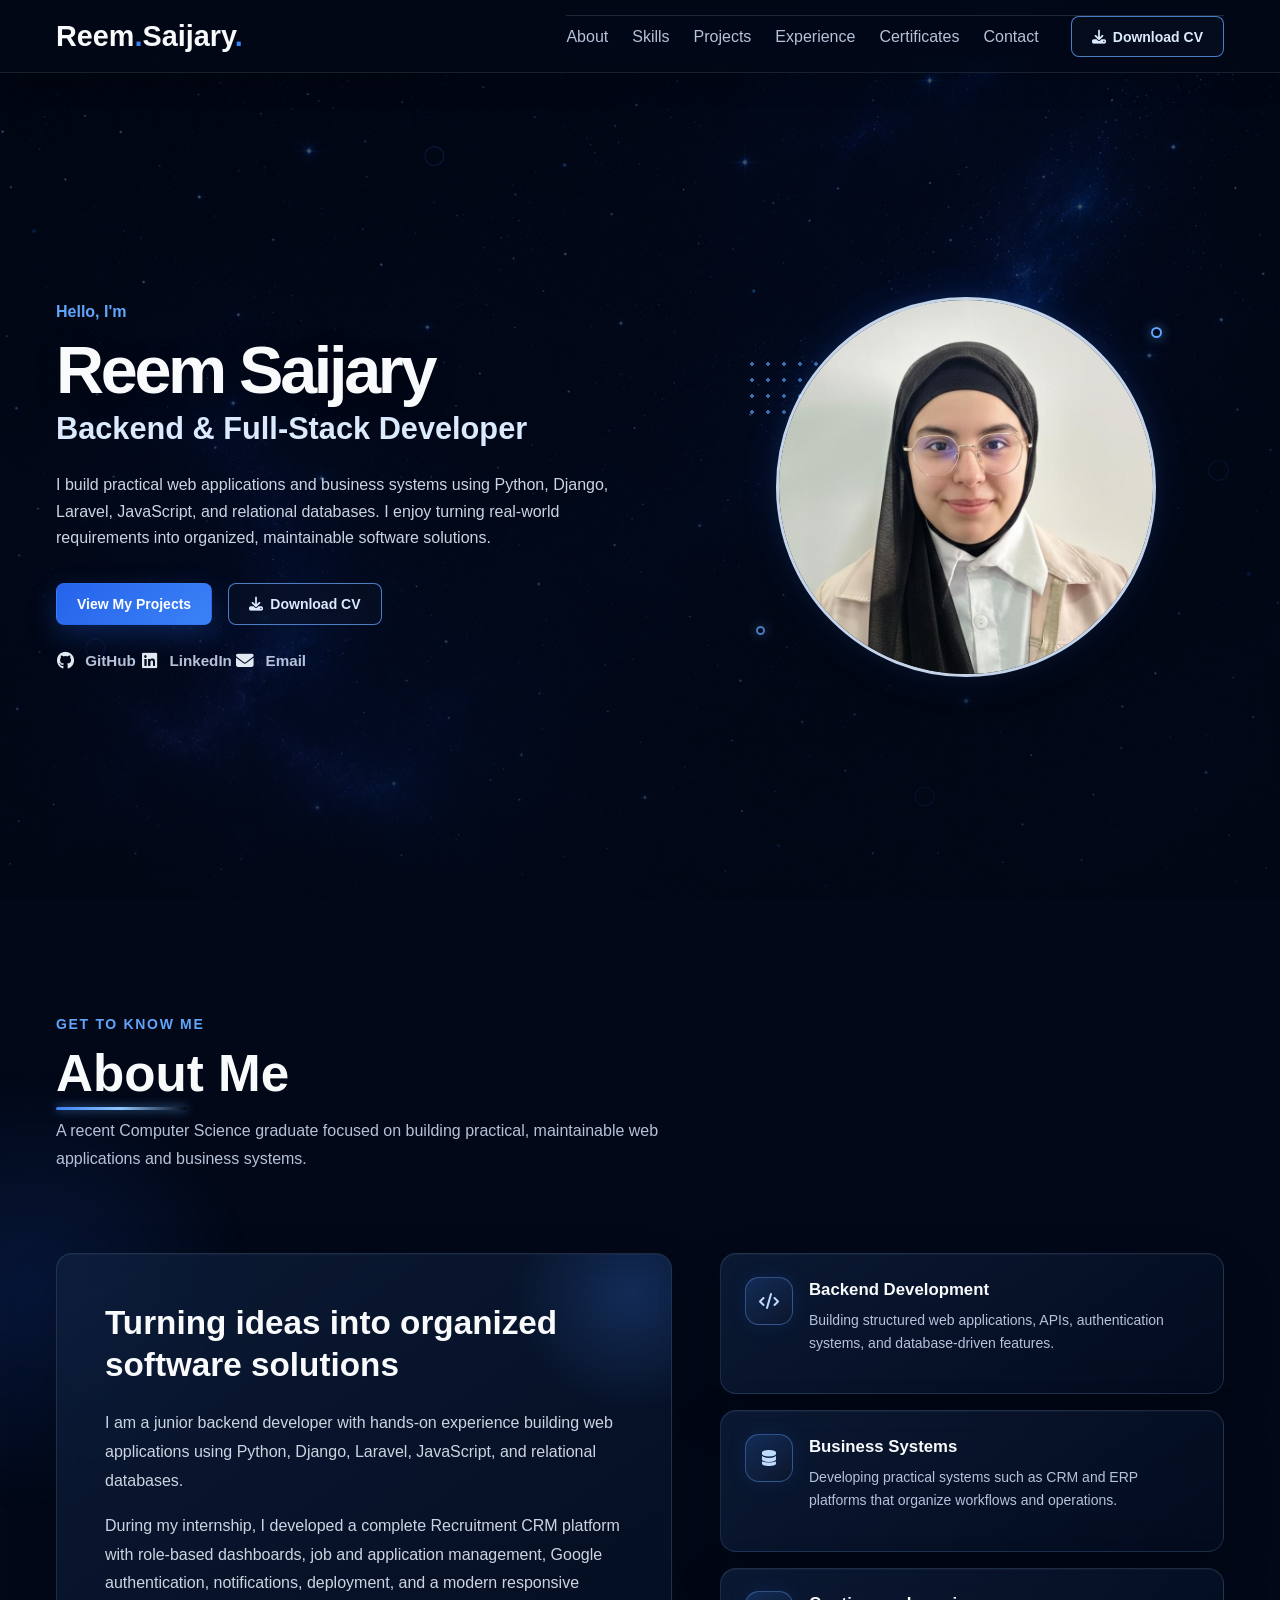
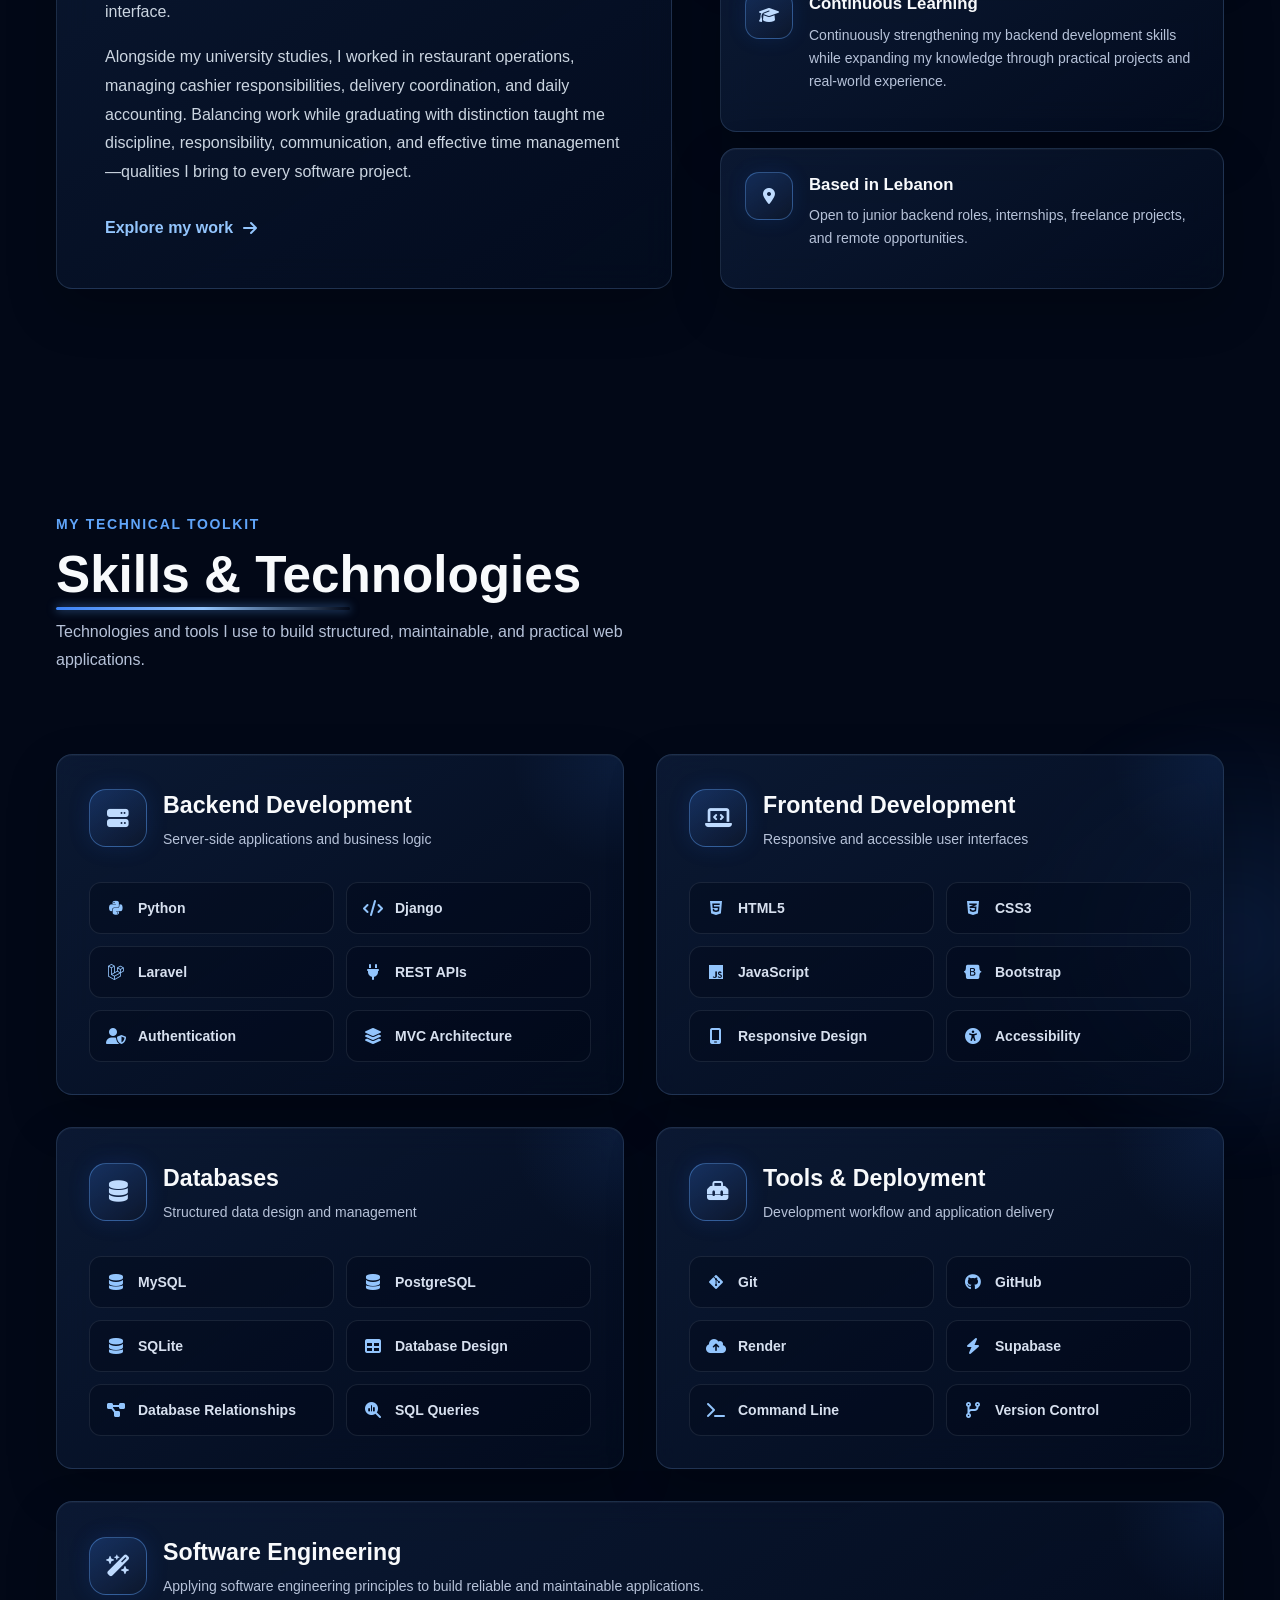
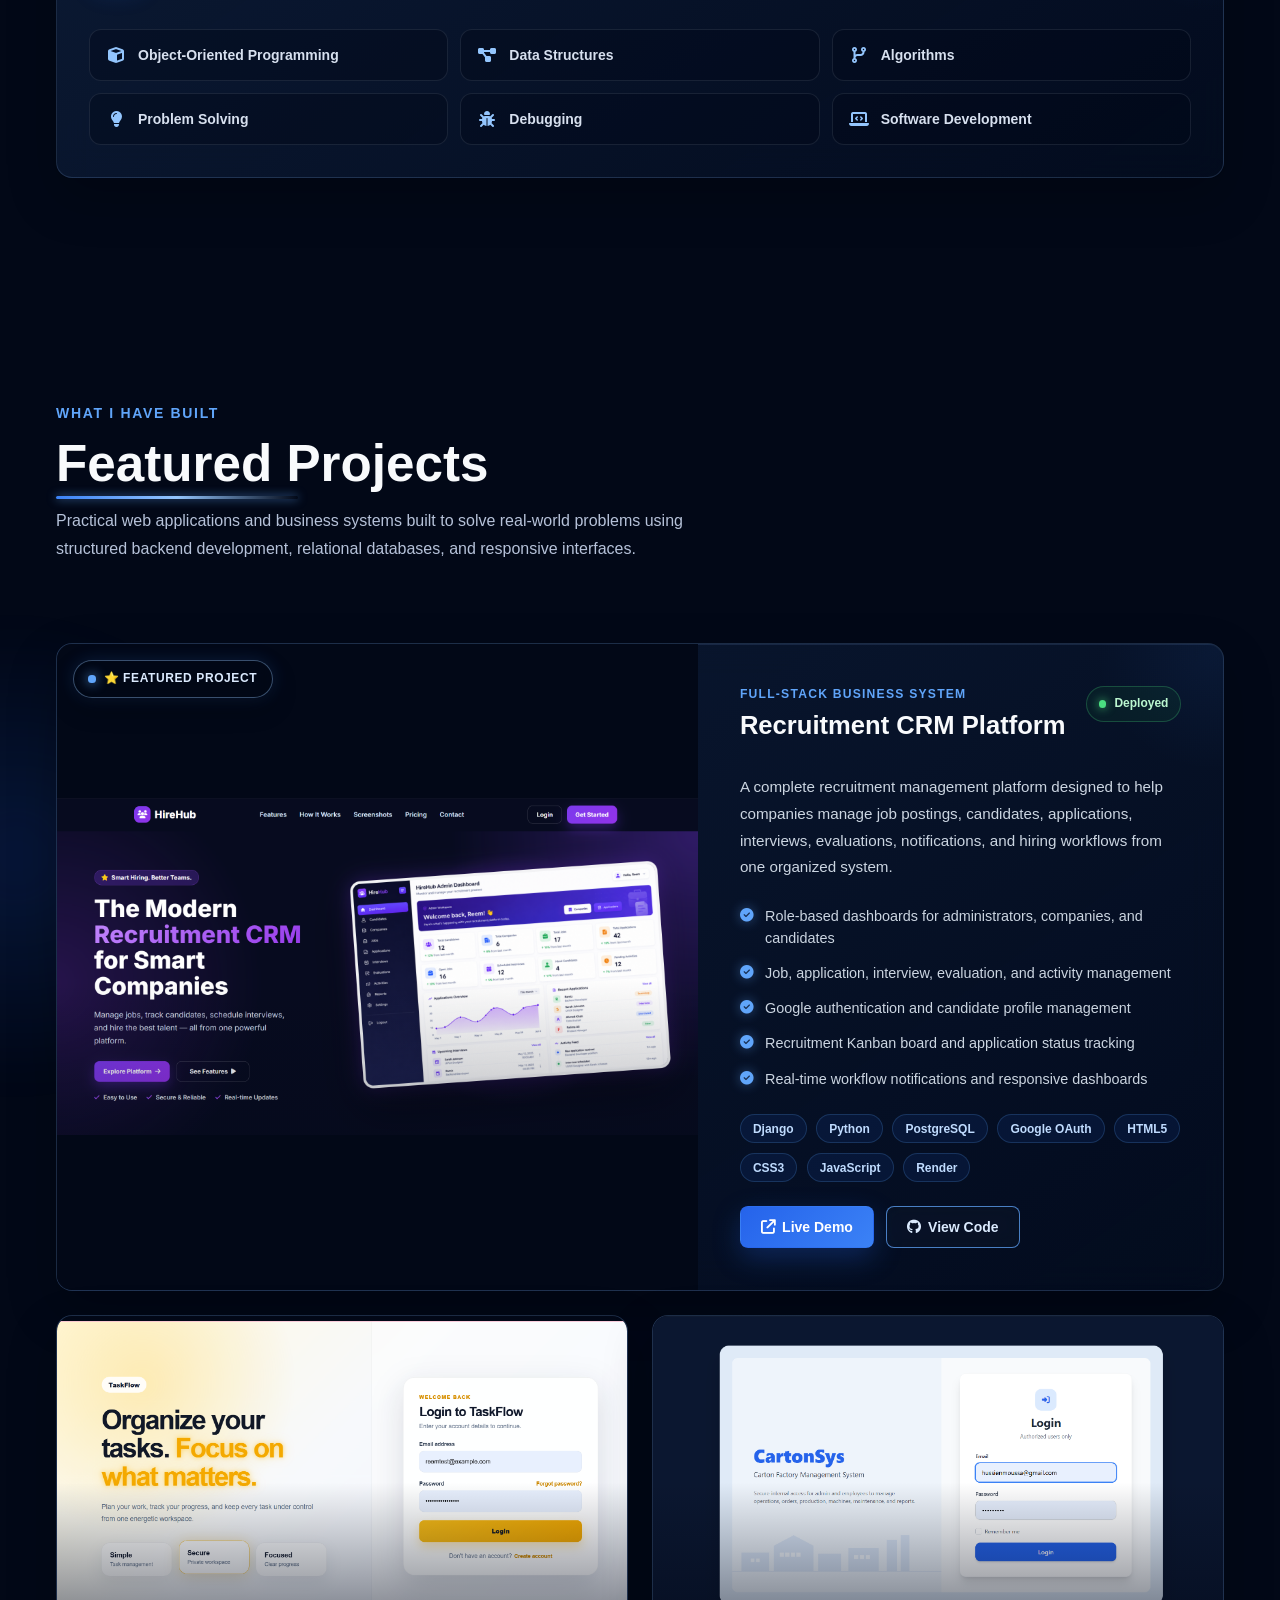
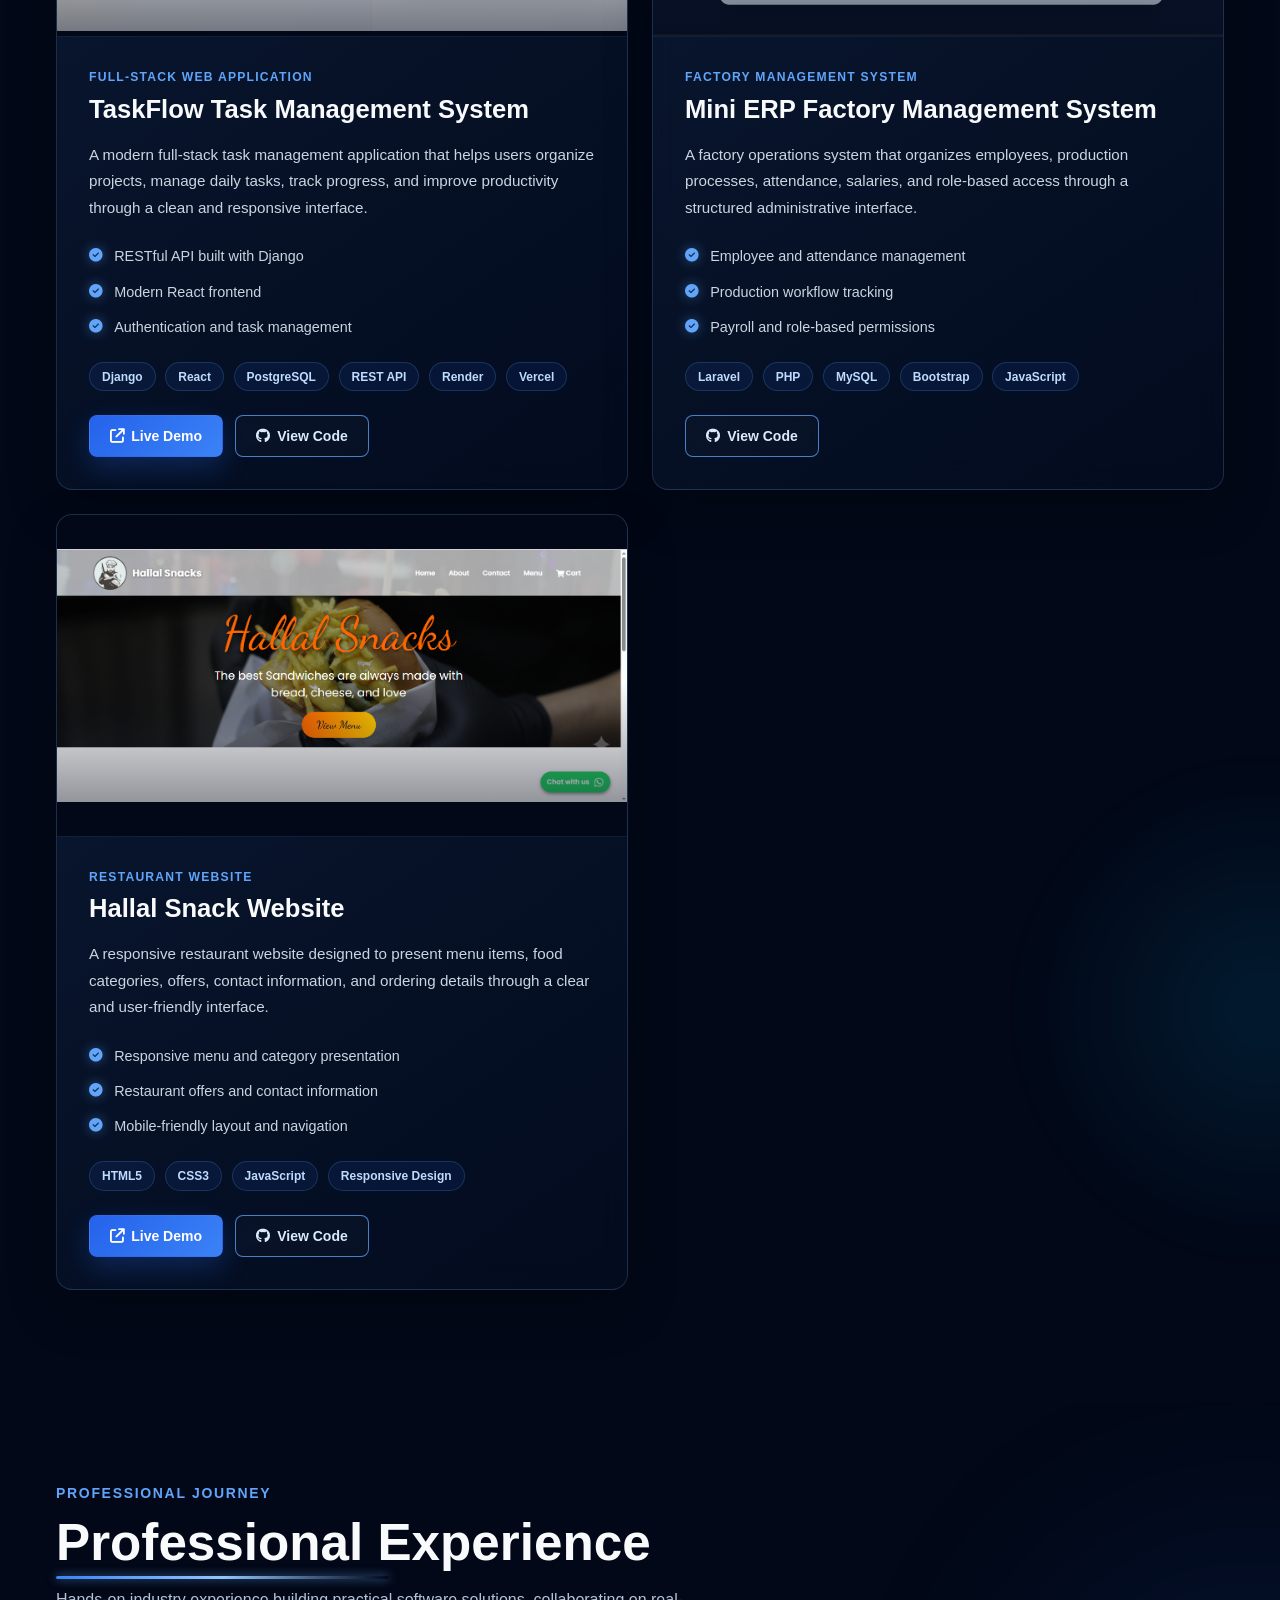
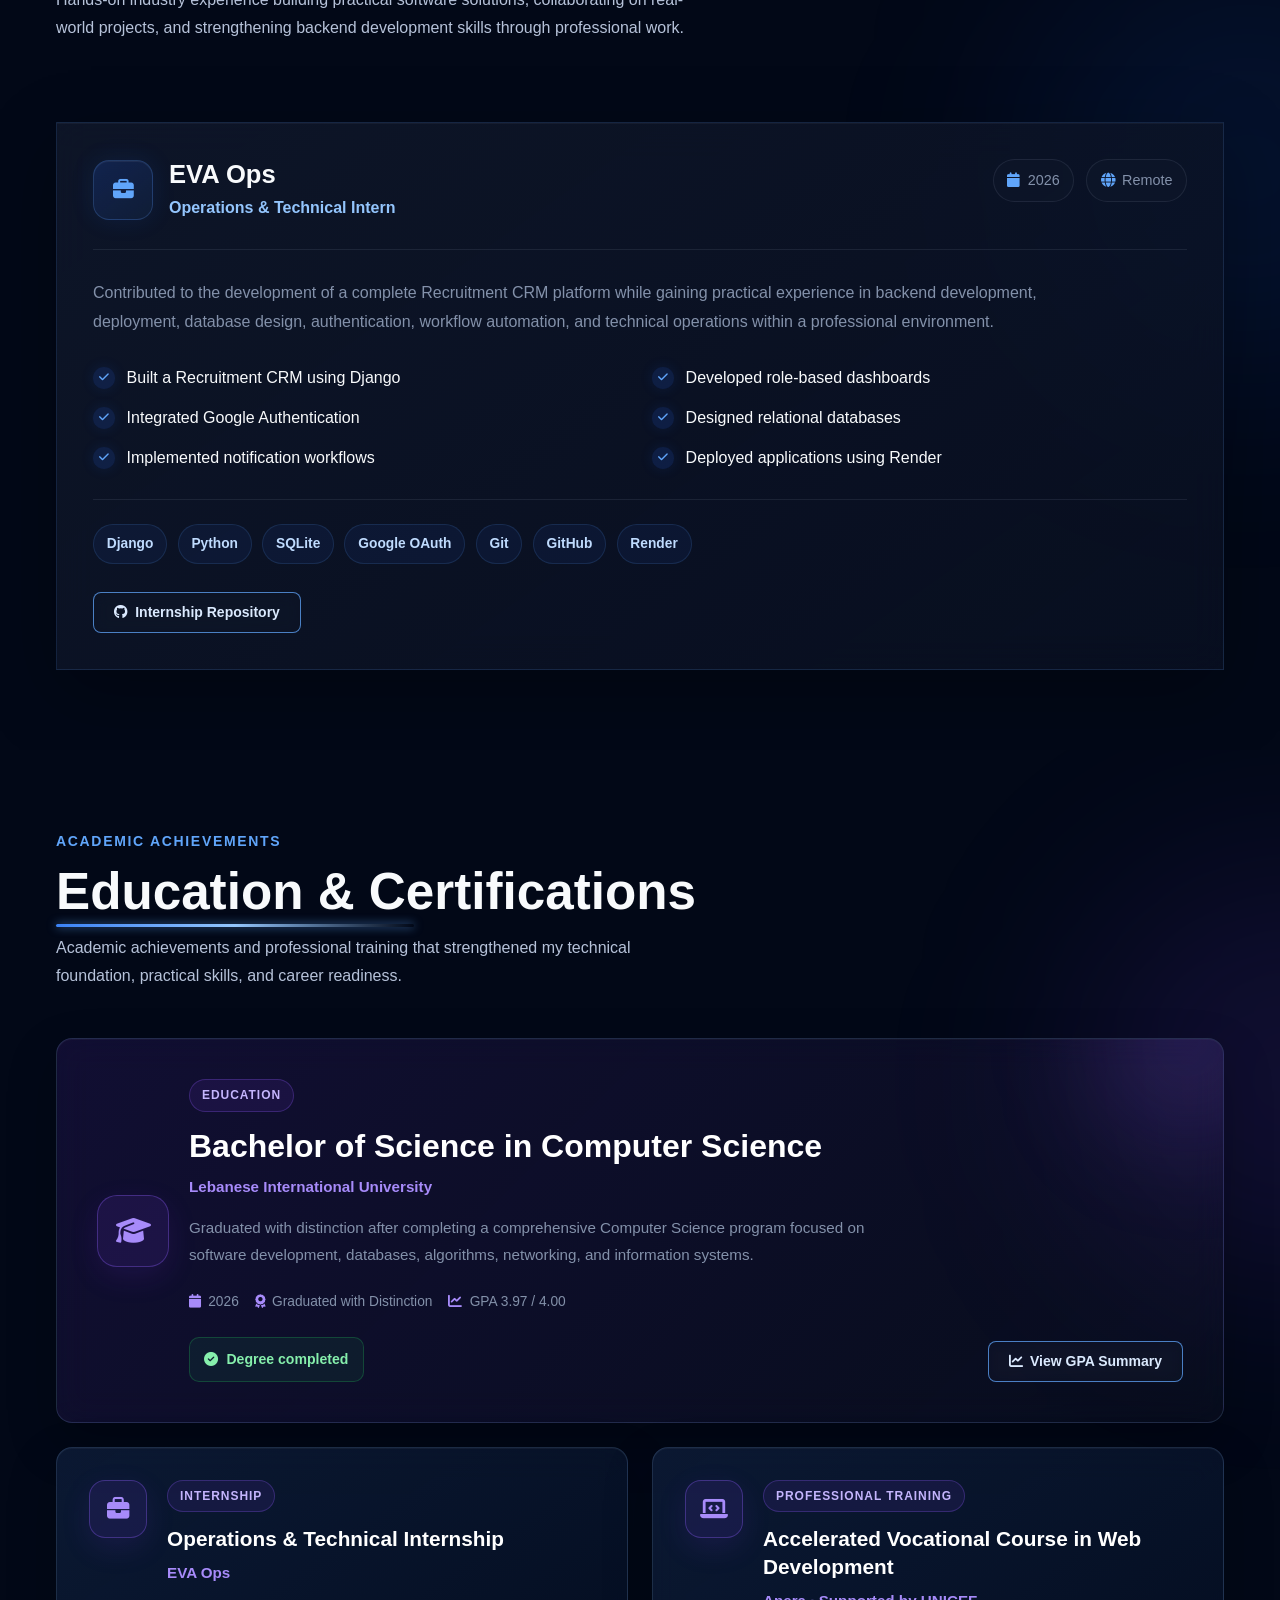
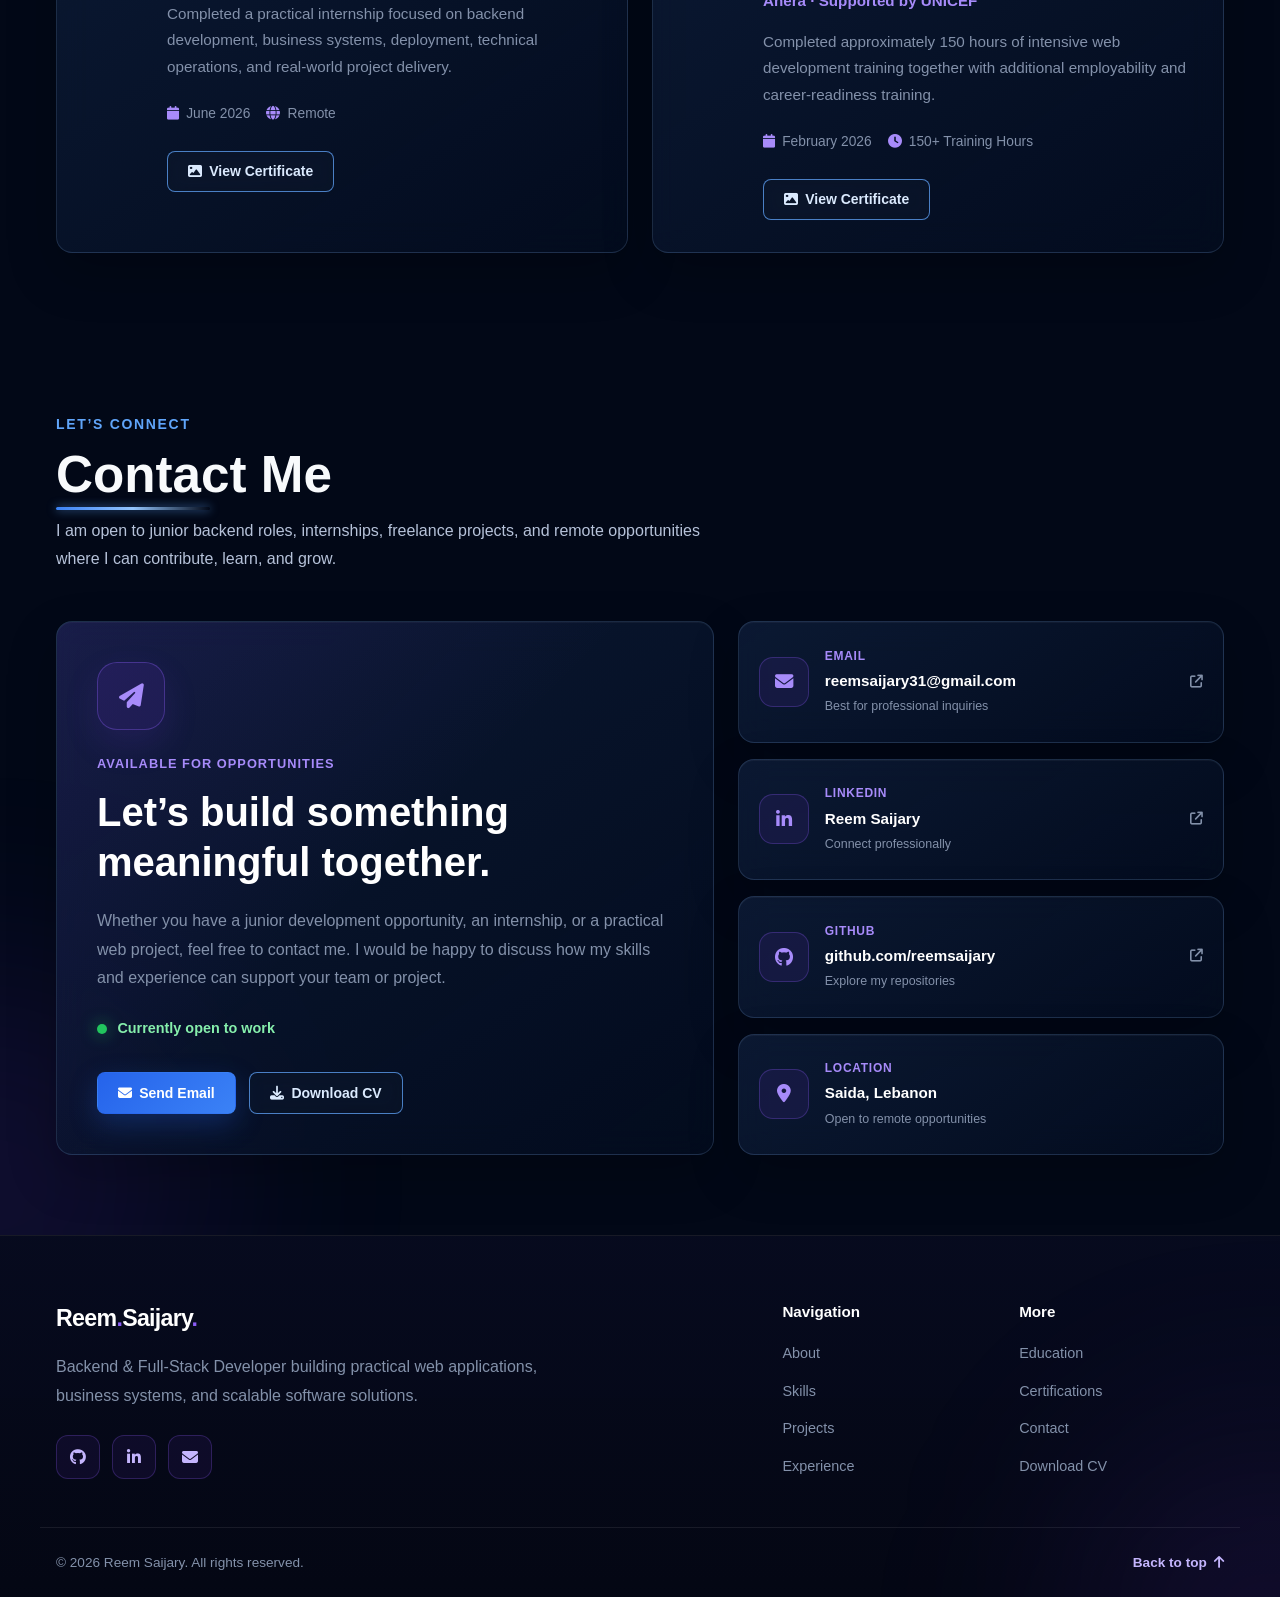
==== index.html @ d5bf7beb "Add TaskFlow project and update professional profile" ====
<!-- 
    Portfolio Website
    Purpose:
    - Main HTML document for the portfolio website.
    - Defines the semantic page structure and connects
    all project assets, stylesheets, and scripts. 
-->
<!DOCTYPE html>
<html lang="en">
<head>
    <meta charset="UTF-8">

    <meta
        name="viewport"
        content="width=device-width, initial-scale=1.0"
    >

    <meta
        name="description"
        content="Reem Saijary's personal portfolio showcasing web development projects, technical skills, experience, and certificates."
    >

        <link
        rel="icon"
        type="image/png"
        href="assets/images/favicon2.png"
    >

    <link
    rel="stylesheet"
    href="https://cdnjs.cloudflare.com/ajax/libs/font-awesome/6.7.2/css/all.min.css"
/>
    <title>Reem Saijary | Backend & Full-Stack Developer</title>

    <!-- CSS -->
    <link rel="stylesheet" href="css/variables.css">
    <link rel="stylesheet" href="css/reset.css">
    <link rel="stylesheet" href="css/layout.css">
    <link rel="stylesheet" href="css/components.css">
    <link rel="stylesheet" href="css/style.css">
    <link rel="stylesheet" href="css/responsive.css">
</head>

<body>
 <header class="site-header">
    <nav class="navbar" aria-label="Main navigation">
        <div class="container navbar-container">
            <a href="#home" class="navbar-logo">
                Reem<span>.</span>Saijary<span>.</span>
            </a>

            <button
                class="navbar-toggle"
                type="button"
                aria-label="Open navigation menu"
                aria-expanded="false"
                aria-controls="navbar-menu"
            >
                <span></span>
                <span></span>
                <span></span>
            </button>

            <div class="navbar-menu" id="navbar-menu">
                <ul class="navbar-links">
                    <li><a href="#about" class="navbar-link">About</a></li>
                    <li><a href="#skills" class="navbar-link">Skills</a></li>
                    <li><a href="#projects" class="navbar-link">Projects</a></li>
                    <li><a href="#experience" class="navbar-link">Experience</a></li>
                    <li><a href="#certificates" class="navbar-link">Certificates</a></li>
                    <li><a href="#contact" class="navbar-link">Contact</a></li>
                </ul>

                <a
                    href="assets/resume/Reem-Saijary-CV.pdf"
                    class="button button-secondary"
                    download
                >
                    <i class="fa-solid fa-download"></i>
                    <span>Download CV</span>
                </a>
            </div>
        </div>
    </nav>
</header>

    <main>
    <!-- home -->
       <section id="home" class="hero section">
    <div class="container hero-container">
        <div class="hero-content">
            <p class="hero-greeting">Hello, I'm</p>

            <h1 class="hero-title">Reem Saijary</h1>

            <h2 class="hero-role">Backend & Full-Stack Developer</h2>

            <p class="hero-description">
                I build practical web applications and business systems using
                Python, Django, Laravel, JavaScript, and relational databases.
                I enjoy turning real-world requirements into organized,
                maintainable software solutions.
            </p>

            <div class="hero-actions">
                <a href="#projects" class="button button-primary">
                    View My Projects
                </a>

                <a
                href="assets/resume/Reem-Saijary-CV.pdf"
                class="button button-secondary"
                download
            >
                <i class="fa-solid fa-download"></i>
                <span>Download CV</span>
            </a>
            </div>

            <div class="hero-socials">

    <a href="https://github.com/reemsaijary" class="hero-social-link" target="_blank" rel="noopener noreferrer">
        <i class="fa-brands fa-github"></i>
        <span>GitHub</span>
    </a>

    <a href="https://www.linkedin.com/in/reem-saijary" class="hero-social-link" target="_blank" rel="noopener noreferrer">
        <i class="fa-brands fa-linkedin"></i>
        <span>LinkedIn</span>
    </a>

    <a href="mailto:reemsaijary31@gmail.com" class="hero-social-link">
        <i class="fa-solid fa-envelope"></i>
        <span>Email</span>
    </a>

</div>
        </div>

        <div class="hero-image-wrapper">
            <div class="hero-dots" aria-hidden="true"></div>
            <div class="hero-image-background"></div>

            <span class="hero-decoration hero-decoration-top" aria-hidden="true"></span>
            <span class="hero-decoration hero-decoration-bottom" aria-hidden="true"></span>

            <img
                src="assets/images/profile/reem-saijary-profile.jpg"
                alt="Reem Saijary, Backend & Full-Stack Developer"
                class="hero-image"
            >
            <span class="image-sparkle" aria-hidden="true">
                <i class="fa-solid fa-star"></i>
            </span>
        </div>
    </div>
</section>
    <!-- about -->
 <section id="about" class="about section">
    <div class="container about-container">

        <div class="section-header about-header">
            <p class="section-eyebrow">Get to know me</p>
            <h2 class="section-title">About Me</h2>
            <p class="section-description">
                A recent Computer Science graduate focused on building practical,
                maintainable web applications and business systems.
            </p>
        </div>

        <div class="about-grid">

            <article class="about-content glass-card">
                <span class="about-glow" aria-hidden="true"></span>

                <h3 class="about-subtitle">
                    Turning ideas into organized software solutions
                </h3>

                <p>
                    I am a junior backend developer with hands-on experience
                    building web applications using Python, Django, Laravel,
                    JavaScript, and relational databases.
                </p>

                <p>
                    During my internship, I developed a complete Recruitment CRM
                    platform with role-based dashboards, job and application
                    management, Google authentication, notifications, deployment,
                    and a modern responsive interface.
                </p>

                <p>
                Alongside my university studies, I worked in restaurant operations,
                managing cashier responsibilities, delivery coordination, and daily
                accounting. Balancing work while graduating with distinction taught
                me discipline, responsibility, communication, and effective time
                management—qualities I bring to every software project.
            </p>

                <a href="#projects" class="about-link">
                    Explore my work
                    <i class="fa-solid fa-arrow-right" aria-hidden="true"></i>
                </a>
            </article>

            <div class="about-highlights">

                <article class="about-card glass-card">
                    <div class="about-card-icon">
                        <i class="fa-solid fa-code"></i>
                    </div>

                    <div>
                        <h3>Backend Development</h3>
                        <p>
                            Building structured web applications, APIs,
                            authentication systems, and database-driven features.
                        </p>
                    </div>
                </article>

                <article class="about-card glass-card">
                    <div class="about-card-icon">
                        <i class="fa-solid fa-database"></i>
                    </div>

                    <div>
                        <h3>Business Systems</h3>
                        <p>
                            Developing practical systems such as CRM and ERP
                            platforms that organize workflows and operations.
                        </p>
                    </div>
                </article>

                <article class="about-card glass-card">
                    <div class="about-card-icon">
                        <i class="fa-solid fa-graduation-cap"></i>
                    </div>

                    <div>
                        <h3>Continuous Learning</h3>
                        <p>
                            Continuously strengthening my backend development skills while expanding my knowledge through practical projects and real-world experience.
                        </p>
                    </div>
                </article>

                <article class="about-card glass-card">
                    <div class="about-card-icon">
                        <i class="fa-solid fa-location-dot"></i>
                    </div>

                    <div>
                        <h3>Based in Lebanon</h3>
                        <p>
                            Open to junior backend roles, internships, freelance
                            projects, and remote opportunities.
                        </p>
                    </div>
                </article>

            </div>
        </div>
    </div>
</section>
    <!-- skills -->
  <section id="skills" class="skills section">
    <div class="container skills-container">

        <header class="section-header skills-header">
            <p class="section-eyebrow">My technical toolkit</p>

            <h2 class="section-title">Skills & Technologies</h2>

            <p class="section-description">
                Technologies and tools I use to build structured,
                maintainable, and practical web applications.
            </p>
        </header>

        <div class="skills-grid">

            <!-- Backend Development -->
            <article class="skill-category glass-card">
                <div class="skill-category-header">
                    <div class="skill-category-icon">
                        <i class="fa-solid fa-server" aria-hidden="true"></i>
                    </div>

                    <div>
                        <h3>Backend Development</h3>
                        <p>Server-side applications and business logic</p>
                    </div>
                </div>

                <div class="skill-list">
                    <div class="skill-item">
                        <i class="fa-brands fa-python" aria-hidden="true"></i>
                        <span>Python</span>
                    </div>

                    <div class="skill-item">
                        <i class="fa-solid fa-code" aria-hidden="true"></i>
                        <span>Django</span>
                    </div>

                    <div class="skill-item">
                        <i class="fa-brands fa-laravel" aria-hidden="true"></i>
                        <span>Laravel</span>
                    </div>

                    <div class="skill-item">
                        <i class="fa-solid fa-plug" aria-hidden="true"></i>
                        <span>REST APIs</span>
                    </div>

                    <div class="skill-item">
                        <i class="fa-solid fa-user-shield" aria-hidden="true"></i>
                        <span>Authentication</span>
                    </div>

                    <div class="skill-item">
                        <i class="fa-solid fa-layer-group" aria-hidden="true"></i>
                        <span>MVC Architecture</span>
                    </div>
                </div>
            </article>

            <!-- Frontend Development -->
            <article class="skill-category glass-card">
                <div class="skill-category-header">
                    <div class="skill-category-icon">
                        <i class="fa-solid fa-laptop-code" aria-hidden="true"></i>
                    </div>

                    <div>
                        <h3>Frontend Development</h3>
                        <p>Responsive and accessible user interfaces</p>
                    </div>
                </div>

                <div class="skill-list">
                    <div class="skill-item">
                        <i class="fa-brands fa-html5" aria-hidden="true"></i>
                        <span>HTML5</span>
                    </div>

                    <div class="skill-item">
                        <i class="fa-brands fa-css3-alt" aria-hidden="true"></i>
                        <span>CSS3</span>
                    </div>

                    <div class="skill-item">
                        <i class="fa-brands fa-js" aria-hidden="true"></i>
                        <span>JavaScript</span>
                    </div>

                    <div class="skill-item">
                        <i class="fa-brands fa-bootstrap" aria-hidden="true"></i>
                        <span>Bootstrap</span>
                    </div>

                    <div class="skill-item">
                        <i class="fa-solid fa-mobile-screen" aria-hidden="true"></i>
                        <span>Responsive Design</span>
                    </div>

                    <div class="skill-item">
                        <i class="fa-solid fa-universal-access" aria-hidden="true"></i>
                        <span>Accessibility</span>
                    </div>
                </div>
            </article>

            <!-- Databases -->
            <article class="skill-category glass-card">
                <div class="skill-category-header">
                    <div class="skill-category-icon">
                        <i class="fa-solid fa-database" aria-hidden="true"></i>
                    </div>

                    <div>
                        <h3>Databases</h3>
                        <p>Structured data design and management</p>
                    </div>
                </div>

                <div class="skill-list">
                    <div class="skill-item">
                        <i class="fa-solid fa-database" aria-hidden="true"></i>
                        <span>MySQL</span>
                    </div>

                    <div class="skill-item">
                        <i class="fa-solid fa-database" aria-hidden="true"></i>
                        <span>PostgreSQL</span>
                    </div>

                    <div class="skill-item">
                        <i class="fa-solid fa-database" aria-hidden="true"></i>
                        <span>SQLite</span>
                    </div>

                    <div class="skill-item">
                        <i class="fa-solid fa-table" aria-hidden="true"></i>
                        <span>Database Design</span>
                    </div>

                    <div class="skill-item">
                        <i class="fa-solid fa-diagram-project" aria-hidden="true"></i>
                        <span>Database Relationships</span>
                    </div>

                    <div class="skill-item">
                        <i class="fa-solid fa-magnifying-glass-chart" aria-hidden="true"></i>
                        <span>SQL Queries</span>
                    </div>
                </div>
            </article>

            <!-- Tools & Deployment -->
            <article class="skill-category glass-card">
                <div class="skill-category-header">
                    <div class="skill-category-icon">
                        <i class="fa-solid fa-toolbox" aria-hidden="true"></i>
                    </div>

                    <div>
                        <h3>Tools & Deployment</h3>
                        <p>Development workflow and application delivery</p>
                    </div>
                </div>

                <div class="skill-list">
                    <div class="skill-item">
                        <i class="fa-brands fa-git-alt" aria-hidden="true"></i>
                        <span>Git</span>
                    </div>

                    <div class="skill-item">
                        <i class="fa-brands fa-github" aria-hidden="true"></i>
                        <span>GitHub</span>
                    </div>

                    <div class="skill-item">
                        <i class="fa-solid fa-cloud-arrow-up" aria-hidden="true"></i>
                        <span>Render</span>
                    </div>

                    <div class="skill-item">
                        <i class="fa-solid fa-bolt" aria-hidden="true"></i>
                        <span>Supabase</span>
                    </div>

                    <div class="skill-item">
                        <i class="fa-solid fa-terminal" aria-hidden="true"></i>
                        <span>Command Line</span>
                    </div>

                    <div class="skill-item">
                        <i class="fa-solid fa-code-branch" aria-hidden="true"></i>
                        <span>Version Control</span>
                    </div>
                </div>
            </article>
            <!-- Software Engineering -->
            <article class="skill-category skill-category-wide glass-card">
                <div class="skill-category-header">
                    <div class="skill-category-icon">
                        <i class="fa-solid fa-wand-magic-sparkles" aria-hidden="true"></i>
                    </div>

                   <div>
                        <h3>Software Engineering</h3>
                        <p>Applying software engineering principles to build reliable and maintainable applications.</p>
                    </div>
                </div>

                <div class="skill-list skill-list-wide">

                <div class="skill-item">
                    <i class="fa-solid fa-cube" aria-hidden="true"></i>
                    <span>Object-Oriented Programming</span>
                </div>

                <div class="skill-item">
                    <i class="fa-solid fa-diagram-project" aria-hidden="true"></i>
                    <span>Data Structures</span>
                </div>

                <div class="skill-item">
                    <i class="fa-solid fa-code-branch" aria-hidden="true"></i>
                    <span>Algorithms</span>
                </div>

                <div class="skill-item">
                    <i class="fa-solid fa-lightbulb" aria-hidden="true"></i>
                    <span>Problem Solving</span>
                </div>

                <div class="skill-item">
                    <i class="fa-solid fa-bug" aria-hidden="true"></i>
                    <span>Debugging</span>
                </div>

                <div class="skill-item">
                    <i class="fa-solid fa-laptop-code" aria-hidden="true"></i>
                    <span>Software Development</span>
                </div>

            </div>
            </article>

        </div>
    </div>
</section>
    <!-- projects -->
        <section id="projects" class="projects section">
    <div class="container projects-container">

        <header class="section-header projects-header">
            <p class="section-eyebrow">What I have built</p>

            <h2 class="section-title">Featured Projects</h2>

            <p class="section-description">
                Practical web applications and business systems built to solve
                real-world problems using structured backend development,
                relational databases, and responsive interfaces.
            </p>
        </header>

        <div class="projects-grid">

            <!-- Featured Project: Recruitment CRM -->
            <article class="project-card project-card-featured glass-card">

                <div class="project-image-wrapper">
                    <img
                        src="assets/images/projects/recruitment-crm.png"
                        alt="Recruitment CRM dashboard interface"
                        class="project-image"
                    >

                    <span class="project-badge">⭐ Featured Project</span>
                </div>

                <div class="project-content">

                    <div class="project-heading">
                        <div>
                            <p class="project-type">Full-Stack Business System</p>
                            <h3 class="project-title">Recruitment CRM Platform</h3>
                        </div>

                        <div class="project-status">
                            <span class="project-status-dot"></span>
                            Deployed
                        </div>
                    </div>

                    <p class="project-description">
                        A complete recruitment management platform designed to help
                        companies manage job postings, candidates, applications,
                        interviews, evaluations, notifications, and hiring workflows
                        from one organized system.
                    </p>

                    <ul class="project-features">
                        <li>
                            <i class="fa-solid fa-circle-check" aria-hidden="true"></i>
                            Role-based dashboards for administrators, companies, and candidates
                        </li>

                        <li>
                            <i class="fa-solid fa-circle-check" aria-hidden="true"></i>
                            Job, application, interview, evaluation, and activity management
                        </li>

                        <li>
                            <i class="fa-solid fa-circle-check" aria-hidden="true"></i>
                            Google authentication and candidate profile management
                        </li>

                        <li>
                            <i class="fa-solid fa-circle-check" aria-hidden="true"></i>
                            Recruitment Kanban board and application status tracking
                        </li>

                        <li>
                            <i class="fa-solid fa-circle-check" aria-hidden="true"></i>
                            Real-time workflow notifications and responsive dashboards
                        </li>
                    </ul>

                    <div class="project-technologies">
                        <span>Django</span>
                        <span>Python</span>
                        <span>PostgreSQL</span>
                        <span>Google OAuth</span>
                        <span>HTML5</span>
                        <span>CSS3</span>
                        <span>JavaScript</span>
                        <span>Render</span>
                    </div>

                    <div class="project-actions">
                        <a
                            href="https://recruitment-crm-u8jf.onrender.com/"
                            class="button button-primary"
                            target="_blank"
                            rel="noopener noreferrer"
                        >
                            <i class="fa-solid fa-arrow-up-right-from-square"></i>
                            Live Demo
                        </a>

                        <a
                            href="https://github.com/reemsaijary/Recruitment-CRM"
                            class="button button-secondary"
                            target="_blank"
                            rel="noopener noreferrer"
                        >
                            <i class="fa-brands fa-github"></i>
                            View Code
                        </a>
                    </div>

                </div>
            </article>
            

            <article class="project-card glass-card">

                <div class="project-image-wrapper">
                <img
                    src="assets/images/projects/taskflow.png"
                    alt="TaskFlow Full-Stack Task Management System"
                    class="project-image"
                >
            </div>

                <div class="project-content">

                    <p class="project-type">Full-Stack Web Application</p>

                    <h3 class="project-title">
                        TaskFlow Task Management System
                    </h3>

                   <p class="project-description">
                    A modern full-stack task management application that helps users
                    organize projects, manage daily tasks, track progress, and improve
                    productivity through a clean and responsive interface.
                </p>

                    <ul class="project-features">

                    <li>
                    <i class="fa-solid fa-circle-check"></i>
                    RESTful API built with Django
                    </li>

                    <li>
                    <i class="fa-solid fa-circle-check"></i>
                    Modern React frontend
                    </li>

                    <li>
                    <i class="fa-solid fa-circle-check"></i>
                    Authentication and task management
                    </li>

                    </ul>

                    <div class="project-technologies">

                    <span>Django</span>
                    <span>React</span>
                    <span>PostgreSQL</span>
                    <span>REST API</span>
                    <span>Render</span>
                    <span>Vercel</span>

                    </div>

                    <div class="project-actions">

                        <a
                        href="https://taskflow-fullstack-app-one.vercel.app/"
                        class="button button-primary"
                        target="_blank"
                        rel="noopener noreferrer"
                        >
                        <i class="fa-solid fa-arrow-up-right-from-square"></i>
                        Live Demo
                        </a>

                        <a
                        href="https://github.com/reemsaijary/taskflow-fullstack-app"
                        class="button button-secondary"
                        target="_blank"
                        rel="noopener noreferrer"
                        >
                        <i class="fa-brands fa-github"></i>
                        View Code
                        </a>

                        </div>

                </div>

            </article>
            

            <!-- Mini ERP Project -->
            <article class="project-card glass-card">

                <div class="project-image-wrapper">
                    <img
                        src="assets/images/projects/mini-erp.png"
                        alt="Mini ERP Factory Management System interface"
                        class="project-image"
                    >
                </div>

                <div class="project-content">

                    <p class="project-type">Factory Management System</p>

                    <h3 class="project-title">
                        Mini ERP Factory Management System
                    </h3>

                    <p class="project-description">
                        A factory operations system that organizes employees,
                        production processes, attendance, salaries, and role-based
                        access through a structured administrative interface.
                    </p>

                    <ul class="project-features">
                        <li>
                            <i class="fa-solid fa-circle-check" aria-hidden="true"></i>
                            Employee and attendance management
                        </li>

                        <li>
                            <i class="fa-solid fa-circle-check" aria-hidden="true"></i>
                            Production workflow tracking
                        </li>

                        <li>
                            <i class="fa-solid fa-circle-check" aria-hidden="true"></i>
                            Payroll and role-based permissions
                        </li>
                    </ul>

                    <div class="project-technologies">
                        <span>Laravel</span>
                        <span>PHP</span>
                        <span>MySQL</span>
                        <span>Bootstrap</span>
                        <span>JavaScript</span>
                    </div>

                    <div class="project-actions">
                        <a
                            href="https://github.com/reemsaijary/mini-erp-factory-management-system"
                            class="button button-secondary"
                            target="_blank"
                            rel="noopener noreferrer"
                        >
                            <i class="fa-brands fa-github"></i>
                            View Code
                        </a>
                    </div>

                </div>
            </article>

            <!-- Hallal Snack Project -->
            <article class="project-card glass-card">

                <div class="project-image-wrapper">
                    <img
                        src="assets/images/projects/hallal-snack.png"
                        alt="Hallal Snack restaurant website interface"
                        class="project-image"
                    >
                </div>

                <div class="project-content">

                    <p class="project-type">Restaurant Website</p>

                    <h3 class="project-title">Hallal Snack Website</h3>

                    <p class="project-description">
                        A responsive restaurant website designed to present menu
                        items, food categories, offers, contact information, and
                        ordering details through a clear and user-friendly interface.
                    </p>

                    <ul class="project-features">
                        <li>
                            <i class="fa-solid fa-circle-check" aria-hidden="true"></i>
                            Responsive menu and category presentation
                        </li>

                        <li>
                            <i class="fa-solid fa-circle-check" aria-hidden="true"></i>
                            Restaurant offers and contact information
                        </li>

                        <li>
                            <i class="fa-solid fa-circle-check" aria-hidden="true"></i>
                            Mobile-friendly layout and navigation
                        </li>
                    </ul>

                    <div class="project-technologies">
                        <span>HTML5</span>
                        <span>CSS3</span>
                        <span>JavaScript</span>
                        <span>Responsive Design</span>
                    </div>

                    <div class="project-actions">
                        <a
                            href="https://hallal-snacks-project.netlify.app"
                            class="button button-primary"
                            target="_blank"
                            rel="noopener noreferrer"
                        >
                            <i class="fa-solid fa-arrow-up-right-from-square"></i>
                            Live Demo
                        </a>

                        <a
                            href="https://github.com/reemsaijary/Hallal-Snacks-Project"
                            class="button button-secondary"
                            target="_blank"
                            rel="noopener noreferrer"
                        >
                            <i class="fa-brands fa-github"></i>
                            View Code
                        </a>
                    </div>

                </div>
            </article>

        </div>
    </div>
</section>
    <!-- experience -->
        <section id="experience" class="experience section">
    <div class="container">

        <div class="experience-header">

           <p class="section-eyebrow">
                PROFESSIONAL JOURNEY
            </p>

            <h2 class="section-title">
                Professional Experience
            </h2>

            <p class="section-description">
                Hands-on industry experience building practical software solutions,
                collaborating on real-world projects, and strengthening backend
                development skills through professional work.
            </p>
        </div>

        <article class="experience-card">

            <div class="experience-top">

                <div class="experience-company">

                    <div class="experience-icon">
                        <i class="fa-solid fa-briefcase"></i>
                    </div>

                    <div>

                        <h3>EVA Ops</h3>

                        <p class="experience-position">
                            Operations & Technical Intern
                        </p>

                    </div>

                </div>

                <div class="experience-meta">

                    <span>
                        <i class="fa-solid fa-calendar"></i>
                        2026
                    </span>

                    <span>
                        <i class="fa-solid fa-globe"></i>
                        Remote
                    </span>

                </div>

            </div>

            <p class="experience-description">

                Contributed to the development of a complete Recruitment CRM
                platform while gaining practical experience in backend
                development, deployment, database design, authentication,
                workflow automation, and technical operations within a
                professional environment.

            </p>

            <div class="experience-highlights">

                <div class="experience-item">
                    <i class="fa-solid fa-check"></i>
                    Built a Recruitment CRM using Django
                </div>

                <div class="experience-item">
                    <i class="fa-solid fa-check"></i>
                    Developed role-based dashboards
                </div>

                <div class="experience-item">
                    <i class="fa-solid fa-check"></i>
                    Integrated Google Authentication
                </div>

                <div class="experience-item">
                    <i class="fa-solid fa-check"></i>
                    Designed relational databases
                </div>

                <div class="experience-item">
                    <i class="fa-solid fa-check"></i>
                    Implemented notification workflows
                </div>

                <div class="experience-item">
                    <i class="fa-solid fa-check"></i>
                    Deployed applications using Render
                </div>

            </div>

            <div class="experience-tech">

                <span>Django</span>
                <span>Python</span>
                <span>SQLite</span>
                <span>Google OAuth</span>
                <span>Git</span>
                <span>GitHub</span>
                <span>Render</span>

            </div>

            <div class="experience-actions">

                <a
                href="https://github.com/reemsaijary/Recruitment-CRM"
                class="button button-secondary"
                target="_blank"
                rel="noopener noreferrer"
            >
                <i class="fa-brands fa-github"></i>
                Internship Repository
            </a>

            </div>

        </article>

    </div>
</section>
    <!-- Education and certifications -->
        <section id="certificates" class="certificates section">
    <div class="container">

        <div class="section-header certificates-header">
            <p class="section-eyebrow">ACADEMIC ACHIEVEMENTS</p>

            <h2 class="section-title">
                Education & Certifications
            </h2>

            <p class="section-description">
                Academic achievements and professional training that strengthened
                my technical foundation, practical skills, and career readiness.
            </p>
        </div>

        <div class="certificates-grid">

            <!-- Education -->
            <article
                class="certificate-card certificate-card-featured glass-card"
            >
                <div class="certificate-icon">
                    <i
                        class="fa-solid fa-graduation-cap"
                        aria-hidden="true"
                    ></i>
                </div>

                <div class="certificate-content">
                    <span class="certificate-type">
                        Education
                    </span>

                    <h3 class="certificate-title">
                        Bachelor of Science in Computer Science
                    </h3>

                    <p class="certificate-issuer">
                        Lebanese International University
                    </p>

                    <p class="certificate-description">
                        Graduated with distinction after completing a comprehensive
                        Computer Science program focused on software development,
                        databases, algorithms, networking, and information systems.
                    </p>

                    <div class="certificate-details">
                        <span>
                            <i
                                class="fa-solid fa-calendar"
                                aria-hidden="true"
                            ></i>
                            2026
                        </span>

                        <span>
                            <i
                                class="fa-solid fa-award"
                                aria-hidden="true"
                            ></i>
                            Graduated with Distinction
                        </span>

                        <span>
                            <i
                                class="fa-solid fa-chart-line"
                                aria-hidden="true"
                            ></i>
                            GPA 3.97 / 4.00
                        </span>
                    </div>

                    <div class="certificate-status">
                        <i
                            class="fa-solid fa-circle-check"
                            aria-hidden="true"
                        ></i>

                        <span>Degree completed</span>

                    </div>

                </div>
                <div class="certificate-actions">
                <button
                    type="button"
                    class="button button-secondary certificate-view-button"
                    data-certificate-image="assets/certificates/university-gpa-summary.png"
                    data-certificate-title="University GPA Summary"
                    aria-haspopup="dialog"
                >
                    <i class="fa-solid fa-chart-line" aria-hidden="true"></i>
                    View GPA Summary
                </button>
            </div>
            </article>

            <!-- EVA Ops Certificate -->
            <article class="certificate-card glass-card">
                <div class="certificate-icon">
                    <i
                        class="fa-solid fa-briefcase"
                        aria-hidden="true"
                    ></i>
                </div>

                <div class="certificate-content">
                    <span class="certificate-type">
                        Internship
                    </span>

                    <h3 class="certificate-title">
                        Operations & Technical Internship
                    </h3>

                    <p class="certificate-issuer">
                        EVA Ops
                    </p>

                    <p class="certificate-description">
                        Completed a practical internship focused on backend
                        development, business systems, deployment, technical
                        operations, and real-world project delivery.
                    </p>

                    <div class="certificate-details">
                        <span>
                            <i
                                class="fa-solid fa-calendar"
                                aria-hidden="true"
                            ></i>
                            June 2026
                        </span>

                        <span>
                            <i
                                class="fa-solid fa-globe"
                                aria-hidden="true"
                            ></i>
                            Remote
                        </span>
                    </div>

                    <div class="certificate-actions">
                        <button
                            type="button"
                            class="button button-secondary certificate-view-button"
                            data-certificate-image="assets/certificates/eva-ops-internship-certificate.png"
                            data-certificate-title="EVA Ops Internship Certificate"
                            aria-haspopup="dialog"
                        >
                            <i
                                class="fa-solid fa-image"
                                aria-hidden="true"
                            ></i>

                            View Certificate
                        </button>
                    </div>
                </div>
            </article>

            <!-- Anera Certificate -->
            <article class="certificate-card glass-card">
                <div class="certificate-icon">
                    <i
                        class="fa-solid fa-laptop-code"
                        aria-hidden="true"
                    ></i>
                </div>

                <div class="certificate-content">
                    <span class="certificate-type">
                        Professional Training
                    </span>

                    <h3 class="certificate-title">
                        Accelerated Vocational Course in Web Development
                    </h3>

                    <p class="certificate-issuer">
                        Anera · Supported by UNICEF
                    </p>

                    <p class="certificate-description">
                        Completed approximately 150 hours of intensive web
                        development training together with additional employability
                        and career-readiness training.
                    </p>

                    <div class="certificate-details">
                        <span>
                            <i
                                class="fa-solid fa-calendar"
                                aria-hidden="true"
                            ></i>
                            February 2026
                        </span>

                        <span>
                            <i
                                class="fa-solid fa-clock"
                                aria-hidden="true"
                            ></i>
                            150+ Training Hours
                        </span>
                    </div>

                    <div class="certificate-actions">
                        <button
                            type="button"
                            class="button button-secondary certificate-view-button"
                            data-certificate-image="assets/certificates/anera-web-development-certificate.png"
                            data-certificate-title="Anera Web Development Certificate"
                            aria-haspopup="dialog"
                        >
                            <i
                                class="fa-solid fa-image"
                                aria-hidden="true"
                            ></i>

                            View Certificate
                        </button>
                    </div>
                </div>
            </article>

        </div>
    </div>
</section>

<!-- Certificate Modal -->
<div
    class="certificate-modal"
    id="certificate-modal"
    role="dialog"
    aria-modal="true"
    aria-labelledby="certificate-modal-title"
    aria-hidden="true"
>
    <div
        class="certificate-modal-overlay"
        data-certificate-close
    ></div>

    <div class="certificate-modal-content">
        <div class="certificate-modal-header">
            <h3 id="certificate-modal-title">
                Certificate
            </h3>

            <button
                type="button"
                class="certificate-modal-close"
                aria-label="Close certificate preview"
                data-certificate-close
            >
                <i
                    class="fa-solid fa-xmark"
                    aria-hidden="true"
                ></i>
            </button>
        </div>

        <div class="certificate-modal-image-wrapper">
            <img
                id="certificate-modal-image"
                src=""
                alt=""
            >
        </div>
    </div>
</div>

<!-- Contact section -->
        <!-- Contact -->
<section id="contact" class="contact section">
    <div class="container">

        <div class="section-header contact-header">
            <p class="section-eyebrow">LET’S CONNECT</p>

            <h2 class="section-title">
                Contact Me
            </h2>

            <p class="section-description">
                I am open to junior backend roles, internships, freelance projects,
                and remote opportunities where I can contribute, learn, and grow.
            </p>
        </div>

        <div class="contact-grid">

            <!-- Contact Introduction -->
            <article class="contact-card contact-intro glass-card">

                <div class="contact-icon-large">
                    <i
                        class="fa-solid fa-paper-plane"
                        aria-hidden="true"
                    ></i>
                </div>

                <p class="contact-label">
                    Available for opportunities
                </p>

                <h3>
                    Let’s build something meaningful together.
                </h3>

                <p class="contact-text">
                    Whether you have a junior development opportunity, an internship,
                    or a practical web project, feel free to contact me. I would be
                    happy to discuss how my skills and experience can support your
                    team or project.
                </p>

                <div class="contact-availability">
                    <span class="contact-status-dot"></span>
                    Currently open to work
                </div>

                <div class="contact-actions">

                    <a
                        href="mailto:reemsaijary31@gmail.com"
                        class="button button-primary"
                    >
                        <i
                            class="fa-solid fa-envelope"
                            aria-hidden="true"
                        ></i>

                        Send Email
                    </a>

                    <a
                        href="assets/resume/Reem-Saijary-CV.pdf"
                        class="button button-secondary"
                        download
                    >
                        <i
                            class="fa-solid fa-download"
                            aria-hidden="true"
                        ></i>

                        Download CV
                    </a>

                </div>

            </article>

            <!-- Contact Details -->
            <div class="contact-details">

                <a
                    href="mailto:reemsaijary31@gmail.com"
                    class="contact-detail-card glass-card"
                >
                    <div class="contact-detail-icon">
                        <i
                            class="fa-solid fa-envelope"
                            aria-hidden="true"
                        ></i>
                    </div>

                    <div class="contact-detail-content">
                        <span>Email</span>
                        <strong>reemsaijary31@gmail.com</strong>
                        <small>Best for professional inquiries</small>
                    </div>

                    <i
                        class="fa-solid fa-arrow-up-right-from-square contact-detail-arrow"
                        aria-hidden="true"
                    ></i>
                </a>

                <a
                    href="https://www.linkedin.com/in/reem-saijary"
                    class="contact-detail-card glass-card"
                    target="_blank"
                    rel="noopener noreferrer"
                >
                    <div class="contact-detail-icon">
                        <i
                            class="fa-brands fa-linkedin-in"
                            aria-hidden="true"
                        ></i>
                    </div>

                    <div class="contact-detail-content">
                        <span>LinkedIn</span>
                        <strong>Reem Saijary</strong>
                        <small>Connect professionally</small>
                    </div>

                    <i
                        class="fa-solid fa-arrow-up-right-from-square contact-detail-arrow"
                        aria-hidden="true"
                    ></i>
                </a>

                <a
                    href="https://github.com/reemsaijary"
                    class="contact-detail-card glass-card"
                    target="_blank"
                    rel="noopener noreferrer"
                >
                    <div class="contact-detail-icon">
                        <i
                            class="fa-brands fa-github"
                            aria-hidden="true"
                        ></i>
                    </div>

                    <div class="contact-detail-content">
                        <span>GitHub</span>
                        <strong>github.com/reemsaijary</strong>
                        <small>Explore my repositories</small>
                    </div>

                    <i
                        class="fa-solid fa-arrow-up-right-from-square contact-detail-arrow"
                        aria-hidden="true"
                    ></i>
                </a>

                <div class="contact-detail-card glass-card">
                    <div class="contact-detail-icon">
                        <i
                            class="fa-solid fa-location-dot"
                            aria-hidden="true"
                        ></i>
                    </div>

                    <div class="contact-detail-content">
                        <span>Location</span>
                        <strong>Saida, Lebanon</strong>
                        <small>Open to remote opportunities</small>
                    </div>
                </div>

            </div>

        </div>

    </div>
</section>

    </main>

    <!-- Footer -->
<footer class="site-footer">
    <div class="container footer-container">

        <div class="footer-main">

            <a href="#home" class="footer-logo">
                Reem<span>.</span>Saijary<span>.</span>
            </a>

            <p class="footer-description">
                Backend & Full-Stack Developer building practical web applications,
                business systems, and scalable software solutions.
            </p>

            <div class="footer-socials">

                <a
                    href="https://github.com/reemsaijary"
                    class="footer-social-link"
                    target="_blank"
                    rel="noopener noreferrer"
                    aria-label="Visit my GitHub profile"
                >
                    <i class="fa-brands fa-github" aria-hidden="true"></i>
                </a>

                <a
                    href="https://www.linkedin.com/in/reem-saijary"
                    class="footer-social-link"
                    target="_blank"
                    rel="noopener noreferrer"
                    aria-label="Visit my LinkedIn profile"
                >
                    <i class="fa-brands fa-linkedin-in" aria-hidden="true"></i>
                </a>

                <a
                    href="mailto:reemsaijary31@gmail.com"
                    class="footer-social-link"
                    aria-label="Send me an email"
                >
                    <i class="fa-solid fa-envelope" aria-hidden="true"></i>
                </a>

            </div>

        </div>

        <div class="footer-navigation">

            <div class="footer-links-group">
                <h3>Navigation</h3>

                <ul>
                    <li><a href="#about">About</a></li>
                    <li><a href="#skills">Skills</a></li>
                    <li><a href="#projects">Projects</a></li>
                    <li><a href="#experience">Experience</a></li>
                </ul>
            </div>

            <div class="footer-links-group">
                <h3>More</h3>

                <ul>
                    <li><a href="#certificates">Education</a></li>
                    <li><a href="#certificates">Certifications</a></li>
                    <li><a href="#contact">Contact</a></li>
                    <li>
                        <a
                            href="assets/resume/Reem-Saijary-CV.pdf"
                            download
                        >
                            Download CV
                        </a>
                    </li>
                </ul>
            </div>

        </div>

    </div>

    <div class="container footer-bottom">

        <p>
            © <span id="current-year"></span> Reem Saijary.
            All rights reserved.
        </p>

        <a href="#home" class="footer-back-to-top">
            Back to top
            <i class="fa-solid fa-arrow-up" aria-hidden="true"></i>
        </a>

    </div>
</footer>

    <!-- JavaScript -->
    <script src="js/data.js"></script>
    <script src="js/main.js"></script>
</body>
</html>
---- css/variables.css ----
/* 
    Global CSS Variables

    Purpose:
    - Store reusable design tokens used throughout the project.
    - Define colors, typography, spacing, shadows, border radius,
    transitions, and other global values.
    - Makes changing the visual theme simple and maintainable.
*/

:root {
     /* Background colors */
    --color-background: #020817;
    --color-background-secondary: #07142b;
    --color-surface: rgba(8, 22, 48, 0.72);
    --color-surface-solid: #0a1934;

    /* Text colors */
    --color-text-primary: #f8fafc;
    --color-text-secondary: #b6c2d9;
    --color-text-muted: #8391aa;

    /* Brand colors */
    --color-primary: #3b82f6;
    --color-primary-hover: #60a5fa;
    --color-primary-light: rgba(59, 130, 246, 0.18);

    /* Borders */
    --color-border: rgba(148, 163, 184, 0.2);
    --color-border-hover: rgba(96, 165, 250, 0.55);

    /* Typography */
    --font-primary: "Inter", Arial, sans-serif;

    --font-size-sm: 0.875rem;
    --font-size-base: 1rem;
    --font-size-lg: 1.125rem;
    --font-size-xl: 1.25rem;
    --font-size-2xl: 1.5rem;
    --font-size-3xl: 2rem;
    --font-size-4xl: 2.5rem;

    /* Spacing */
    --space-xs: 0.5rem;
    --space-sm: 0.75rem;
    --space-md: 1rem;
    --space-lg: 1.5rem;
    --space-xl: 2rem;
    --space-2xl: 3rem;
    --space-3xl: 5rem;

    /* Layout */
    --container-width: 1200px;

    /* Border radius */
    --radius-sm: 0.5rem;
    --radius-md: 0.75rem;
    --radius-lg: 1rem;

    /* Shadows */
    --shadow-sm: 0 8px 24px rgba(0, 0, 0, 0.22);
    --shadow-md: 0 18px 45px rgba(0, 0, 0, 0.35);
    --shadow-glow: 0 0 35px rgba(59, 130, 246, 0.2);

    /* Transitions */
    --transition-fast: 0.2s ease;
    --transition-normal: 0.3s ease;
}
---- css/layout.css ----
/* 
    Layout System

    Purpose:
    - Define the reusable page layout.
    - Manage containers, sections, grids, flex utilities,
    spacing, and structural alignment.
    - Provides the foundation for consistent page layouts.
*/

.container {
    width: min(100%, var(--container-width));
    margin-inline: auto;
    padding-inline: var(--space-md);
}

.section {
    padding-block: var(--space-3xl);
    scroll-margin-top: 5.5rem;
}

.section-header {
    max-width: 700px;
    margin-bottom: var(--space-2xl);
}

.section-title {
    margin-bottom: var(--space-sm);
    font-size: var(--font-size-3xl);
    line-height: 1.2;
}

.section-description {
    color: var(--color-text-secondary);
}

.grid {
    display: grid;
    gap: var(--space-xl);
}

.flex {
    display: flex;
}

.items-center {
    align-items: center;
}

.justify-between {
    justify-content: space-between;
}
---- css/components.css ----
/* 
    Reusable Components

    Purpose:
    - Define reusable UI components shared across the website.
    - Includes buttons, cards, badges, navigation elements,
    forms, social icons, and other reusable interface pieces.

*/

/* Buttons */

.button {
    display: inline-flex;
    align-items: center;
    justify-content: center;
    gap: 0.45rem;
    padding: 0.8rem 1.25rem;
    border: 1px solid transparent;
    border-radius: var(--radius-sm);
    font-size: var(--font-size-sm);
    font-weight: 700;
    line-height: 1;
    transition:
        background-color var(--transition-fast),
        color var(--transition-fast),
        border-color var(--transition-fast),
        transform var(--transition-fast);
}

.button:hover {
    transform: translateY(-2px);
}

.button-primary {
    color: #ffffff;
    background: linear-gradient(
        135deg,
        #2563eb,
        #3b82f6
    );

    box-shadow: 0 10px 28px rgba(37, 99, 235, 0.28);
}

.button-primary:hover,
.button-primary:focus-visible {
    background: linear-gradient(
        135deg,
        #3b82f6,
        #60a5fa
    );

    transform: translateY(-2px);
    box-shadow: 0 14px 34px rgba(37, 99, 235, 0.38);
}

.button-secondary {
    color: #dbeafe;
    background: rgba(15, 23, 42, 0.35);
    border-color: rgba(96, 165, 250, 0.75);

    backdrop-filter: blur(8px);
    -webkit-backdrop-filter: blur(8px);
}

.button-secondary:hover,
.button-secondary:focus-visible {
    color: #ffffff;
    background: rgba(37, 99, 235, 0.18);
    border-color: #60a5fa;

    transform: translateY(-2px);
}
/* Navigation */

.site-header {
    position: sticky;
    top: 0;
    z-index: 1000;

    background: rgba(2, 8, 23, 0.78);
    border-bottom: 1px solid rgba(148, 163, 184, 0.16);

    backdrop-filter: blur(16px);
    -webkit-backdrop-filter: blur(16px);

    transition:
        background-color 0.3s ease,
        box-shadow 0.3s ease,
        border-color 0.3s ease;
}

.site-header {
    box-shadow: 0 8px 28px rgba(0, 0, 0, 0.18);
}
.site-header.is-scrolled {
    background: rgba(2, 8, 23, 0.92);
    border-bottom-color: rgba(96, 165, 250, 0.22);

    box-shadow:
        0 12px 35px rgba(0, 0, 0, 0.35),
        0 0 20px rgba(37, 99, 235, 0.08);
}
.navbar {
    min-height: 4.5rem;
}

.navbar-container {
    min-height: 4.5rem;
    display: flex;
    align-items: center;
    justify-content: space-between;
    gap: var(--space-xl);
}

.navbar-logo {
    position: relative;
    display: inline-block;

    color: var(--color-text-primary);
    font-size: 1.8rem;
    font-weight: 700;
    text-decoration: none;

    transition:
        color 0.35s ease,
        text-shadow 0.35s ease,
        transform 0.35s ease;
}
.navbar-logo:hover {
    color: #ffffff;

    text-shadow:
        0 0 6px rgba(255,255,255,.7),
        0 0 14px rgba(96,165,250,.8),
        0 0 24px rgba(59,130,246,.45);

    transform: translateY(-2px);
}
.navbar-logo::after {
    content: "";

    position: absolute;
    left: 0;
    bottom: -4px;

    width: 0;
    height: 2px;

    border-radius: 999px;

    background: linear-gradient(
        90deg,
        #3b82f6,
        #ffffff,
        #60a5fa
    );

    box-shadow:
        0 0 8px rgba(96,165,250,.7);

    transition: width .35s ease;
}

.navbar-logo:hover::after {
    width: 100%;
}
.navbar-logo span {
    color: var(--color-primary);
}

.navbar-menu {
    display: flex;
    align-items: center;
    gap: var(--space-xl);
     background: rgba(2, 8, 23, 0.96);
    border-top: 1px solid var(--color-border);

    backdrop-filter: blur(18px);
    -webkit-backdrop-filter: blur(18px);
}

.navbar-links {
    display: flex;
    align-items: center;
    gap: var(--space-lg);
}

.navbar-link {
    position: relative;
    display: inline-block;

    color: var(--color-text-secondary);
    font-weight: 500;

    transition:
        color .35s ease,
        transform .35s ease,
        text-shadow .35s ease;
}

.navbar-link:hover,
.navbar-link:focus-visible {

    color: #ffffff;

    transform: translateY(-2px);

    text-shadow:
        0 0 6px rgba(255,255,255,.65),
        0 0 14px rgba(96,165,250,.7),
        0 0 24px rgba(37,99,235,.4);
}

.navbar-link::after {

    content: "";

    position: absolute;

    left: 50%;
    bottom: -7px;

    width: 0;
    height: 2px;

    transform: translateX(-50%);

    border-radius: 999px;

    background: linear-gradient(
        90deg,
        transparent,
        #3b82f6,
        #ffffff,
        #60a5fa,
        transparent
    );

    box-shadow:
        0 0 8px rgba(96,165,250,.7),
        0 0 20px rgba(37,99,235,.45);

    opacity: 0;

    transition:
        width .35s ease,
        opacity .35s ease;
}

.navbar-link:hover::after,
.navbar-link:focus-visible::after{

    width: 100%;
    opacity: 1;

}



.navbar-toggle {
    display: none;
    width: 2.75rem;
    height: 2.75rem;
    padding: 0.6rem;
    border: 1px solid var(--color-border);
    border-radius: var(--radius-sm);
    background-color: var(--color-surface);
}

.navbar-toggle span {
    display: block;
    width: 100%;
    height: 2px;
    background-color: var(--color-text-primary);
}

.navbar-toggle span + span {
    margin-top: 0.3rem;
}

/* 
   Glass Cards
    */

.glass-card {
    position: relative;

    background:
        linear-gradient(
            145deg,
            rgba(15, 32, 62, 0.72),
            rgba(4, 14, 34, 0.62)
        );

    border: 1px solid rgba(148, 197, 255, 0.16);
    border-radius: var(--radius-lg);

    box-shadow:
        0 20px 50px rgba(0, 0, 0, 0.22),
        inset 0 1px 0 rgba(255, 255, 255, 0.04);

    backdrop-filter: blur(16px);
    -webkit-backdrop-filter: blur(16px);
}
---- css/style.css ----
/* 
    Section Styles
    Purpose:
    - Contains styles specific to individual website sections.
    - Each section should remain organized and grouped
    for easier maintenance.
*/

/* Hero Section */

.hero {
    display: flex;
    align-items: center;
    min-height: calc(100vh - 4.5rem);
    padding-block: var(--space-2xl);
    overflow: hidden;
    background: transparent;
}

.hero-container {
    display: grid;
    grid-template-columns: minmax(0, 1.05fr) minmax(320px, 0.95fr);
    align-items: center;
    gap: var(--space-3xl);
}

.hero-content {
    max-width: 620px;
}

.hero-greeting {
    margin-bottom: var(--space-sm);
     color: var(--color-primary-hover);
    font-size: var(--font-size-base);
    font-weight: 700;
}

.hero-title {
    position: relative;
    display: inline-block;

    margin-bottom: var(--space-xs);

    color: var(--color-text-primary);
    font-size: clamp(3rem, 5.2vw, 4.7rem);
    line-height: 1;
    letter-spacing: -0.05em;

    text-shadow: 0 4px 24px rgba(0, 0, 0, 0.25);

    cursor: pointer;

    transition:
        color 0.4s ease,
        text-shadow 0.4s ease,
        transform 0.4s ease,
        letter-spacing 0.4s ease;
}

.hero-title:hover {
    color: #ffffff;

    text-shadow:
        0 0 6px rgba(255, 255, 255, 0.75),
        0 0 16px rgba(96, 165, 250, 0.85),
        0 0 32px rgba(59, 130, 246, 0.65),
        0 0 50px rgba(37, 99, 235, 0.35);

    transform: translateY(-4px) scale(1.015);
    letter-spacing: -0.035em;
}

.hero-title::after {
    content: "";

    position: absolute;
    left: 0;
    bottom: -0.45rem;

    width: 0;
    height: 3px;

    border-radius: 999px;

    background: linear-gradient(
        90deg,
        transparent,
        #3b82f6,
        #ffffff,
        #60a5fa,
        transparent
    );

    box-shadow:
        0 0 8px rgba(96, 165, 250, 0.9),
        0 0 18px rgba(37, 99, 235, 0.65);

    opacity: 0;

    transition:
        width 0.5s ease,
        opacity 0.35s ease;
}

.hero-title:hover::after {
    width: 100%;
    opacity: 1;
}
.hero-role {
    margin-bottom: var(--space-lg);
    color: #dbeafe;
    font-size: clamp(1.4rem, 2.4vw, 2rem);
    line-height: 1.2;
    font-weight: 700;
}

.hero-description {
    max-width: 590px;
    margin-bottom: var(--space-xl);
    color: #cbd5e1;
    font-size: var(--font-size-base);
    font-weight: 400;
    line-height: 1.65;
}

.hero-actions {
    display: flex;
    flex-wrap: wrap;
    gap: var(--space-md);
    margin-bottom: var(--space-lg);
}

.hero-social-link {
    position: relative;

    display: inline-flex;
    align-items: center;
    gap: .7rem;

    color: var(--color-text-secondary);

    font-size: .95rem;
    font-weight: 600;

    transition:
        color .35s ease,
        transform .35s ease,
        text-shadow .35s ease;
}

.hero-social-link i {

    width: 18px;

    text-align: center;

    font-size: 1.1rem;

    color: #e2e8f0;

    transition:
        color .35s ease,
        transform .35s ease,
        filter .35s ease;
}

.hero-social-link:hover,
.hero-social-link:focus-visible {

    color: #ffffff;

    transform: translateY(-3px);

    text-shadow:
        0 0 6px rgba(255,255,255,.7),
        0 0 16px rgba(96,165,250,.75),
        0 0 26px rgba(37,99,235,.45);

}
.hero-social-link:hover i,
.hero-social-link:focus-visible i {

    color: #60a5fa;

    transform:
        scale(1.15)
        rotate(-8deg);

    filter:
        drop-shadow(0 0 6px rgba(96,165,250,.8))
        drop-shadow(0 0 14px rgba(37,99,235,.55));

}
.hero-social-link::after{

    content:"";

    position:absolute;

    left:50%;
    bottom:-6px;

    transform:translateX(-50%);

    width:0;
    height:2px;

    border-radius:999px;

    background:linear-gradient(
        90deg,
        transparent,
        #3b82f6,
        #ffffff,
        #60a5fa,
        transparent
    );

    box-shadow:
        0 0 8px rgba(96,165,250,.7);

    opacity:0;

    transition:
        width .35s ease,
        opacity .35s ease;

}

.hero-social-link:hover::after{

    width:100%;
    opacity:1;

}

/* Image area */

.hero-image-wrapper {
    position: relative;
    display: grid;
    place-items: center;
    width: 410px;
    height: 410px;
    margin-inline: auto;
    isolation: isolate;
    cursor: pointer;
}

/* Rotating glow ring */
.hero-image-wrapper::before {
    content: "";
    position: absolute;
    z-index: -1;

    width: 380px;
    height: 380px;

    border-radius: 50%;

    background: conic-gradient(
        from 0deg,
        transparent 0deg,
        rgba(96, 165, 250, 0.15) 50deg,
        rgba(59, 130, 246, 0.95) 110deg,
        rgba(147, 197, 253, 0.35) 170deg,
        transparent 230deg,
        rgba(37, 99, 235, 0.75) 300deg,
        transparent 360deg
    );

    opacity: 0;
    filter: blur(5px);
    transform: scale(0.94);

    transition:
        opacity 0.45s ease,
        transform 0.45s ease;
}
/* Soft aura behind the portrait */
.hero-image-wrapper::after {
    content: "";
    position: absolute;
    z-index: -2;

    width: 410px;
    height: 410px;

    border-radius: 50%;

    background: radial-gradient(
        circle,
        rgba(96, 165, 250, 0.32) 0%,
        rgba(37, 99, 235, 0.18) 38%,
        rgba(30, 64, 175, 0.08) 58%,
        transparent 72%
    );

    opacity: 0.4;
    filter: blur(16px);

    transition:
        opacity 0.5s ease,
        transform 0.5s ease;
}

.hero-image-background {
    position: absolute;
    z-index: -2;

    width: 100%;
    height: 100%;

    border-radius: 50%;

    background:
        radial-gradient(
            circle,
            rgba(59, 130, 246, 0.28),
            rgba(37, 99, 235, 0.1) 55%,
            transparent 72%
        );

    filter: blur(2px);
    transform: scale(1.08);
}


.hero-image {
    position: relative;
    z-index: 1;

    width: 380px;
    height: 380px;

    object-fit: cover;
    object-position: center 24%;

    border: 3px solid rgba(219, 234, 254, 0.9);
    border-radius: 50%;

    box-shadow:
        0 20px 45px rgba(0, 0, 0, 0.45),
        0 0 18px rgba(59, 130, 246, 0.18);

    filter: brightness(1) saturate(1);

    transition:
        transform 0.55s cubic-bezier(0.2, 0.8, 0.2, 1),
        box-shadow 0.55s ease,
        border-color 0.55s ease,
        filter 0.55s ease;
}

/* Decorative dot grid */

.hero-dots {
    position: absolute;
    top: 18%;
    left: -4%;
    z-index: -1;
    width: 88px;
    height: 64px;
    opacity: 0.65;
     background-image: radial-gradient(
        circle,
        #60a5fa 2px,
        transparent 2px
    );
    background-size: 16px 16px;
}

/* Small outlined decorative circles */

.hero-decoration {
    position: absolute;
    width: 11px;
    height: 11px;
    border: 2px solid #60a5fa;
    border-radius: 50%;
    box-shadow: 0 0 12px rgba(96, 165, 250, 0.55);
}

.hero-decoration-top {
    top: 11%;
    right: 2%;
}

.hero-decoration-bottom {
    bottom: 14%;
    left: -1%;
    width: 9px;
    height: 9px;
    opacity: 0.75;
}

/* Hover state */

.hero-image-wrapper:hover::before {
    opacity: 1;
    transform: scale(1);
    animation: rotate-image-glow 7s linear infinite;
}

.hero-image-wrapper:hover::after {
    opacity: 0.9;
    transform: scale(1.08);
}

.hero-image-wrapper:hover .hero-image {
    transform: translateY(-7px) scale(1.035);

    border-color: rgba(147, 197, 253, 1);

    filter:
        brightness(1.04)
        saturate(1.06);

    box-shadow:
        0 28px 60px rgba(0, 0, 0, 0.52),
        0 0 24px rgba(96, 165, 250, 0.5),
        0 0 55px rgba(37, 99, 235, 0.3);
}

@keyframes rotate-image-glow {
    from {
        transform: rotate(0deg) scale(1);
    }

    to {
        transform: rotate(360deg) scale(1);
    }
}
.image-sparkle {
    position: absolute;
    top: 8%;
    right: 8%;
    z-index: 3;

    display: grid;
    place-items: center;

    width: 34px;
    height: 34px;

    color: #bfdbfe;
    font-size: 0.9rem;

    border: 1px solid rgba(147, 197, 253, 0.4);
    border-radius: 50%;

    background: rgba(2, 8, 23, 0.55);

    box-shadow:
        0 0 15px rgba(96, 165, 250, 0.35);

    opacity: 0;
    transform: scale(0.4) rotate(-30deg);

    transition:
        opacity 0.4s ease,
        transform 0.5s cubic-bezier(0.2, 0.8, 0.2, 1);
}

.hero-image-wrapper:hover .image-sparkle {
    opacity: 1;
    transform: scale(1) rotate(0deg);
}

.image-sparkle i {
    animation: sparkle-pulse 1.6s ease-in-out infinite;
}

@keyframes sparkle-pulse {
    0%,
    100% {
        transform: scale(0.85);
        opacity: 0.65;
    }

    50% {
        transform: scale(1.15);
        opacity: 1;
    }
}

/* 
   About Section
    */

.about {
    position: relative;
    padding-block: 7rem;
    overflow: hidden;
}

.about::before {
    content: "";
    position: absolute;
    top: 15%;
    left: -12rem;
    z-index: -1;

    width: 28rem;
    height: 28rem;

    border-radius: 50%;

    background: radial-gradient(
        circle,
        rgba(37, 99, 235, 0.16),
        transparent 68%
    );

    filter: blur(12px);
}

.about-container {
    position: relative;
}

.about-header {
    max-width: 700px;
    margin-bottom: var(--space-3xl);
}

.section-eyebrow {
    margin-bottom: var(--space-sm);

    color: var(--color-primary-hover);

    font-size: var(--font-size-sm);
    font-weight: 600;
    letter-spacing: 0.12em;
    text-transform: uppercase;
}

.section-title {
    position: relative;
    display: inline-block;

    margin-bottom: var(--space-md);

    color: var(--color-text-primary);

    font-size: clamp(2.3rem, 4vw, 3.6rem);
    line-height: 1.05;
}

.section-title::after {
    content: "";
    position: absolute;
    left: 0;
    bottom: -0.55rem;

    width: 56%;
    height: 3px;

    border-radius: 999px;

    background: linear-gradient(
        90deg,
        #3b82f6,
        #93c5fd,
        transparent
    );

    box-shadow:
        0 0 10px rgba(96, 165, 250, 0.75);
}

.section-description {
    max-width: 650px;

    color: var(--color-text-secondary);

    line-height: 1.75;
}

.about-grid {
    display: grid;
    grid-template-columns: minmax(0, 1.1fr) minmax(320px, 0.9fr);
    gap: var(--space-2xl);
    align-items: stretch;
}

.about-content {
    position: relative;

    padding: clamp(1.75rem, 4vw, 3rem);

    overflow: hidden;

    transition:
        transform 0.45s ease,
        border-color 0.45s ease,
        box-shadow 0.45s ease;
}

.about-content:hover {
    transform: translateY(-6px);

    border-color: rgba(96, 165, 250, 0.45);

    box-shadow:
        0 26px 65px rgba(0, 0, 0, 0.3),
        0 0 36px rgba(37, 99, 235, 0.16);
}

.about-glow {
    position: absolute;
    top: -5rem;
    right: -5rem;

    width: 15rem;
    height: 15rem;

    border-radius: 50%;

    background: radial-gradient(
        circle,
        rgba(59, 130, 246, 0.22),
        transparent 68%
    );

    pointer-events: none;

    transition:
        transform 0.5s ease,
        opacity 0.5s ease;
}

.about-content:hover .about-glow {
    opacity: 1;
    transform: scale(1.25);
}

.about-subtitle {
    position: relative;
    z-index: 1;

    max-width: 560px;
    margin-bottom: var(--space-lg);

    color: #f8fafc;

    font-size: clamp(1.55rem, 2.6vw, 2.15rem);
    line-height: 1.25;
}

.about-content p {
    position: relative;
    z-index: 1;

    margin-bottom: var(--space-md);

    color: #cbd5e1;

    line-height: 1.8;
}

.about-link {
    position: relative;
    z-index: 1;

    display: inline-flex;
    align-items: center;
    gap: 0.6rem;

    margin-top: var(--space-sm);

    color: #93c5fd;

    font-weight: 700;

    transition:
        color 0.35s ease,
        gap 0.35s ease,
        text-shadow 0.35s ease;
}

.about-link:hover,
.about-link:focus-visible {
    gap: 0.9rem;

    color: #ffffff;

    text-shadow:
        0 0 8px rgba(255, 255, 255, 0.45),
        0 0 18px rgba(96, 165, 250, 0.65);
}

.about-highlights {
    display: grid;
    gap: var(--space-md);
}

.about-card {
    display: flex;
    align-items: flex-start;
    gap: var(--space-md);

    padding: 1.4rem 1.5rem;

    transition:
        transform 0.4s ease,
        border-color 0.4s ease,
        box-shadow 0.4s ease;
}

.about-card:hover {
    transform: translateX(8px);

    border-color: rgba(96, 165, 250, 0.45);

    box-shadow:
        0 18px 45px rgba(0, 0, 0, 0.25),
        0 0 28px rgba(37, 99, 235, 0.14);
}

.about-card-icon {
    flex: 0 0 auto;

    display: grid;
    place-items: center;

    width: 48px;
    height: 48px;

    color: #bfdbfe;

    border: 1px solid rgba(96, 165, 250, 0.4);
    border-radius: 14px;

    background:
        linear-gradient(
            145deg,
            rgba(59, 130, 246, 0.2),
            rgba(15, 23, 42, 0.5)
        );

    box-shadow:
        0 0 20px rgba(37, 99, 235, 0.12);

    transition:
        color 0.4s ease,
        transform 0.4s ease,
        box-shadow 0.4s ease;
}

.about-card:hover .about-card-icon {
    color: #ffffff;

    transform: scale(1.08) rotate(-4deg);

    box-shadow:
        0 0 16px rgba(96, 165, 250, 0.45),
        0 0 30px rgba(37, 99, 235, 0.25);
}

.about-card h3 {
    margin-bottom: 0.35rem;

    color: #f8fafc;

    font-size: 1.05rem;
}

.about-card p {
    color: var(--color-text-secondary);

    font-size: var(--font-size-sm);
    line-height: 1.65;
}


/* 
   Skills Section
    */

.skills {
    position: relative;
    padding-block: 7rem;
    overflow: hidden;
}

.skills::before {
    content: "";
    position: absolute;
    top: 20%;
    right: -12rem;
    z-index: -1;

    width: 30rem;
    height: 30rem;

    border-radius: 50%;

    background: radial-gradient(
        circle,
        rgba(59, 130, 246, 0.15),
        transparent 68%
    );

    filter: blur(18px);
}

.skills-header {
    max-width: 720px;
    margin-bottom: var(--space-3xl);
}

.skills-grid {
    display: grid;
    grid-template-columns: repeat(2, minmax(0, 1fr));
    gap: var(--space-xl);
}

.skill-category {
    position: relative;

    padding: clamp(1.5rem, 3vw, 2rem);

    overflow: hidden;

    transition:
        transform 0.45s ease,
        border-color 0.45s ease,
        box-shadow 0.45s ease;
}

.skill-category::before {
    content: "";
    position: absolute;
    top: -6rem;
    right: -6rem;

    width: 13rem;
    height: 13rem;

    border-radius: 50%;

    background: radial-gradient(
        circle,
        rgba(59, 130, 246, 0.2),
        transparent 70%
    );

    opacity: 0.45;
    pointer-events: none;

    transition:
        opacity 0.45s ease,
        transform 0.45s ease;
}

.skill-category:hover {
    transform: translateY(-8px);

    border-color: rgba(96, 165, 250, 0.48);

    box-shadow:
        0 28px 65px rgba(0, 0, 0, 0.32),
        0 0 38px rgba(37, 99, 235, 0.17);
}

.skill-category:hover::before {
    opacity: 1;
    transform: scale(1.25);
}

.skill-category-wide {
    grid-column: 1 / -1;
}

.skill-category-header {
    position: relative;
    z-index: 1;

    display: flex;
    align-items: center;
    gap: var(--space-md);

    margin-bottom: var(--space-xl);
}

.skill-category-icon {
    flex: 0 0 auto;

    display: grid;
    place-items: center;

    width: 58px;
    height: 58px;

    color: #bfdbfe;
    font-size: 1.35rem;

    border: 1px solid rgba(96, 165, 250, 0.42);
    border-radius: 17px;

    background:
        linear-gradient(
            145deg,
            rgba(59, 130, 246, 0.24),
            rgba(15, 23, 42, 0.48)
        );

    box-shadow:
        0 0 22px rgba(37, 99, 235, 0.15);

    transition:
        color 0.4s ease,
        transform 0.4s ease,
        box-shadow 0.4s ease;
}

.skill-category:hover .skill-category-icon {
    color: #ffffff;

    transform: scale(1.08) rotate(-5deg);

    box-shadow:
        0 0 18px rgba(96, 165, 250, 0.52),
        0 0 35px rgba(37, 99, 235, 0.28);
}

.skill-category-header h3 {
    margin-bottom: 0.3rem;

    color: var(--color-text-primary);

    font-size: clamp(1.2rem, 2vw, 1.45rem);
}

.skill-category-header p {
    color: var(--color-text-secondary);

    font-size: var(--font-size-sm);
    line-height: 1.55;
}

.skill-list {
    position: relative;
    z-index: 1;

    display: grid;
    grid-template-columns: repeat(2, minmax(0, 1fr));
    gap: var(--space-sm);
}

.skill-list-wide {
    grid-template-columns: repeat(3, minmax(0, 1fr));
}

.skill-item {
    position: relative;

    display: flex;
    align-items: center;
    gap: 0.75rem;

    min-height: 52px;
    padding: 0.85rem 1rem;

    color: #d7e0ef;

    border: 1px solid rgba(148, 163, 184, 0.14);
    border-radius: var(--radius-md);

    background: rgba(2, 8, 23, 0.34);

    transition:
        color 0.35s ease,
        transform 0.35s ease,
        border-color 0.35s ease,
        background-color 0.35s ease,
        box-shadow 0.35s ease;
}

.skill-item i {
    flex: 0 0 auto;

    width: 20px;

    color: #93c5fd;
    font-size: 1rem;
    text-align: center;

    transition:
        color 0.35s ease,
        transform 0.35s ease,
        filter 0.35s ease;
}

.skill-item span {
    font-size: var(--font-size-sm);
    font-weight: 600;
}

.skill-item:hover {
    color: #ffffff;

    transform: translateY(-3px);

    border-color: rgba(96, 165, 250, 0.48);

    background: rgba(37, 99, 235, 0.12);

    box-shadow:
        0 12px 28px rgba(0, 0, 0, 0.2),
        0 0 18px rgba(37, 99, 235, 0.13);
}

.skill-item:hover i {
    color: #ffffff;

    transform: scale(1.15) rotate(-5deg);

    filter:
        drop-shadow(0 0 6px rgba(96, 165, 250, 0.75))
        drop-shadow(0 0 12px rgba(37, 99, 235, 0.4));
}

/* 
   
   Projects Section
   
*/

.projects {
    position: relative;
    padding-block: 7rem;
    overflow: hidden;
}

.projects::before {
    content: "";
    position: absolute;
    top: 12%;
    left: -14rem;
    z-index: -1;

    width: 30rem;
    height: 30rem;

    border-radius: 50%;

    background: radial-gradient(
        circle,
        rgba(37, 99, 235, 0.16),
        transparent 68%
    );

    filter: blur(18px);
}

.projects::after {
    content: "";
    position: absolute;
    right: -15rem;
    bottom: 5%;
    z-index: -1;

    width: 32rem;
    height: 32rem;

    border-radius: 50%;

    background: radial-gradient(
        circle,
        rgba(14, 165, 233, 0.12),
        transparent 68%
    );

    filter: blur(20px);
}

.projects-container {
    position: relative;
}

.projects-header {
    max-width: 760px;
    margin-bottom: var(--space-3xl);
}

.projects-grid {
    display: grid;
    grid-template-columns: repeat(2, minmax(0, 1fr));
     gap: 1.5rem;
}

/* 
   
   Project Cards
   
*/

.project-card {
    position: relative;

    display: flex;
    flex-direction: column;

    min-width: 0;
    overflow: hidden;

    transition:
        transform 0.45s ease,
        border-color 0.45s ease,
        box-shadow 0.45s ease;
}

.project-card::before {
    content: "";
    position: absolute;
    top: -7rem;
    right: -7rem;
    z-index: 0;

    width: 15rem;
    height: 15rem;

    border-radius: 50%;

    background: radial-gradient(
        circle,
        rgba(59, 130, 246, 0.2),
        transparent 70%
    );

    opacity: 0.35;
    pointer-events: none;

    transition:
        opacity 0.45s ease,
        transform 0.45s ease;
}

.project-card:hover {
    transform: translateY(-8px);

    border-color: rgba(96, 165, 250, 0.48);

    box-shadow:
        0 28px 65px rgba(0, 0, 0, 0.32),
        0 0 38px rgba(37, 99, 235, 0.17);
}

.project-card:hover::before {
    opacity: 1;
    transform: scale(1.25);
}

/* Featured Recruitment CRM */

.project-card-featured {
    grid-column: 1 / -1;

    display: grid;
    grid-template-columns:
            55%
            45%;    
    align-items: stretch;
}

/* 
   
   Project Images
   
*/

.project-image-wrapper {
    position: relative;
    z-index: 1;

    overflow: hidden;

    aspect-ratio: 16 / 9;

    background:
        linear-gradient(
            145deg,
            rgba(30, 64, 175, 0.25),
            rgba(2, 8, 23, 0.75)
        );
}

.project-card-featured .project-image-wrapper {
    min-height: 100%;
    aspect-ratio: auto;
}

.project-image {
    width: 100%;
    height: 100%;

     object-fit: contain;
    object-position: center;
    background:#020817;

    transition:
        transform 0.55s ease,
        filter 0.55s ease;
}

.project-image-wrapper::after {
    content: "";
    position: absolute;
    inset: 0;

    background: linear-gradient(
        to top,
        rgba(2, 8, 23, 0.55),
        transparent 48%
    );

    pointer-events: none;
}

.project-card:hover .project-image {
    transform: scale(1.045);
    filter: brightness(1.06) saturate(1.04);
}

/* 
   
   Featured Badge
   
*/

.project-badge {
    position: absolute;
    top: 1rem;
    left: 1rem;
    z-index: 3;

    display: inline-flex;
    align-items: center;
    gap: 0.5rem;

    padding: 0.55rem 0.9rem;

    color: #dbeafe;

    font-size: 0.75rem;
    font-weight: 700;
    letter-spacing: 0.05em;
    text-transform: uppercase;

    border: 1px solid rgba(147, 197, 253, 0.38);
    border-radius: 999px;

    background: rgba(2, 8, 23, 0.78);

    box-shadow:
        0 10px 25px rgba(0, 0, 0, 0.28),
        0 0 18px rgba(59, 130, 246, 0.18);

    backdrop-filter: blur(12px);
    -webkit-backdrop-filter: blur(12px);
}

.project-badge::before {
    content: "";

    width: 0.45rem;
    height: 0.45rem;

    border-radius: 50%;

    background: #60a5fa;
    box-shadow: 0 0 12px rgba(96, 165, 250, 0.95);
}

/* 
   
   Project Content
   
*/

.project-content {
    position: relative;
    z-index: 1;

    display: flex;
    flex-direction: column;
    flex: 1;

    min-width: 0;
    padding: 2rem;
     border-top: 1px solid rgba(96, 165, 250, 0.08);
}

.project-card-featured .project-content {
    justify-content: center;
    padding: clamp(1.8rem, 4vw, 2.6rem);
}

.project-heading {
    display: flex;
    align-items: flex-start;
    justify-content: space-between;
    gap: var(--space-md);

    margin-bottom: var(--space-md);
}

.project-type {
    margin-bottom: 0.45rem;

    color: #60a5fa;

    font-size: 0.76rem;
    font-weight: 700;
    line-height: 1.4;
    letter-spacing: 0.1em;
    text-transform: uppercase;
}

.project-title {
    color: var(--color-text-primary);

    font-size: clamp(1.35rem, 2vw, 1.8rem);
    line-height: 1.25;

    transition:
        color 0.35s ease,
        text-shadow 0.35s ease;
}

.project-card:hover .project-title {
    color: #ffffff;

    text-shadow:
        0 0 10px rgba(255, 255, 255, 0.25),
        0 0 20px rgba(96, 165, 250, 0.3);
}

.project-description {
    margin-block: var(--space-md) var(--space-lg);

    color: #cbd5e1;

    font-size: 0.95rem;
    line-height: 1.75;
}

/* 
   
   Project Status
   
*/

.project-status {
    flex-shrink: 0;

    display: inline-flex;
    align-items: center;
    gap: 0.5rem;

    padding: 0.45rem 0.75rem;

    color: #bbf7d0;

    font-size: 0.75rem;
    font-weight: 700;

    border: 1px solid rgba(74, 222, 128, 0.25);
    border-radius: 999px;

    background: rgba(22, 101, 52, 0.15);
}

.project-status-dot {
    width: 0.48rem;
    height: 0.48rem;

    border-radius: 50%;

    background: #4ade80;

    box-shadow: 0 0 10px rgba(74, 222, 128, 0.9);

    animation: project-status-pulse 2s ease-in-out infinite;
}

@keyframes project-status-pulse {
    0%,
    100% {
        transform: scale(1);
        opacity: 1;
    }

    50% {
        transform: scale(1.3);
        opacity: 0.65;
    }
}

/* 
   
   Project Features
   
*/

.project-features {
    display: grid;
    gap: 0.8rem;

    margin-bottom: var(--space-lg);
}

.project-features li {
    display: flex;
    align-items: flex-start;
    gap: 0.7rem;

    color: #cbd5e1;

    font-size: 0.9rem;
    line-height: 1.55;
}

.project-features i {
    flex: 0 0 auto;

    margin-top: 0.25rem;

    color: #60a5fa;

    font-size: 0.85rem;

    filter: drop-shadow(
        0 0 6px rgba(96, 165, 250, 0.45)
    );
}

/* 
   
   Technology Pills
   
*/

.project-technologies {
    display: flex;
    flex-wrap: wrap;
    gap: 0.6rem;

    margin-top: auto;
    margin-bottom: var(--space-lg);
}

.project-technologies span {
    display: inline-flex;
    align-items: center;
    justify-content: center;

    padding: 0.48rem 0.75rem;

    color: #bfdbfe;

    font-size: 0.75rem;
    font-weight: 600;
    line-height: 1;

    border: 1px solid rgba(96, 165, 250, 0.2);
    border-radius: 999px;

    background: rgba(37, 99, 235, 0.1);

    transition:
        color 0.3s ease,
        transform 0.3s ease,
        border-color 0.3s ease,
        background-color 0.3s ease,
        box-shadow 0.3s ease;
}

.project-technologies span:hover {
    color: #ffffff;

    transform: translateY(-3px);

    border-color: rgba(96, 165, 250, 0.55);

    background: rgba(37, 99, 235, 0.2);

    box-shadow:
        0 0 16px rgba(37, 99, 235, 0.18);
}

/* 
   
   Project Actions
   
*/

.project-actions {
    display: flex;
    flex-wrap: wrap;
    gap: var(--space-sm);
    margin-top:auto;
}

.project-actions .button {
    min-width: 130px;
}

.project-actions i {
    font-size: 0.9rem;
}

/* 
   
   Reduced Motion
   
*/

@media (prefers-reduced-motion: reduce) {
    .project-card,
    .project-image,
    .project-title,
    .project-technologies span {
        transition: none;
    }

    .project-status-dot {
        animation: none;
    }

    .project-card:hover,
    .project-technologies span:hover {
        transform: none;
    }

    .project-card:hover .project-image {
        transform: none;
    }
}

/* 
   EXPERIENCE SECTION
 */

.experience {
    position: relative;
    overflow: hidden;
}

.experience::before {
    content: "";
    position: absolute;
    width: 28rem;
    height: 28rem;
    top: 15%;
    right: -12rem;
    border-radius: 50%;
    background: rgba(37, 99, 235, 0.1);
    filter: blur(100px);
    pointer-events: none;
}

.experience-header {
    max-width: 760px;
    margin-bottom: var(--space-3xl);
}

.experience-card {
    position: relative;
    padding: 2.25rem;
    border: 1px solid rgba(96, 165, 250, 0.14);
    border-radius: var(--radius-xl);
    background:
        linear-gradient(
            145deg,
            rgba(15, 23, 42, 0.88),
            rgba(10, 17, 35, 0.72)
        );
    box-shadow:
        0 24px 70px rgba(0, 0, 0, 0.28),
        inset 0 1px 0 rgba(255, 255, 255, 0.04);
    backdrop-filter: blur(18px);
    overflow: hidden;
    transition:
        transform var(--transition-normal),
        border-color var(--transition-normal),
        box-shadow var(--transition-normal);
}

.experience-card::before {
    content: "";
    position: absolute;
    inset: 0;
    background:
        linear-gradient(
            120deg,
            transparent 20%,
            rgba(96, 165, 250, 0.05),
            transparent 80%
        );
    opacity: 0;
    pointer-events: none;
    transition: opacity var(--transition-normal);
}

.experience-card:hover {
    transform: translateY(-6px);
    border-color: rgba(96, 165, 250, 0.32);
    box-shadow:
        0 30px 90px rgba(0, 0, 0, 0.34),
        0 0 38px rgba(37, 99, 235, 0.12);
}

.experience-card:hover::before {
    opacity: 1;
}

.experience-top {
    position: relative;
    z-index: 1;
    display: flex;
    justify-content: space-between;
    align-items: flex-start;
    gap: 2rem;
    padding-bottom: 1.75rem;
    border-bottom: 1px solid rgba(148, 163, 184, 0.12);
}

.experience-company {
    display: flex;
    align-items: center;
    gap: 1rem;
}

.experience-icon {
    display: grid;
    place-items: center;
    flex-shrink: 0;
    width: 3.75rem;
    height: 3.75rem;
    border: 1px solid rgba(96, 165, 250, 0.22);
    border-radius: 1rem;
    background:
        linear-gradient(
            145deg,
            rgba(37, 99, 235, 0.2),
            rgba(59, 130, 246, 0.08)
        );
    color: #60a5fa;
    font-size: 1.3rem;
    box-shadow:
        0 0 24px rgba(37, 99, 235, 0.12),
        inset 0 1px 0 rgba(255, 255, 255, 0.06);
}

.experience-company h3 {
    margin-bottom: 0.35rem;
    color: var(--color-white);
    font-size: clamp(1.4rem, 2vw, 1.8rem);
    line-height: 1.2;
}

.experience-position {
    color: #93c5fd;
    font-size: 1rem;
    font-weight: 600;
}

.experience-meta {
    display: flex;
    flex-wrap: wrap;
    justify-content: flex-end;
    gap: 0.75rem;
}

.experience-meta span {
    display: inline-flex;
    align-items: center;
    gap: 0.45rem;
    padding: 0.55rem 0.85rem;
    border: 1px solid rgba(148, 163, 184, 0.13);
    border-radius: 999px;
    background: rgba(15, 23, 42, 0.62);
    color: var(--color-text-muted);
    font-size: 0.9rem;
}

.experience-meta i {
    color: #60a5fa;
}

.experience-description {
    position: relative;
    z-index: 1;
    max-width: 950px;
    margin: 1.75rem 0;
    color: var(--color-text-muted);
    font-size: 1rem;
    line-height: 1.85;
}

.experience-highlights {
    position: relative;
    z-index: 1;
    display: grid;
    grid-template-columns: repeat(2, minmax(0, 1fr));
    gap: 0.9rem 1.5rem;
    margin-bottom: 1.75rem;
}

.experience-item {
    display: flex;
    align-items: flex-start;
    gap: 0.75rem;
    color: var(--color-text);
    line-height: 1.6;
}

.experience-item i {
    display: grid;
    place-items: center;
    flex-shrink: 0;
    width: 1.35rem;
    height: 1.35rem;
    margin-top: 0.12rem;
    border-radius: 50%;
    background: rgba(37, 99, 235, 0.16);
    color: #60a5fa;
    font-size: 0.7rem;
    box-shadow: 0 0 14px rgba(37, 99, 235, 0.12);
}

.experience-tech {
    position: relative;
    z-index: 1;
    display: flex;
    flex-wrap: wrap;
    gap: 0.65rem;
    padding-top: 1.5rem;
    border-top: 1px solid rgba(148, 163, 184, 0.12);
}

.experience-tech span {
    padding: 0.5rem 0.8rem;
    border: 1px solid rgba(96, 165, 250, 0.14);
    border-radius: 999px;
    background: rgba(37, 99, 235, 0.08);
    color: #bfdbfe;
    font-size: 0.86rem;
    font-weight: 600;
    transition:
        transform var(--transition-fast),
        border-color var(--transition-fast),
        background var(--transition-fast);
}

.experience-tech span:hover {
    transform: translateY(-2px);
    border-color: rgba(96, 165, 250, 0.32);
    background: rgba(37, 99, 235, 0.14);
}

.experience-actions {
    position: relative;
    z-index: 1;
    display: flex;
    flex-wrap: wrap;
    gap: 1rem;
    margin-top: 1.75rem;
}

/* 
   Education & Certifications
 */

.certificates {
    position: relative;
    overflow: hidden;
}

.certificates::before {
    content: "";
    position: absolute;
    width: 420px;
    height: 420px;
    top: 10%;
    right: -220px;
    border-radius: 50%;
    background: rgba(124, 58, 237, 0.12);
    filter: blur(100px);
    pointer-events: none;
}

.certificates-header {
    max-width: 760px;
    margin-bottom: 3rem;
}

.certificates-grid {
    display: grid;
    grid-template-columns: repeat(2, minmax(0, 1fr));
    gap: 1.5rem;
}

.certificate-card {
    position: relative;
    display: flex;
    align-items: flex-start;
    gap: 1.25rem;
    min-width: 0;
    padding: 2rem;
    overflow: hidden;
    transition:
        transform 0.3s ease,
        border-color 0.3s ease,
        box-shadow 0.3s ease;
}

.certificate-card::before {
    content: "";
    position: absolute;
    inset: 0;
    background: linear-gradient(
        135deg,
        rgba(124, 58, 237, 0.08),
        transparent 45%
    );
    opacity: 0;
    transition: opacity 0.3s ease;
    pointer-events: none;
}

.certificate-card:hover {
    transform: translateY(-6px);
    border-color: rgba(139, 92, 246, 0.45);
    box-shadow:
        0 22px 50px rgba(0, 0, 0, 0.25),
        0 0 32px rgba(124, 58, 237, 0.1);
}

.certificate-card:hover::before {
    opacity: 1;
}

.certificate-card-featured {
    grid-column: 1 / -1;
    align-items: center;
    padding: 2.5rem;
    background:
        linear-gradient(
            135deg,
            rgba(124, 58, 237, 0.13),
            rgba(255, 255, 255, 0.025)
        );
}

.certificate-card-featured::after {
    content: "";
    position: absolute;
    width: 190px;
    height: 190px;
    top: -90px;
    right: -60px;
    border-radius: 50%;
    background: rgba(139, 92, 246, 0.15);
    filter: blur(55px);
    pointer-events: none;
}

.certificate-icon {
    position: relative;
    z-index: 1;
    display: grid;
    place-items: center;
    flex-shrink: 0;
    width: 58px;
    height: 58px;
    border: 1px solid rgba(139, 92, 246, 0.35);
    border-radius: 16px;
    background: rgba(124, 58, 237, 0.12);
    box-shadow: 0 10px 30px rgba(124, 58, 237, 0.12);
    color: #a78bfa;
    font-size: 1.4rem;
}

.certificate-card-featured .certificate-icon {
    width: 72px;
    height: 72px;
    border-radius: 20px;
    font-size: 1.75rem;
}

.certificate-content {
    position: relative;
    z-index: 1;
    display: flex;
    flex: 1;
    min-width: 0;
    flex-direction: column;
}

.certificate-type {
    display: inline-flex;
    align-items: center;
    align-self: flex-start;
    margin-bottom: 0.8rem;
    padding: 0.35rem 0.75rem;
    border: 1px solid rgba(139, 92, 246, 0.28);
    border-radius: 999px;
    background: rgba(124, 58, 237, 0.1);
    color: #c4b5fd;
    font-size: 0.75rem;
    font-weight: 700;
    letter-spacing: 0.08em;
    text-transform: uppercase;
}

.certificate-title {
    margin: 0 0 0.45rem;
    color: var(--color-heading, #ffffff);
    font-size: 1.3rem;
    line-height: 1.35;
}

.certificate-card-featured .certificate-title {
    font-size: clamp(1.55rem, 3vw, 2rem);
}

.certificate-issuer {
    margin: 0 0 1rem;
    color: #a78bfa;
    font-size: 0.95rem;
    font-weight: 600;
}

.certificate-description {
    max-width: 720px;
    margin: 0;
    color: var(--color-text-muted, #a9afc3);
    font-size: 0.95rem;
    line-height: 1.75;
}

.certificate-details {
    display: flex;
    flex-wrap: wrap;
    gap: 0.75rem 1rem;
    margin-top: 1.4rem;
}

.certificate-details span {
    display: inline-flex;
    align-items: center;
    gap: 0.45rem;
    color: var(--color-text-muted, #a9afc3);
    font-size: 0.86rem;
}

.certificate-details i {
    color: #a78bfa;
}

.certificate-status {
    display: inline-flex;
    align-items: center;
    align-self: flex-start;
    gap: 0.5rem;
    margin-top: 1.5rem;
    padding: 0.65rem 0.9rem;
    border: 1px solid rgba(34, 197, 94, 0.25);
    border-radius: 10px;
    background: rgba(34, 197, 94, 0.08);
    color: #86efac;
    font-size: 0.88rem;
    font-weight: 600;
}

.certificate-actions {
    display: flex;
    align-items: center;
    margin-top: auto;
    padding-top: 1.6rem;
}

.certificate-view-button {
    cursor: pointer;
    font-family: inherit;
}


/* 
   Certificate Modal
 */

.certificate-modal {
    position: fixed;
    z-index: 2000;
    inset: 0;
    display: grid;
    place-items: center;
    padding: 1.5rem;
    visibility: hidden;
    opacity: 0;
    transition:
        visibility 0.3s ease,
        opacity 0.3s ease;
}

.certificate-modal.is-open {
    visibility: visible;
    opacity: 1;
}

.certificate-modal-overlay {
    position: absolute;
    inset: 0;
    background: rgba(3, 6, 18, 0.88);
    backdrop-filter: blur(10px);
    cursor: pointer;
}

.certificate-modal-content {
    position: relative;
    z-index: 1;
    width: min(100%, 1000px);
    max-height: calc(100vh - 3rem);
    overflow: hidden;
    border: 1px solid rgba(139, 92, 246, 0.3);
    border-radius: 20px;
    background: #090d1e;
    box-shadow:
        0 30px 90px rgba(0, 0, 0, 0.55),
        0 0 45px rgba(124, 58, 237, 0.12);
    transform: translateY(20px) scale(0.97);
    transition: transform 0.3s ease;
}

.certificate-modal.is-open .certificate-modal-content {
    transform: translateY(0) scale(1);
}

.certificate-modal-header {
    display: flex;
    align-items: center;
    justify-content: space-between;
    gap: 1rem;
    padding: 1rem 1.25rem;
    border-bottom: 1px solid rgba(255, 255, 255, 0.08);
}

.certificate-modal-header h3 {
    margin: 0;
    color: #ffffff;
    font-size: 1rem;
    font-weight: 600;
}

.certificate-modal-close {
    display: grid;
    place-items: center;
    flex-shrink: 0;
    width: 40px;
    height: 40px;
    border: 1px solid rgba(255, 255, 255, 0.1);
    border-radius: 10px;
    background: rgba(255, 255, 255, 0.05);
    color: #ffffff;
    cursor: pointer;
    font-size: 1rem;
    transition:
        background-color 0.25s ease,
        border-color 0.25s ease,
        color 0.25s ease,
        transform 0.25s ease;
}

.certificate-modal-close:hover {
    border-color: rgba(139, 92, 246, 0.45);
    background: rgba(124, 58, 237, 0.15);
    color: #c4b5fd;
    transform: rotate(90deg);
}

.certificate-modal-image-wrapper {
    display: flex;
    justify-content: center;
    max-height: calc(100vh - 9rem);
    padding: 1rem;
    overflow: auto;
}

.certificate-modal-image-wrapper img {
    display: block;
    width: auto;
    max-width: 100%;
    height: auto;
    max-height: calc(100vh - 11rem);
    object-fit: contain;
    border-radius: 10px;
}

body.modal-open {
    overflow: hidden;
}

/* 
   Contact
 */

.contact {
    position: relative;
    overflow: hidden;
}

.contact::before {
    content: "";
    position: absolute;
    width: 420px;
    height: 420px;
    left: -220px;
    bottom: -160px;
    border-radius: 50%;
    background: rgba(124, 58, 237, 0.12);
    filter: blur(110px);
    pointer-events: none;
}

.contact-header {
    max-width: 760px;
    margin-bottom: 3rem;
}

.contact-grid {
    display: grid;
    grid-template-columns: minmax(0, 1.15fr) minmax(320px, 0.85fr);
    gap: 1.5rem;
    align-items: stretch;
}

.contact-card,
.contact-detail-card {
    position: relative;
    overflow: hidden;
}

.contact-intro {
    display: flex;
    flex-direction: column;
    align-items: flex-start;
    padding: 2.5rem;
}

.contact-intro::before {
    content: "";
    position: absolute;
    inset: 0;
    background:
        linear-gradient(
            135deg,
            rgba(124, 58, 237, 0.12),
            transparent 48%
        );
    pointer-events: none;
}

.contact-icon-large {
    position: relative;
    z-index: 1;
    display: grid;
    place-items: center;
    width: 68px;
    height: 68px;
    margin-bottom: 1.5rem;
    border: 1px solid rgba(139, 92, 246, 0.35);
    border-radius: 20px;
    background: rgba(124, 58, 237, 0.12);
    color: #a78bfa;
    font-size: 1.55rem;
    box-shadow: 0 14px 35px rgba(124, 58, 237, 0.13);
}

.contact-label {
    position: relative;
    z-index: 1;
    margin: 0 0 0.75rem;
    color: #a78bfa;
    font-size: 0.8rem;
    font-weight: 700;
    letter-spacing: 0.08em;
    text-transform: uppercase;
}

.contact-intro h3 {
    position: relative;
    z-index: 1;
    max-width: 620px;
    margin: 0;
    color: var(--color-heading, #ffffff);
    font-size: clamp(1.7rem, 4vw, 2.5rem);
    line-height: 1.25;
}

.contact-text {
    position: relative;
    z-index: 1;
    max-width: 680px;
    margin: 1.25rem 0 0;
    color: var(--color-text-muted, #a9afc3);
    line-height: 1.8;
}

.contact-availability {
    position: relative;
    z-index: 1;
    display: inline-flex;
    align-items: center;
    gap: 0.65rem;
    margin-top: 1.5rem;
    color: #86efac;
    font-size: 0.9rem;
    font-weight: 600;
}

.contact-status-dot {
    width: 10px;
    height: 10px;
    border-radius: 50%;
    background: #22c55e;
    box-shadow: 0 0 16px rgba(34, 197, 94, 0.7);
    animation: contact-status-pulse 2s ease-in-out infinite;
}

@keyframes contact-status-pulse {
    0%,
    100% {
        transform: scale(1);
        opacity: 1;
    }

    50% {
        transform: scale(1.25);
        opacity: 0.7;
    }
}

.contact-actions {
    position: relative;
    z-index: 1;
    display: flex;
    flex-wrap: wrap;
    gap: 0.85rem;
    margin-top: 2rem;
}

.contact-details {
    display: grid;
    gap: 1rem;
}

.contact-detail-card {
    display: flex;
    align-items: center;
    gap: 1rem;
    min-width: 0;
    padding: 1.25rem;
    color: inherit;
    text-decoration: none;
    transition:
        transform 0.3s ease,
        border-color 0.3s ease,
        box-shadow 0.3s ease;
}

a.contact-detail-card:hover {
    transform: translateY(-4px);
    border-color: rgba(139, 92, 246, 0.42);
    box-shadow:
        0 18px 40px rgba(0, 0, 0, 0.22),
        0 0 28px rgba(124, 58, 237, 0.08);
}

.contact-detail-icon {
    display: grid;
    place-items: center;
    flex-shrink: 0;
    width: 50px;
    height: 50px;
    border: 1px solid rgba(139, 92, 246, 0.28);
    border-radius: 14px;
    background: rgba(124, 58, 237, 0.1);
    color: #a78bfa;
    font-size: 1.15rem;
}

.contact-detail-content {
    display: flex;
    flex: 1;
    min-width: 0;
    flex-direction: column;
}

.contact-detail-content span {
    margin-bottom: 0.2rem;
    color: #a78bfa;
    font-size: 0.75rem;
    font-weight: 700;
    letter-spacing: 0.06em;
    text-transform: uppercase;
}

.contact-detail-content strong {
    overflow-wrap: anywhere;
    color: var(--color-heading, #ffffff);
    font-size: 0.95rem;
}

.contact-detail-content small {
    margin-top: 0.25rem;
    color: var(--color-text-muted, #a9afc3);
    font-size: 0.78rem;
}

.contact-detail-arrow {
    flex-shrink: 0;
    color: var(--color-text-muted, #a9afc3);
    font-size: 0.8rem;
    transition:
        color 0.25s ease,
        transform 0.25s ease;
}

a.contact-detail-card:hover .contact-detail-arrow {
    color: #c4b5fd;
    transform: translate(2px, -2px);
}

/* 
   Footer
 */

.site-footer {
    position: relative;
    padding: 4rem 0 1.5rem;
    overflow: hidden;
    border-top: 1px solid rgba(255, 255, 255, 0.08);
    background:
        linear-gradient(
            180deg,
            rgba(7, 11, 31, 0.94),
            rgba(4, 7, 20, 0.98)
        );
}

.site-footer::before {
    content: "";
    position: absolute;
    width: 380px;
    height: 380px;
    right: -180px;
    bottom: -220px;
    border-radius: 50%;
    background: rgba(124, 58, 237, 0.12);
    filter: blur(110px);
    pointer-events: none;
}

.footer-container {
    position: relative;
    z-index: 1;
    display: grid;
    grid-template-columns: minmax(0, 1.2fr) minmax(320px, 0.8fr);
    gap: 4rem;
    padding-bottom: 3rem;
}

.footer-main {
    max-width: 560px;
}

.footer-logo {
    display: inline-block;
    color: var(--color-heading, #ffffff);
    font-size: 1.45rem;
    font-weight: 800;
    letter-spacing: -0.03em;
    text-decoration: none;
}

.footer-logo span {
    color: #8b5cf6;
}

.footer-description {
    max-width: 520px;
    margin: 1rem 0 0;
    color: var(--color-text-muted, #a9afc3);
    line-height: 1.8;
}

.footer-socials {
    display: flex;
    flex-wrap: wrap;
    gap: 0.75rem;
    margin-top: 1.5rem;
}

.footer-social-link {
    display: grid;
    place-items: center;
    width: 44px;
    height: 44px;
    border: 1px solid rgba(139, 92, 246, 0.25);
    border-radius: 12px;
    background: rgba(124, 58, 237, 0.08);
    color: #c4b5fd;
    text-decoration: none;
    transition:
        transform 0.25s ease,
        border-color 0.25s ease,
        background-color 0.25s ease,
        color 0.25s ease;
}

.footer-social-link:hover {
    transform: translateY(-3px);
    border-color: rgba(139, 92, 246, 0.5);
    background: rgba(124, 58, 237, 0.16);
    color: #ffffff;
}

.footer-navigation {
    display: grid;
    grid-template-columns: repeat(2, minmax(0, 1fr));
    gap: 2rem;
}

.footer-links-group h3 {
    margin: 0 0 1rem;
    color: var(--color-heading, #ffffff);
    font-size: 0.95rem;
}

.footer-links-group ul {
    display: grid;
    gap: 0.75rem;
    margin: 0;
    padding: 0;
    list-style: none;
}

.footer-links-group a {
    color: var(--color-text-muted, #a9afc3);
    font-size: 0.9rem;
    text-decoration: none;
    transition:
        color 0.25s ease,
        transform 0.25s ease;
}

.footer-links-group a:hover {
    color: #c4b5fd;
}

.footer-bottom {
    position: relative;
    z-index: 1;
    display: flex;
    align-items: center;
    justify-content: space-between;
    gap: 1rem;
    padding-top: 1.5rem;
    border-top: 1px solid rgba(255, 255, 255, 0.08);
}

.footer-bottom p {
    margin: 0;
    color: var(--color-text-muted, #a9afc3);
    font-size: 0.85rem;
}

.footer-back-to-top {
    display: inline-flex;
    align-items: center;
    gap: 0.45rem;
    color: #c4b5fd;
    font-size: 0.85rem;
    font-weight: 600;
    text-decoration: none;
    transition:
        color 0.25s ease,
        transform 0.25s ease;
}

.footer-back-to-top:hover {
    color: #ffffff;
    transform: translateY(-2px);
}
---- css/responsive.css ----
/* 
    Responsive Design

    Purpose:
    - Contains media queries and responsive layout adjustments.
    - Ensures the website works correctly across desktop,
    tablet, and mobile devices.
*/

@media (max-width: 900px) {
    .navbar-toggle {
        display: block;
    }

    .navbar-menu {
        position: absolute;
        top: 100%;
        right: 0;
        left: 0;
        display: none;
        padding: var(--space-lg);
        background-color: var(--color-surface);
        border-bottom: 1px solid var(--color-border);
        box-shadow: var(--shadow-sm);
    }

    .navbar-menu.is-open {
        display: block;
    }

    .navbar-links {
        flex-direction: column;
        align-items: stretch;
        gap: 0;
    }

    .navbar-link {
        display: block;
        padding-block: var(--space-sm);
    }

    .navbar-link::after {
        display: none;
    }

    .navbar-cv {
        width: 100%;
        margin-top: var(--space-md);
    }
    
}

@media (max-width: 900px) {
    .hero {
        min-height: auto;
        padding-block: var(--space-2xl);
    }

    .hero-container {
        grid-template-columns: 1fr;
        gap: var(--space-xl);
    }

    .hero-image-wrapper {
        grid-row: 1;
        width: 310px;
        height: 310px;
    }

    .hero-image {
        width: 260px;
        height: 260px;
    }

    .hero-content {
        max-width: 650px;
        margin-inline: auto;
        text-align: center;
    }

    .hero-description {
        margin-inline: auto;
    }

    .hero-actions,
    .hero-socials {
        justify-content: center;
    }

    .hero-dots {
        top: 8%;
        left: -5%;
        width: 72px;
        height: 56px;
        background-size: 14px 14px;
    }
}

@media (max-width: 600px) {
    .hero {
        padding-block: var(--space-xl);
    }

    .hero-image-wrapper {
        width: 250px;
        height: 250px;
    }

    .hero-image {
        width: 205px;
        height: 205px;
        border-width: 5px;
    }

    .hero-title {
        font-size: clamp(2.4rem, 12vw, 3.2rem);
    }

    .hero-role {
        font-size: var(--font-size-xl);
    }

    .hero-description {
        font-size: var(--font-size-sm);
        line-height: 1.6;
    }

    .hero-actions {
        justify-content: center;
    }

    .hero-actions .button {
        width: auto;
    }

    .hero-socials {
        gap: var(--space-md);
    }

    .hero-social-link {
        font-size: 0.8rem;
    }
}

@media (hover: none) {
    .hero-image-wrapper::before {
        display: none;
    }

    .hero-image-wrapper:hover .hero-image {
        transform: none;
    }

    .image-sparkle {
        display: none;
    }
}

@media (prefers-reduced-motion: reduce) {
    .hero-image-wrapper::before,
    .image-sparkle i {
        animation: none;
    }

    .hero-image,
    .hero-image-wrapper::before,
    .hero-image-wrapper::after,
    .image-sparkle {
        transition: none;
    }
}

@media (max-width: 900px) {
    .about {
        padding-block: var(--space-3xl);
    }

    .about-grid {
        grid-template-columns: 1fr;
    }

    .about-header {
        margin-inline: auto;
        text-align: center;
    }

    .section-title::after {
        left: 50%;
        transform: translateX(-50%);
    }

    .section-description {
        margin-inline: auto;
    }

    .about-content {
        text-align: left;
    }
}

@media (max-width: 600px) {
    .about {
        padding-block: var(--space-2xl);
    }

    .about-content {
        padding: 1.5rem;
    }

    .about-card {
        padding: 1.2rem;
    }

    .about-card:hover {
        transform: translateY(-4px);
    }

    .about-card-icon {
        width: 44px;
        height: 44px;
    }
}

@media (max-width: 900px) {
    .skills {
        padding-block: var(--space-3xl);
    }

    .skills-header {
        margin-inline: auto;
        text-align: center;
    }

    .skills-grid {
        grid-template-columns: 1fr;
    }

    .skill-category-wide {
        grid-column: auto;
    }

    .skill-list-wide {
        grid-template-columns: repeat(2, minmax(0, 1fr));
    }
}

@media (max-width: 600px) {
    .skills {
        padding-block: var(--space-2xl);
    }

    .skill-category {
        padding: 1.35rem;
    }

    .skill-category-header {
        align-items: flex-start;
    }

    .skill-category-icon {
        width: 50px;
        height: 50px;
        border-radius: 15px;
    }

    .skill-list,
    .skill-list-wide {
        grid-template-columns: 1fr;
    }

    .skill-item {
        min-height: 50px;
    }

    .skill-category:hover {
        transform: translateY(-4px);
    }
}

/* 
   
   Projects Responsive Design
   
*/

@media (max-width: 1050px) {
    .project-card-featured {
        grid-template-columns: 1fr;
    }

    .project-card-featured .project-image-wrapper {
        min-height: auto;
        aspect-ratio: 16 / 9;
    }
}

@media (max-width: 900px) {
    .projects {
        padding-block: var(--space-3xl);
    }

    .projects-header {
        margin-inline: auto;
        text-align: center;
    }

    .projects-grid {
        grid-template-columns: 1fr;
    }

    .project-card-featured {
        grid-column: auto;
    }

    .project-heading {
        flex-direction: column;
    }

    .project-status {
        align-self: flex-start;
    }
}

@media (max-width: 600px) {
    .projects {
        padding-block: var(--space-2xl);
    }

    .projects-grid {
        gap: var(--space-lg);
    }

    .project-content,
    .project-card-featured .project-content {
        padding: 1.35rem;
    }

    .project-image-wrapper,
    .project-card-featured .project-image-wrapper {
        aspect-ratio: 4 / 3;
    }

    .project-title {
        font-size: 1.3rem;
    }

    .project-description {
        font-size: 0.9rem;
        line-height: 1.7;
    }

    .project-features li {
        font-size: 0.86rem;
    }

    .project-technologies {
        gap: 0.5rem;
    }

    .project-technologies span {
        padding: 0.45rem 0.65rem;
        font-size: 0.7rem;
    }

    .project-actions {
        flex-direction: column;
    }

    .project-actions .button {
        width: 100%;
    }

    .project-badge {
        top: 0.75rem;
        left: 0.75rem;

        padding: 0.48rem 0.7rem;

        font-size: 0.68rem;
    }

    .project-card:hover {
        transform: translateY(-4px);
    }
}

@media (max-width: 400px) {
    .project-content,
    .project-card-featured .project-content {
        padding: 1.15rem;
    }

    .project-image-wrapper,
    .project-card-featured .project-image-wrapper {
        aspect-ratio: 1 / 1;
    }
}

/* 
   EXPERIENCE RESPONSIVE
 */

@media (max-width: 768px) {
    .experience-header {
        margin-bottom: 3rem;
    }

    .experience-card {
        padding: 1.5rem;
    }

    .experience-top {
        flex-direction: column;
        gap: 1.25rem;
    }

    .experience-meta {
        justify-content: flex-start;
    }

    .experience-highlights {
        grid-template-columns: 1fr;
    }
}

@media (max-width: 480px) {
    .experience-card {
        padding: 1.25rem;
        border-radius: 1.25rem;
    }

    .experience-company {
        align-items: flex-start;
    }

    .experience-icon {
        width: 3.25rem;
        height: 3.25rem;
    }

    .experience-company h3 {
        font-size: 1.35rem;
    }

    .experience-position {
        font-size: 0.92rem;
    }

    .experience-meta {
        width: 100%;
    }

    .experience-meta span {
        flex: 1;
        justify-content: center;
        min-width: 8rem;
    }

    .experience-description {
        font-size: 0.95rem;
    }

    .experience-actions {
        flex-direction: column;
    }

    .experience-actions .btn {
        width: 100%;
        justify-content: center;
    }
}

/* 
   Education & Certifications
 */

@media (max-width: 900px) {
    .certificates-grid {
        grid-template-columns: 1fr;
    }

    .certificate-card-featured {
        grid-column: auto;
    }
}

@media (max-width: 650px) {
    .certificates-header {
        margin-bottom: 2rem;
    }

    .certificate-card,
    .certificate-card-featured {
        flex-direction: column;
        align-items: flex-start;
        padding: 1.5rem;
    }

    .certificate-card-featured .certificate-icon {
        width: 58px;
        height: 58px;
        border-radius: 16px;
        font-size: 1.4rem;
    }

    .certificate-card-featured .certificate-title {
        font-size: 1.35rem;
    }

    .certificate-details {
        flex-direction: column;
        align-items: flex-start;
        gap: 0.7rem;
    }

    .certificate-actions {
        width: 100%;
    }

    .certificate-actions .button {
        width: 100%;
        justify-content: center;
    }

    .certificate-modal {
        padding: 0.75rem;
    }

    .certificate-modal-content {
        max-height: calc(100vh - 1.5rem);
        border-radius: 14px;
    }

    .certificate-modal-header {
        padding: 0.85rem 1rem;
    }

    .certificate-modal-image-wrapper {
        max-height: calc(100vh - 7rem);
        padding: 0.65rem;
    }

    .certificate-modal-image-wrapper img {
        max-height: calc(100vh - 8.5rem);
    }
}

/* 
   Contact
 */

@media (max-width: 900px) {
    .contact-grid {
        grid-template-columns: 1fr;
    }
}

@media (max-width: 650px) {
    .contact-header {
        margin-bottom: 2rem;
    }

    .contact-intro {
        padding: 1.5rem;
    }

    .contact-icon-large {
        width: 58px;
        height: 58px;
        border-radius: 16px;
        font-size: 1.35rem;
    }

    .contact-intro h3 {
        font-size: 1.55rem;
    }

    .contact-actions {
        width: 100%;
        flex-direction: column;
    }

    .contact-actions .button {
        width: 100%;
        justify-content: center;
    }

    .contact-detail-card {
        align-items: flex-start;
        padding: 1.1rem;
    }

    .contact-detail-arrow {
        margin-top: 0.35rem;
    }
}

@media (prefers-reduced-motion: reduce) {
    .contact-status-dot {
        animation: none;
    }
}

/* 
   Footer
 */

@media (max-width: 800px) {
    .footer-container {
        grid-template-columns: 1fr;
        gap: 2.5rem;
    }

    .footer-main {
        max-width: none;
    }
}

@media (max-width: 520px) {
    .site-footer {
        padding-top: 3rem;
    }

    .footer-navigation {
        grid-template-columns: 1fr;
        gap: 2rem;
    }

    .footer-bottom {
        flex-direction: column;
        align-items: flex-start;
    }
}
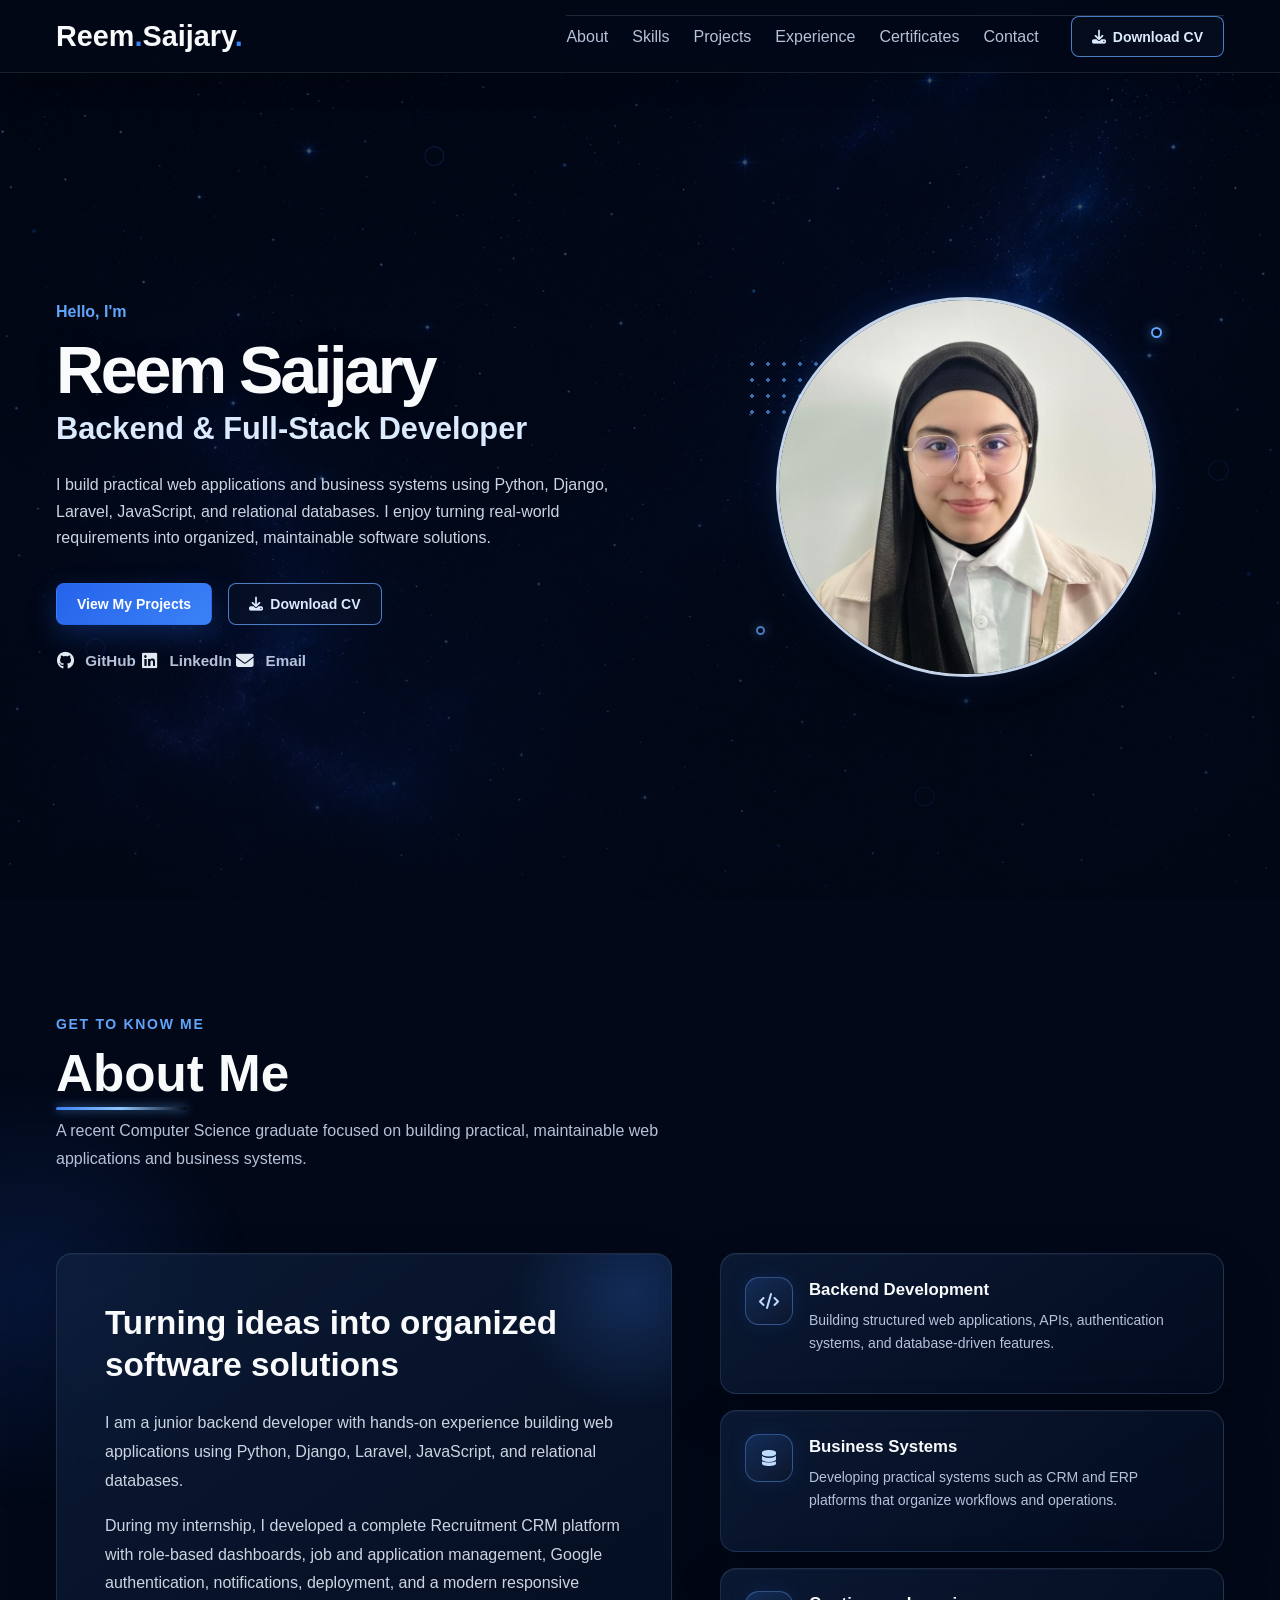
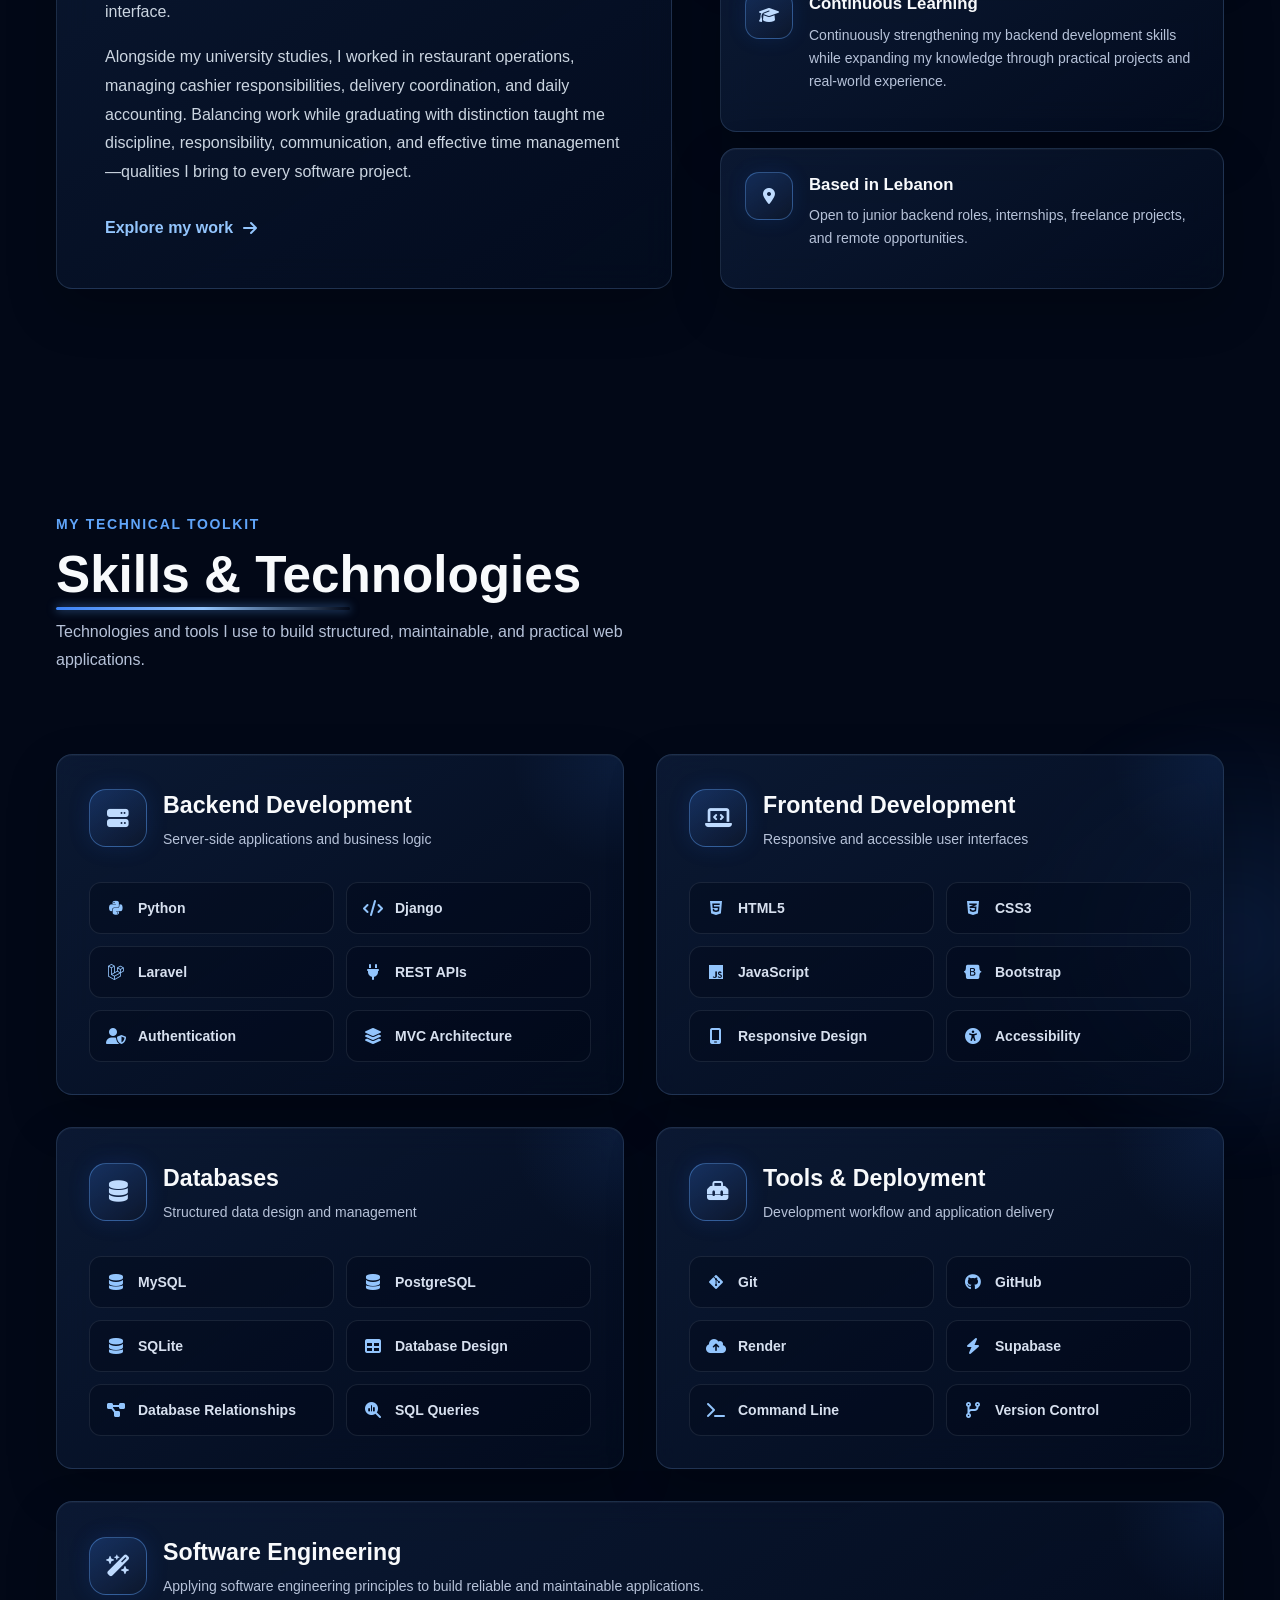
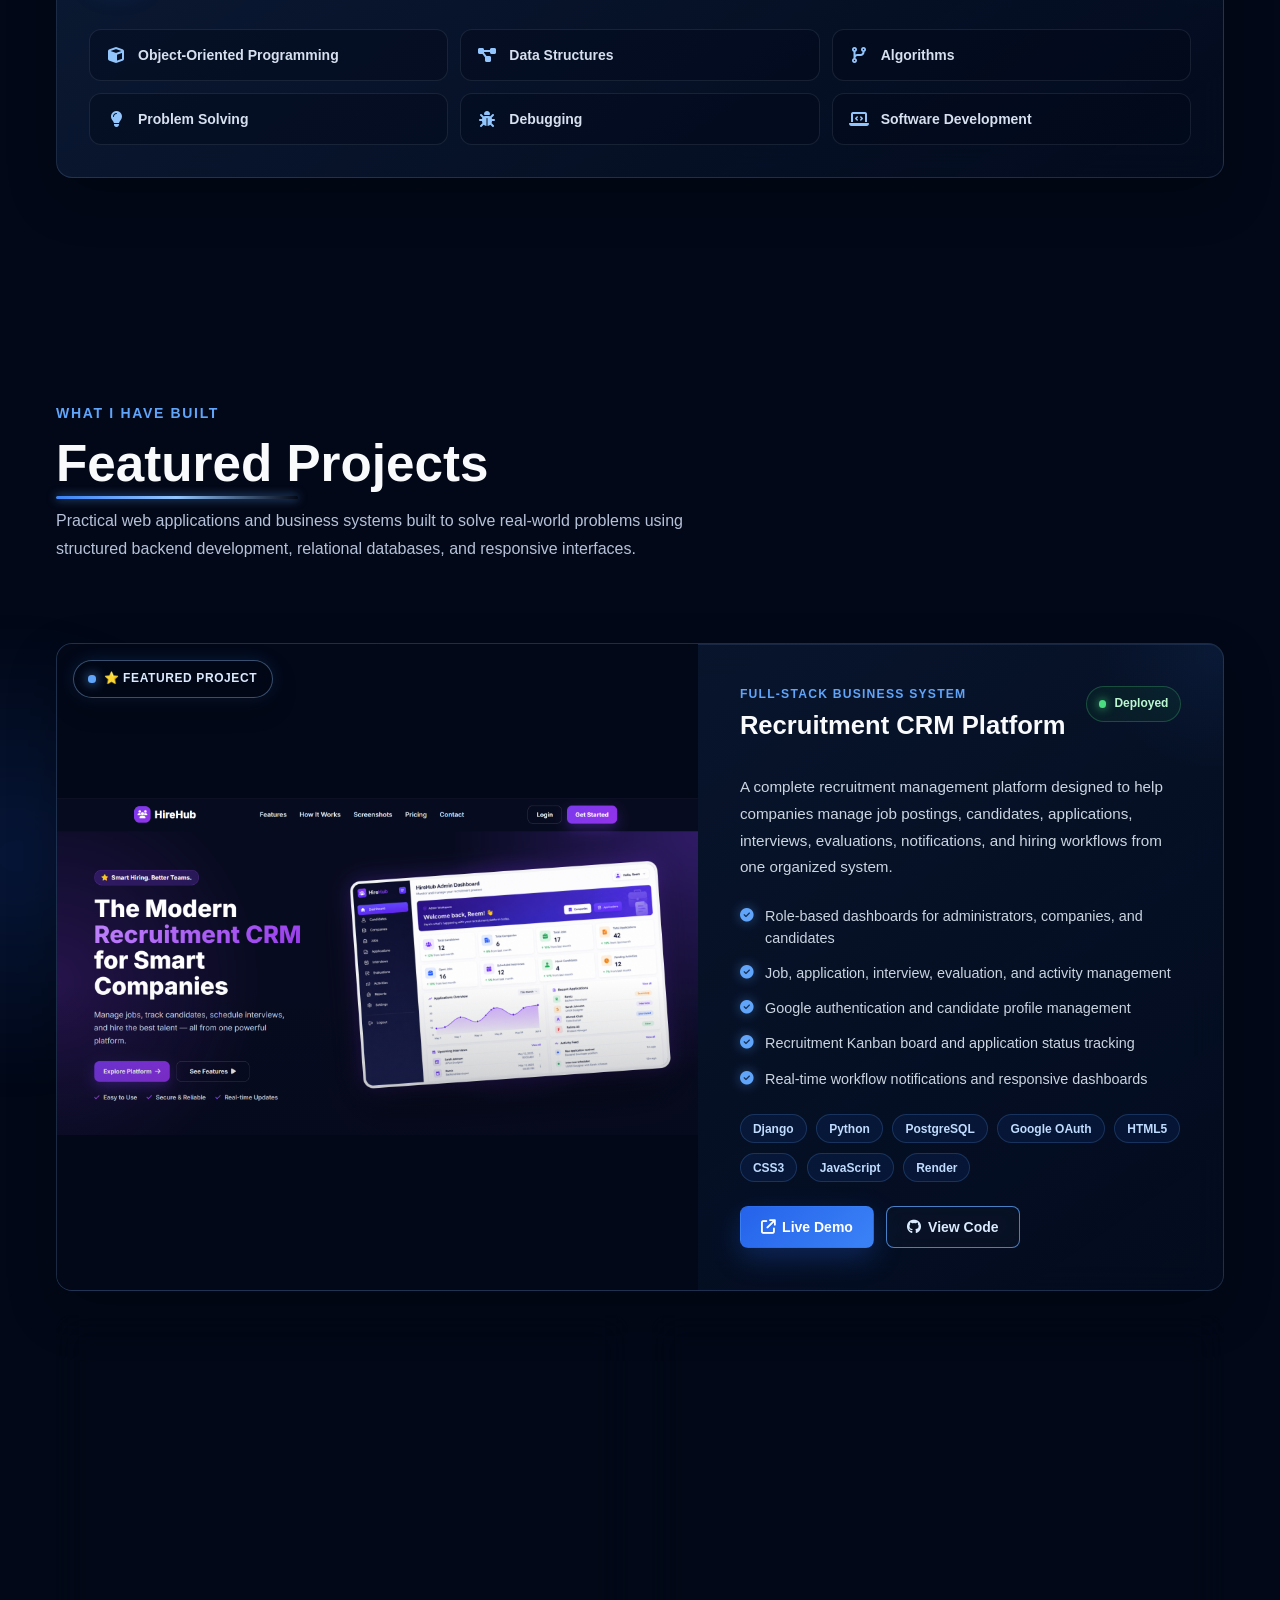
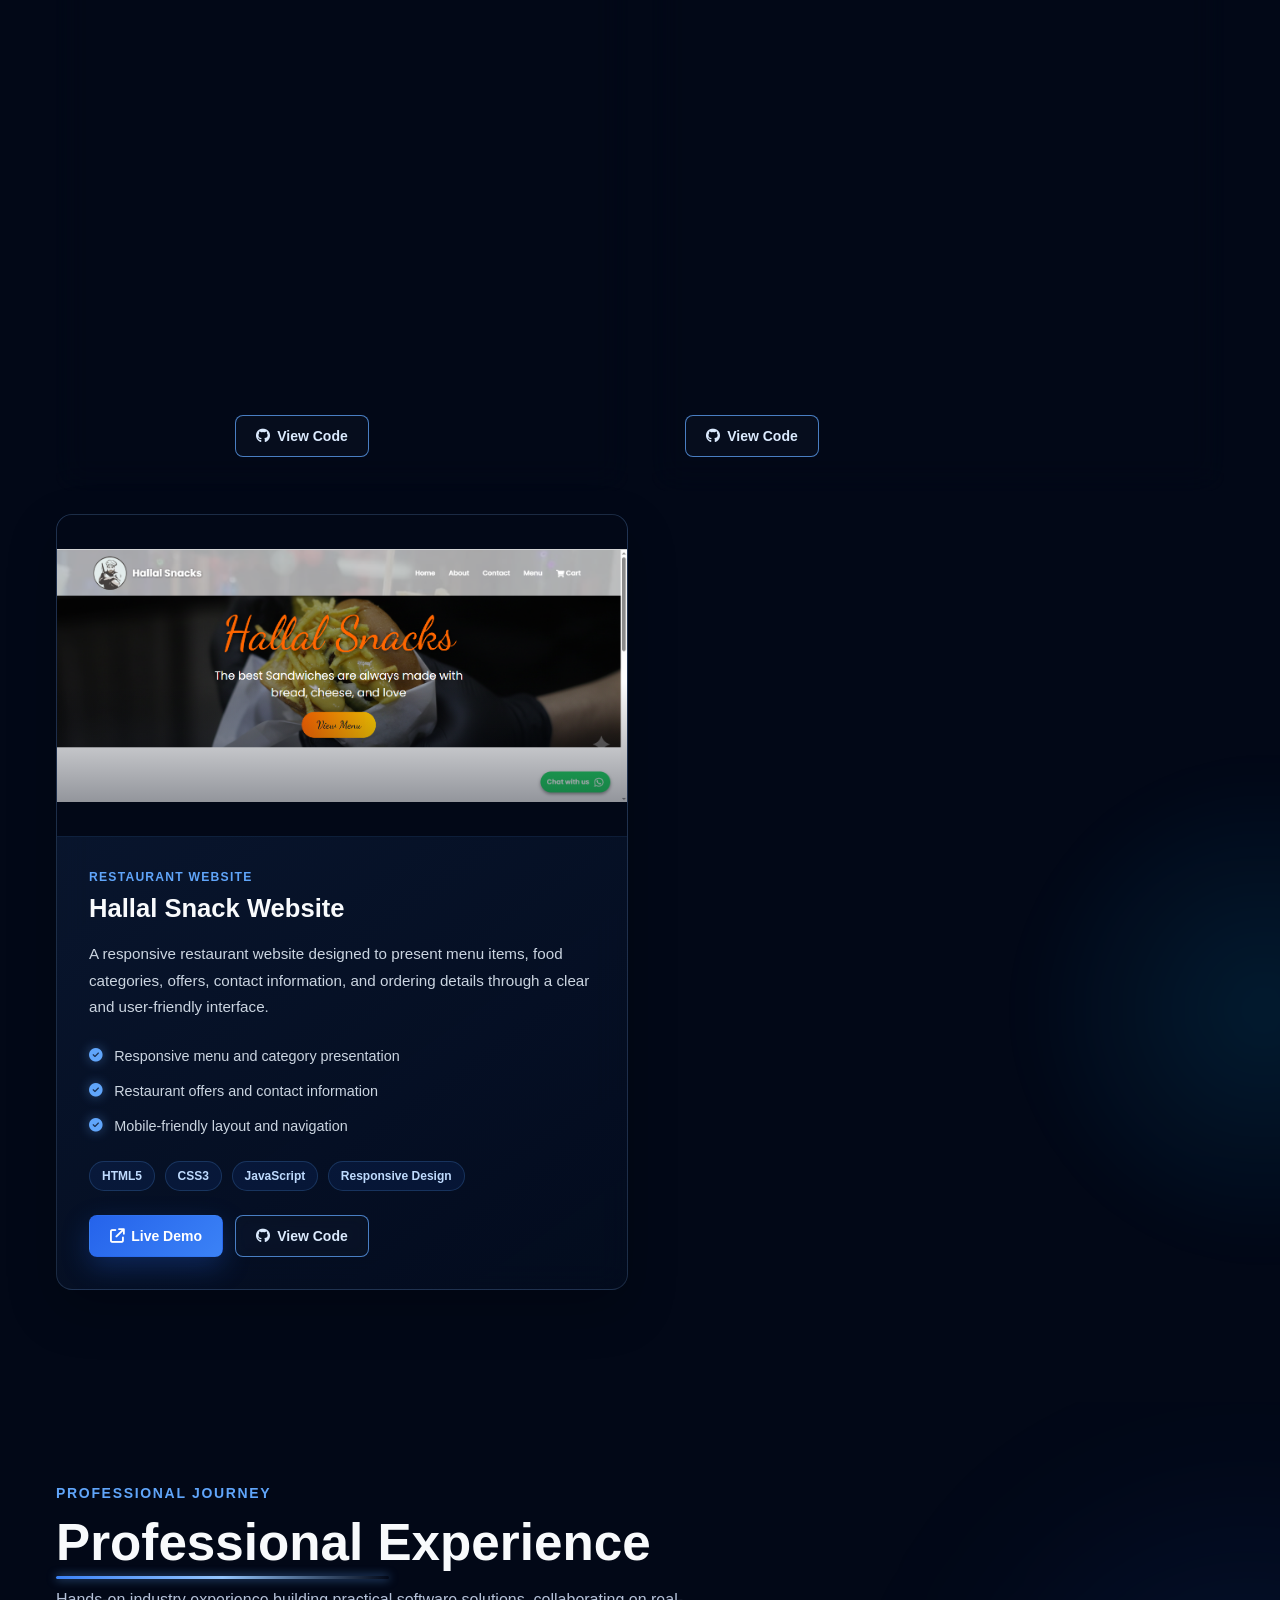
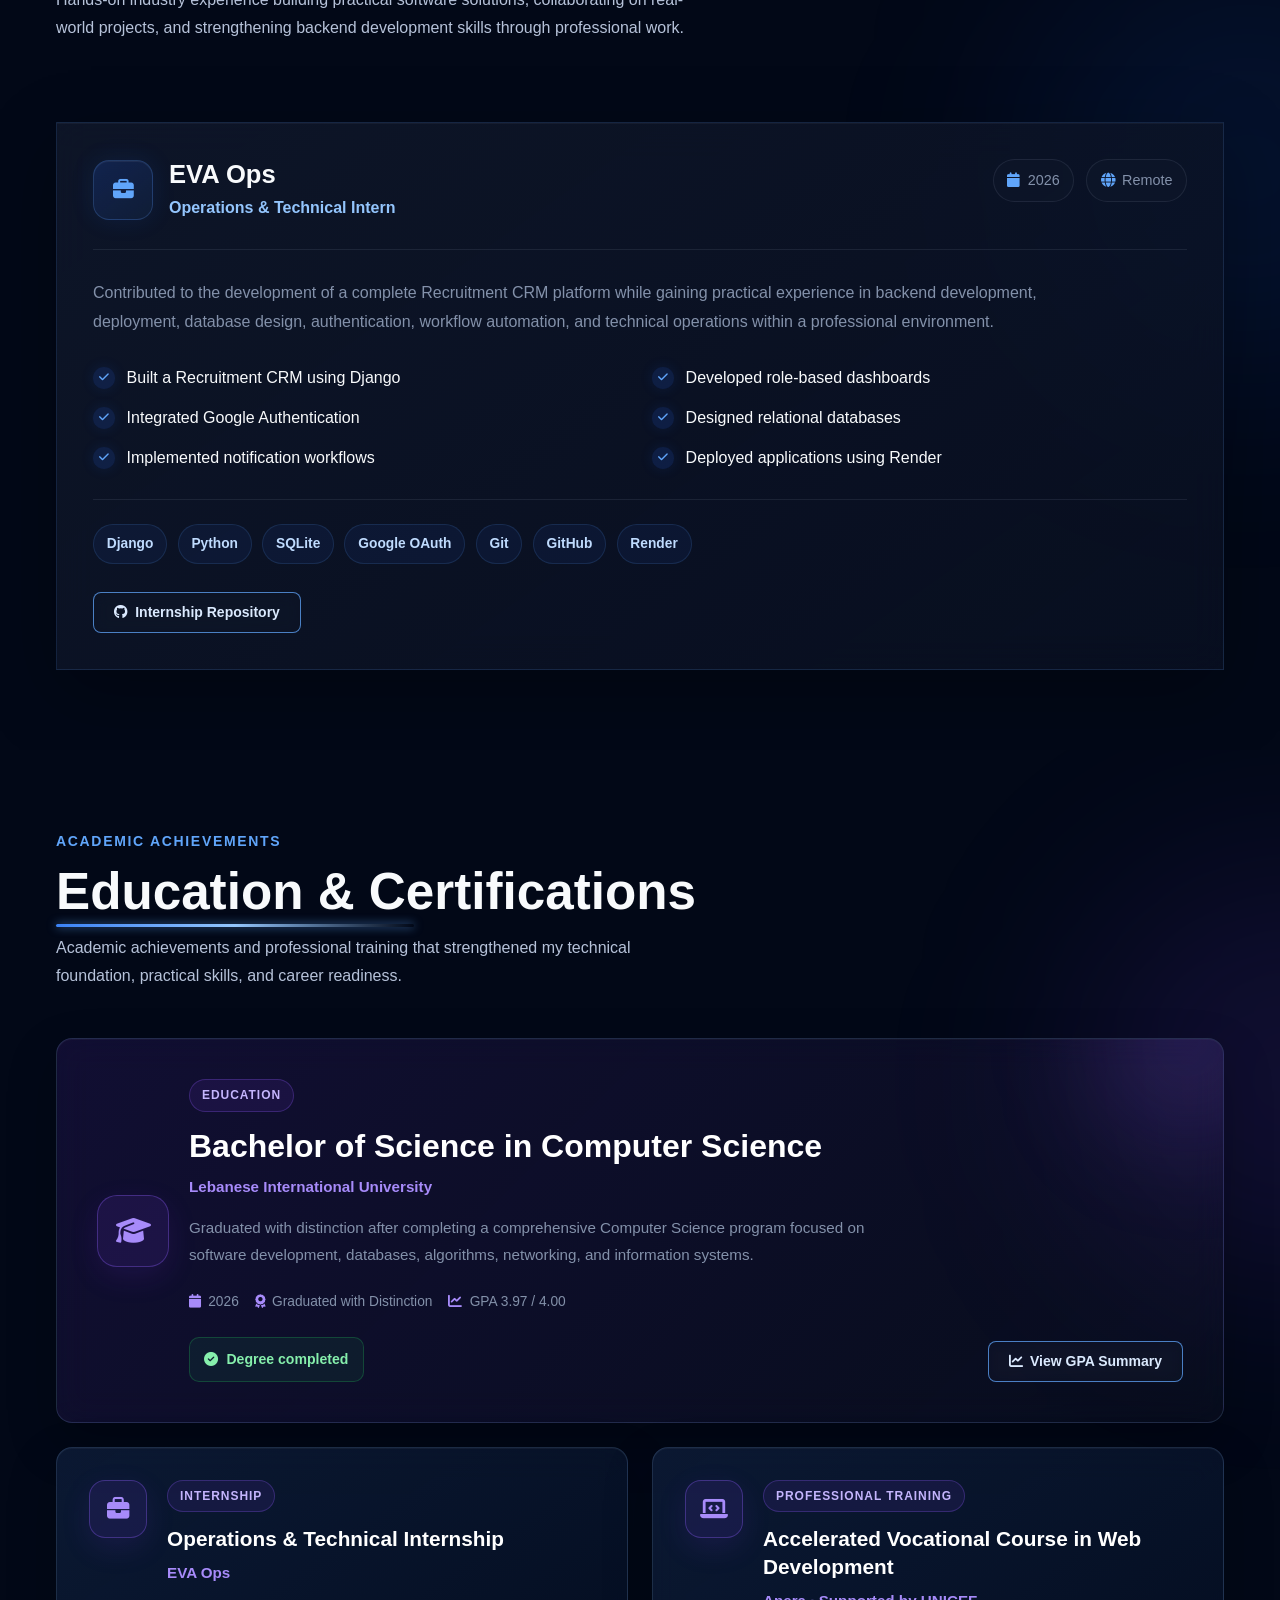
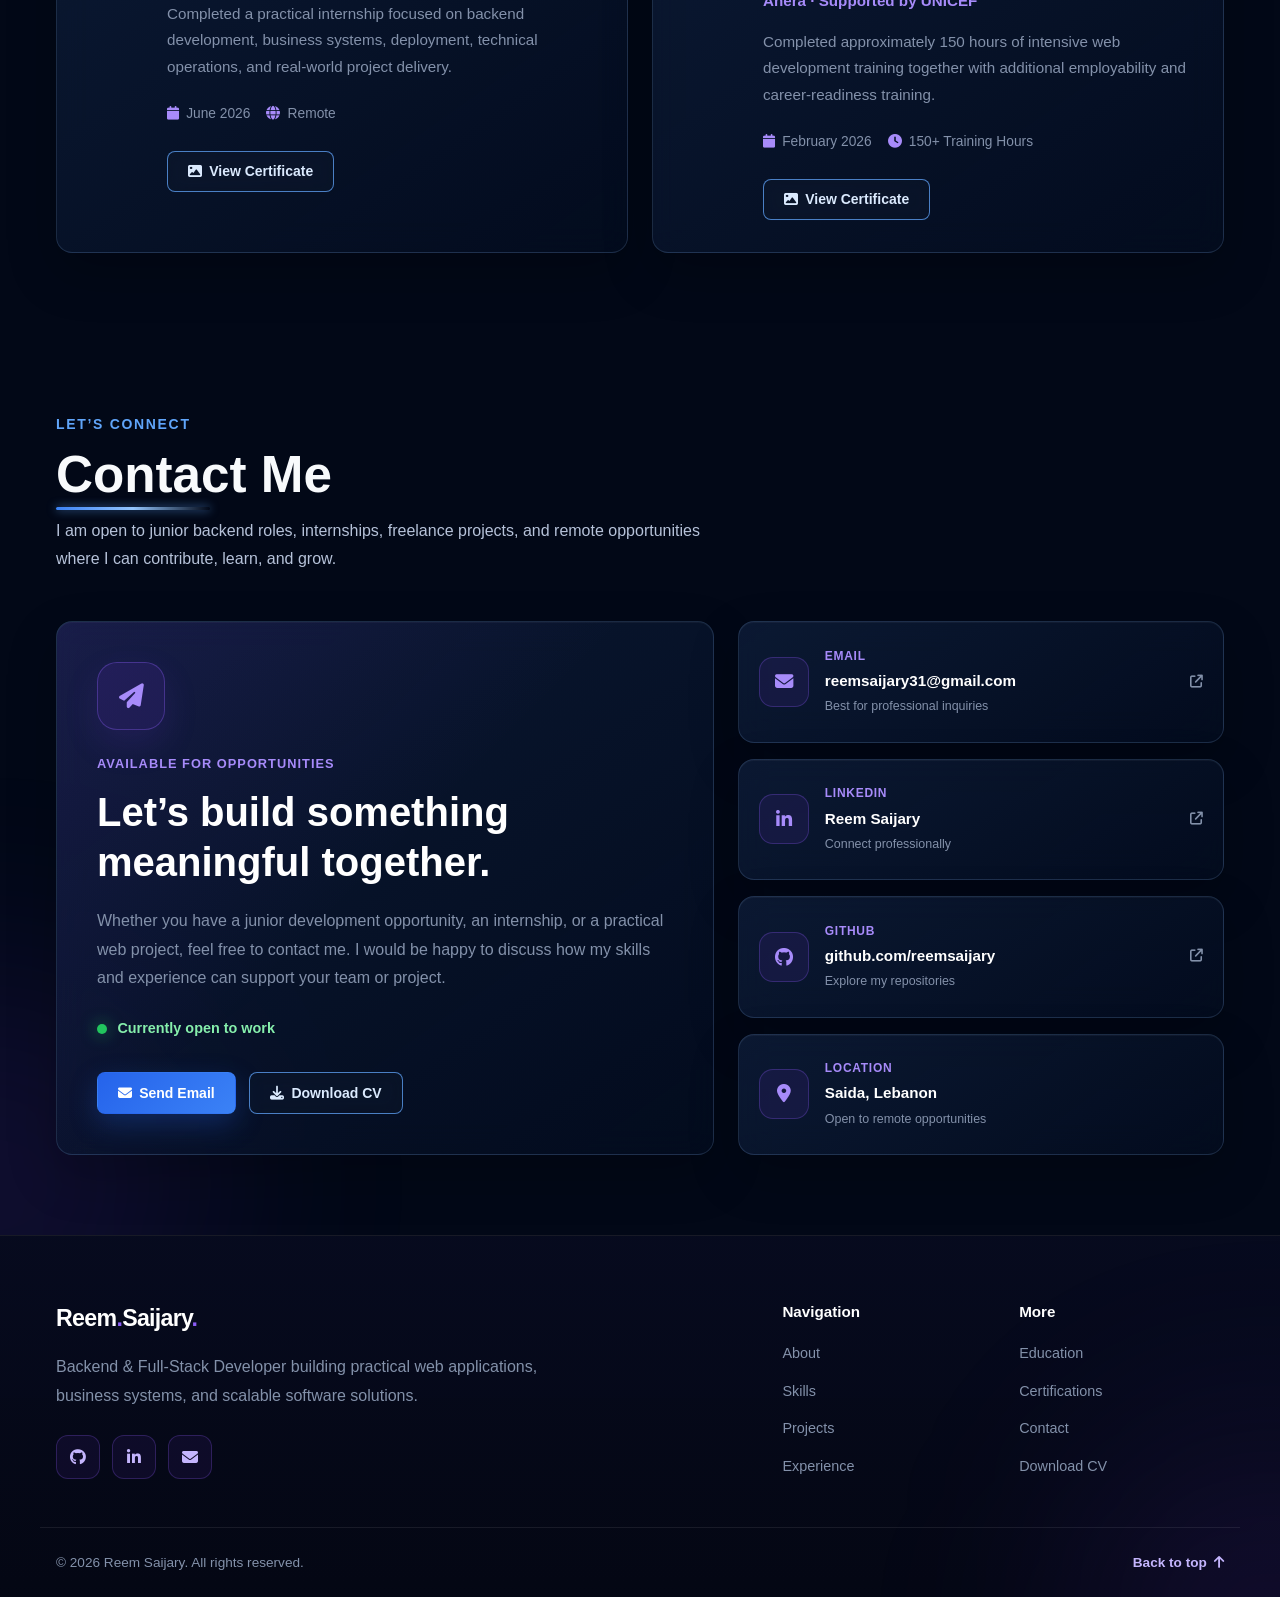
==== commit a6b4e6a0: "Centralize profile information and contact links" ====
--- a/index.html
+++ b/index.html
@@ -119,17 +119,17 @@
 
             <div class="hero-socials">
 
-    <a href="https://github.com/reemsaijary" class="hero-social-link" target="_blank" rel="noopener noreferrer">
+    <a href="https://github.com/reemsaijary" data-profile-link="githubUrl" class="hero-social-link" target="_blank" rel="noopener noreferrer">
         <i class="fa-brands fa-github"></i>
         <span>GitHub</span>
     </a>
 
-    <a href="https://www.linkedin.com/in/reem-saijary" class="hero-social-link" target="_blank" rel="noopener noreferrer">
+    <a href="https://www.linkedin.com/in/reem-saijary" data-profile-link="linkedinUrl" class="hero-social-link" target="_blank" rel="noopener noreferrer">
         <i class="fa-brands fa-linkedin"></i>
         <span>LinkedIn</span>
     </a>
 
-    <a href="mailto:reemsaijary31@gmail.com" class="hero-social-link">
+    <a href="mailto:reemsaijary31@gmail.com" data-profile-link="email" class="hero-social-link">
         <i class="fa-solid fa-envelope"></i>
         <span>Email</span>
     </a>
@@ -280,240 +280,9 @@
             </p>
         </header>
 
-        <div class="skills-grid">
-
-            <!-- Backend Development -->
-            <article class="skill-category glass-card">
-                <div class="skill-category-header">
-                    <div class="skill-category-icon">
-                        <i class="fa-solid fa-server" aria-hidden="true"></i>
-                    </div>
-
-                    <div>
-                        <h3>Backend Development</h3>
-                        <p>Server-side applications and business logic</p>
-                    </div>
-                </div>
-
-                <div class="skill-list">
-                    <div class="skill-item">
-                        <i class="fa-brands fa-python" aria-hidden="true"></i>
-                        <span>Python</span>
-                    </div>
-
-                    <div class="skill-item">
-                        <i class="fa-solid fa-code" aria-hidden="true"></i>
-                        <span>Django</span>
-                    </div>
-
-                    <div class="skill-item">
-                        <i class="fa-brands fa-laravel" aria-hidden="true"></i>
-                        <span>Laravel</span>
-                    </div>
-
-                    <div class="skill-item">
-                        <i class="fa-solid fa-plug" aria-hidden="true"></i>
-                        <span>REST APIs</span>
-                    </div>
-
-                    <div class="skill-item">
-                        <i class="fa-solid fa-user-shield" aria-hidden="true"></i>
-                        <span>Authentication</span>
-                    </div>
-
-                    <div class="skill-item">
-                        <i class="fa-solid fa-layer-group" aria-hidden="true"></i>
-                        <span>MVC Architecture</span>
-                    </div>
-                </div>
-            </article>
-
-            <!-- Frontend Development -->
-            <article class="skill-category glass-card">
-                <div class="skill-category-header">
-                    <div class="skill-category-icon">
-                        <i class="fa-solid fa-laptop-code" aria-hidden="true"></i>
-                    </div>
-
-                    <div>
-                        <h3>Frontend Development</h3>
-                        <p>Responsive and accessible user interfaces</p>
-                    </div>
-                </div>
-
-                <div class="skill-list">
-                    <div class="skill-item">
-                        <i class="fa-brands fa-html5" aria-hidden="true"></i>
-                        <span>HTML5</span>
-                    </div>
-
-                    <div class="skill-item">
-                        <i class="fa-brands fa-css3-alt" aria-hidden="true"></i>
-                        <span>CSS3</span>
-                    </div>
-
-                    <div class="skill-item">
-                        <i class="fa-brands fa-js" aria-hidden="true"></i>
-                        <span>JavaScript</span>
-                    </div>
-
-                    <div class="skill-item">
-                        <i class="fa-brands fa-bootstrap" aria-hidden="true"></i>
-                        <span>Bootstrap</span>
-                    </div>
-
-                    <div class="skill-item">
-                        <i class="fa-solid fa-mobile-screen" aria-hidden="true"></i>
-                        <span>Responsive Design</span>
-                    </div>
-
-                    <div class="skill-item">
-                        <i class="fa-solid fa-universal-access" aria-hidden="true"></i>
-                        <span>Accessibility</span>
-                    </div>
-                </div>
-            </article>
-
-            <!-- Databases -->
-            <article class="skill-category glass-card">
-                <div class="skill-category-header">
-                    <div class="skill-category-icon">
-                        <i class="fa-solid fa-database" aria-hidden="true"></i>
-                    </div>
-
-                    <div>
-                        <h3>Databases</h3>
-                        <p>Structured data design and management</p>
-                    </div>
-                </div>
-
-                <div class="skill-list">
-                    <div class="skill-item">
-                        <i class="fa-solid fa-database" aria-hidden="true"></i>
-                        <span>MySQL</span>
-                    </div>
-
-                    <div class="skill-item">
-                        <i class="fa-solid fa-database" aria-hidden="true"></i>
-                        <span>PostgreSQL</span>
-                    </div>
-
-                    <div class="skill-item">
-                        <i class="fa-solid fa-database" aria-hidden="true"></i>
-                        <span>SQLite</span>
-                    </div>
-
-                    <div class="skill-item">
-                        <i class="fa-solid fa-table" aria-hidden="true"></i>
-                        <span>Database Design</span>
-                    </div>
-
-                    <div class="skill-item">
-                        <i class="fa-solid fa-diagram-project" aria-hidden="true"></i>
-                        <span>Database Relationships</span>
-                    </div>
-
-                    <div class="skill-item">
-                        <i class="fa-solid fa-magnifying-glass-chart" aria-hidden="true"></i>
-                        <span>SQL Queries</span>
-                    </div>
-                </div>
-            </article>
-
-            <!-- Tools & Deployment -->
-            <article class="skill-category glass-card">
-                <div class="skill-category-header">
-                    <div class="skill-category-icon">
-                        <i class="fa-solid fa-toolbox" aria-hidden="true"></i>
-                    </div>
-
-                    <div>
-                        <h3>Tools & Deployment</h3>
-                        <p>Development workflow and application delivery</p>
-                    </div>
-                </div>
-
-                <div class="skill-list">
-                    <div class="skill-item">
-                        <i class="fa-brands fa-git-alt" aria-hidden="true"></i>
-                        <span>Git</span>
-                    </div>
-
-                    <div class="skill-item">
-                        <i class="fa-brands fa-github" aria-hidden="true"></i>
-                        <span>GitHub</span>
-                    </div>
-
-                    <div class="skill-item">
-                        <i class="fa-solid fa-cloud-arrow-up" aria-hidden="true"></i>
-                        <span>Render</span>
-                    </div>
-
-                    <div class="skill-item">
-                        <i class="fa-solid fa-bolt" aria-hidden="true"></i>
-                        <span>Supabase</span>
-                    </div>
-
-                    <div class="skill-item">
-                        <i class="fa-solid fa-terminal" aria-hidden="true"></i>
-                        <span>Command Line</span>
-                    </div>
-
-                    <div class="skill-item">
-                        <i class="fa-solid fa-code-branch" aria-hidden="true"></i>
-                        <span>Version Control</span>
-                    </div>
-                </div>
-            </article>
-            <!-- Software Engineering -->
-            <article class="skill-category skill-category-wide glass-card">
-                <div class="skill-category-header">
-                    <div class="skill-category-icon">
-                        <i class="fa-solid fa-wand-magic-sparkles" aria-hidden="true"></i>
-                    </div>
-
-                   <div>
-                        <h3>Software Engineering</h3>
-                        <p>Applying software engineering principles to build reliable and maintainable applications.</p>
-                    </div>
-                </div>
-
-                <div class="skill-list skill-list-wide">
-
-                <div class="skill-item">
-                    <i class="fa-solid fa-cube" aria-hidden="true"></i>
-                    <span>Object-Oriented Programming</span>
-                </div>
-
-                <div class="skill-item">
-                    <i class="fa-solid fa-diagram-project" aria-hidden="true"></i>
-                    <span>Data Structures</span>
-                </div>
-
-                <div class="skill-item">
-                    <i class="fa-solid fa-code-branch" aria-hidden="true"></i>
-                    <span>Algorithms</span>
-                </div>
-
-                <div class="skill-item">
-                    <i class="fa-solid fa-lightbulb" aria-hidden="true"></i>
-                    <span>Problem Solving</span>
-                </div>
-
-                <div class="skill-item">
-                    <i class="fa-solid fa-bug" aria-hidden="true"></i>
-                    <span>Debugging</span>
-                </div>
-
-                <div class="skill-item">
-                    <i class="fa-solid fa-laptop-code" aria-hidden="true"></i>
-                    <span>Software Development</span>
-                </div>
-
-            </div>
-            </article>
-
-        </div>
+       <div class="skills-grid">
+    <!-- Skill cards are generated by js/render-skills.js -->
+</div>
     </div>
 </section>
     <!-- projects -->
@@ -533,326 +302,8 @@
         </header>
 
         <div class="projects-grid">
-
-            <!-- Featured Project: Recruitment CRM -->
-            <article class="project-card project-card-featured glass-card">
-
-                <div class="project-image-wrapper">
-                    <img
-                        src="assets/images/projects/recruitment-crm.png"
-                        alt="Recruitment CRM dashboard interface"
-                        class="project-image"
-                    >
-
-                    <span class="project-badge">⭐ Featured Project</span>
-                </div>
-
-                <div class="project-content">
-
-                    <div class="project-heading">
-                        <div>
-                            <p class="project-type">Full-Stack Business System</p>
-                            <h3 class="project-title">Recruitment CRM Platform</h3>
-                        </div>
-
-                        <div class="project-status">
-                            <span class="project-status-dot"></span>
-                            Deployed
-                        </div>
-                    </div>
-
-                    <p class="project-description">
-                        A complete recruitment management platform designed to help
-                        companies manage job postings, candidates, applications,
-                        interviews, evaluations, notifications, and hiring workflows
-                        from one organized system.
-                    </p>
-
-                    <ul class="project-features">
-                        <li>
-                            <i class="fa-solid fa-circle-check" aria-hidden="true"></i>
-                            Role-based dashboards for administrators, companies, and candidates
-                        </li>
-
-                        <li>
-                            <i class="fa-solid fa-circle-check" aria-hidden="true"></i>
-                            Job, application, interview, evaluation, and activity management
-                        </li>
-
-                        <li>
-                            <i class="fa-solid fa-circle-check" aria-hidden="true"></i>
-                            Google authentication and candidate profile management
-                        </li>
-
-                        <li>
-                            <i class="fa-solid fa-circle-check" aria-hidden="true"></i>
-                            Recruitment Kanban board and application status tracking
-                        </li>
-
-                        <li>
-                            <i class="fa-solid fa-circle-check" aria-hidden="true"></i>
-                            Real-time workflow notifications and responsive dashboards
-                        </li>
-                    </ul>
-
-                    <div class="project-technologies">
-                        <span>Django</span>
-                        <span>Python</span>
-                        <span>PostgreSQL</span>
-                        <span>Google OAuth</span>
-                        <span>HTML5</span>
-                        <span>CSS3</span>
-                        <span>JavaScript</span>
-                        <span>Render</span>
-                    </div>
-
-                    <div class="project-actions">
-                        <a
-                            href="https://recruitment-crm-u8jf.onrender.com/"
-                            class="button button-primary"
-                            target="_blank"
-                            rel="noopener noreferrer"
-                        >
-                            <i class="fa-solid fa-arrow-up-right-from-square"></i>
-                            Live Demo
-                        </a>
-
-                        <a
-                            href="https://github.com/reemsaijary/Recruitment-CRM"
-                            class="button button-secondary"
-                            target="_blank"
-                            rel="noopener noreferrer"
-                        >
-                            <i class="fa-brands fa-github"></i>
-                            View Code
-                        </a>
-                    </div>
-
-                </div>
-            </article>
-            
-
-            <article class="project-card glass-card">
-
-                <div class="project-image-wrapper">
-                <img
-                    src="assets/images/projects/taskflow.png"
-                    alt="TaskFlow Full-Stack Task Management System"
-                    class="project-image"
-                >
-            </div>
-
-                <div class="project-content">
-
-                    <p class="project-type">Full-Stack Web Application</p>
-
-                    <h3 class="project-title">
-                        TaskFlow Task Management System
-                    </h3>
-
-                   <p class="project-description">
-                    A modern full-stack task management application that helps users
-                    organize projects, manage daily tasks, track progress, and improve
-                    productivity through a clean and responsive interface.
-                </p>
-
-                    <ul class="project-features">
-
-                    <li>
-                    <i class="fa-solid fa-circle-check"></i>
-                    RESTful API built with Django
-                    </li>
-
-                    <li>
-                    <i class="fa-solid fa-circle-check"></i>
-                    Modern React frontend
-                    </li>
-
-                    <li>
-                    <i class="fa-solid fa-circle-check"></i>
-                    Authentication and task management
-                    </li>
-
-                    </ul>
-
-                    <div class="project-technologies">
-
-                    <span>Django</span>
-                    <span>React</span>
-                    <span>PostgreSQL</span>
-                    <span>REST API</span>
-                    <span>Render</span>
-                    <span>Vercel</span>
-
-                    </div>
-
-                    <div class="project-actions">
-
-                        <a
-                        href="https://taskflow-fullstack-app-one.vercel.app/"
-                        class="button button-primary"
-                        target="_blank"
-                        rel="noopener noreferrer"
-                        >
-                        <i class="fa-solid fa-arrow-up-right-from-square"></i>
-                        Live Demo
-                        </a>
-
-                        <a
-                        href="https://github.com/reemsaijary/taskflow-fullstack-app"
-                        class="button button-secondary"
-                        target="_blank"
-                        rel="noopener noreferrer"
-                        >
-                        <i class="fa-brands fa-github"></i>
-                        View Code
-                        </a>
-
-                        </div>
-
-                </div>
-
-            </article>
-            
-
-            <!-- Mini ERP Project -->
-            <article class="project-card glass-card">
-
-                <div class="project-image-wrapper">
-                    <img
-                        src="assets/images/projects/mini-erp.png"
-                        alt="Mini ERP Factory Management System interface"
-                        class="project-image"
-                    >
-                </div>
-
-                <div class="project-content">
-
-                    <p class="project-type">Factory Management System</p>
-
-                    <h3 class="project-title">
-                        Mini ERP Factory Management System
-                    </h3>
-
-                    <p class="project-description">
-                        A factory operations system that organizes employees,
-                        production processes, attendance, salaries, and role-based
-                        access through a structured administrative interface.
-                    </p>
-
-                    <ul class="project-features">
-                        <li>
-                            <i class="fa-solid fa-circle-check" aria-hidden="true"></i>
-                            Employee and attendance management
-                        </li>
-
-                        <li>
-                            <i class="fa-solid fa-circle-check" aria-hidden="true"></i>
-                            Production workflow tracking
-                        </li>
-
-                        <li>
-                            <i class="fa-solid fa-circle-check" aria-hidden="true"></i>
-                            Payroll and role-based permissions
-                        </li>
-                    </ul>
-
-                    <div class="project-technologies">
-                        <span>Laravel</span>
-                        <span>PHP</span>
-                        <span>MySQL</span>
-                        <span>Bootstrap</span>
-                        <span>JavaScript</span>
-                    </div>
-
-                    <div class="project-actions">
-                        <a
-                            href="https://github.com/reemsaijary/mini-erp-factory-management-system"
-                            class="button button-secondary"
-                            target="_blank"
-                            rel="noopener noreferrer"
-                        >
-                            <i class="fa-brands fa-github"></i>
-                            View Code
-                        </a>
-                    </div>
-
-                </div>
-            </article>
-
-            <!-- Hallal Snack Project -->
-            <article class="project-card glass-card">
-
-                <div class="project-image-wrapper">
-                    <img
-                        src="assets/images/projects/hallal-snack.png"
-                        alt="Hallal Snack restaurant website interface"
-                        class="project-image"
-                    >
-                </div>
-
-                <div class="project-content">
-
-                    <p class="project-type">Restaurant Website</p>
-
-                    <h3 class="project-title">Hallal Snack Website</h3>
-
-                    <p class="project-description">
-                        A responsive restaurant website designed to present menu
-                        items, food categories, offers, contact information, and
-                        ordering details through a clear and user-friendly interface.
-                    </p>
-
-                    <ul class="project-features">
-                        <li>
-                            <i class="fa-solid fa-circle-check" aria-hidden="true"></i>
-                            Responsive menu and category presentation
-                        </li>
-
-                        <li>
-                            <i class="fa-solid fa-circle-check" aria-hidden="true"></i>
-                            Restaurant offers and contact information
-                        </li>
-
-                        <li>
-                            <i class="fa-solid fa-circle-check" aria-hidden="true"></i>
-                            Mobile-friendly layout and navigation
-                        </li>
-                    </ul>
-
-                    <div class="project-technologies">
-                        <span>HTML5</span>
-                        <span>CSS3</span>
-                        <span>JavaScript</span>
-                        <span>Responsive Design</span>
-                    </div>
-
-                    <div class="project-actions">
-                        <a
-                            href="https://hallal-snacks-project.netlify.app"
-                            class="button button-primary"
-                            target="_blank"
-                            rel="noopener noreferrer"
-                        >
-                            <i class="fa-solid fa-arrow-up-right-from-square"></i>
-                            Live Demo
-                        </a>
-
-                        <a
-                            href="https://github.com/reemsaijary/Hallal-Snacks-Project"
-                            class="button button-secondary"
-                            target="_blank"
-                            rel="noopener noreferrer"
-                        >
-                            <i class="fa-brands fa-github"></i>
-                            View Code
-                        </a>
-                    </div>
-
-                </div>
-            </article>
-
-        </div>
+    <!-- Project cards are generated by js/render-projects.js -->
+    </div>
     </div>
 </section>
     <!-- experience -->
@@ -875,117 +326,9 @@
                 development skills through professional work.
             </p>
         </div>
-
-        <article class="experience-card">
-
-            <div class="experience-top">
-
-                <div class="experience-company">
-
-                    <div class="experience-icon">
-                        <i class="fa-solid fa-briefcase"></i>
-                    </div>
-
-                    <div>
-
-                        <h3>EVA Ops</h3>
-
-                        <p class="experience-position">
-                            Operations & Technical Intern
-                        </p>
-
-                    </div>
-
-                </div>
-
-                <div class="experience-meta">
-
-                    <span>
-                        <i class="fa-solid fa-calendar"></i>
-                        2026
-                    </span>
-
-                    <span>
-                        <i class="fa-solid fa-globe"></i>
-                        Remote
-                    </span>
-
-                </div>
-
-            </div>
-
-            <p class="experience-description">
-
-                Contributed to the development of a complete Recruitment CRM
-                platform while gaining practical experience in backend
-                development, deployment, database design, authentication,
-                workflow automation, and technical operations within a
-                professional environment.
-
-            </p>
-
-            <div class="experience-highlights">
-
-                <div class="experience-item">
-                    <i class="fa-solid fa-check"></i>
-                    Built a Recruitment CRM using Django
-                </div>
-
-                <div class="experience-item">
-                    <i class="fa-solid fa-check"></i>
-                    Developed role-based dashboards
-                </div>
-
-                <div class="experience-item">
-                    <i class="fa-solid fa-check"></i>
-                    Integrated Google Authentication
-                </div>
-
-                <div class="experience-item">
-                    <i class="fa-solid fa-check"></i>
-                    Designed relational databases
-                </div>
-
-                <div class="experience-item">
-                    <i class="fa-solid fa-check"></i>
-                    Implemented notification workflows
-                </div>
-
-                <div class="experience-item">
-                    <i class="fa-solid fa-check"></i>
-                    Deployed applications using Render
-                </div>
-
-            </div>
-
-            <div class="experience-tech">
-
-                <span>Django</span>
-                <span>Python</span>
-                <span>SQLite</span>
-                <span>Google OAuth</span>
-                <span>Git</span>
-                <span>GitHub</span>
-                <span>Render</span>
-
-            </div>
-
-            <div class="experience-actions">
-
-                <a
-                href="https://github.com/reemsaijary/Recruitment-CRM"
-                class="button button-secondary"
-                target="_blank"
-                rel="noopener noreferrer"
-            >
-                <i class="fa-brands fa-github"></i>
-                Internship Repository
-            </a>
-
-            </div>
-
-        </article>
-
+        <div id="experience-list">
+       <!-- Cards are generated by js/render-experience.js -->
+        </div>
     </div>
 </section>
     <!-- Education and certifications -->
@@ -1006,219 +349,8 @@
         </div>
 
         <div class="certificates-grid">
-
-            <!-- Education -->
-            <article
-                class="certificate-card certificate-card-featured glass-card"
-            >
-                <div class="certificate-icon">
-                    <i
-                        class="fa-solid fa-graduation-cap"
-                        aria-hidden="true"
-                    ></i>
-                </div>
-
-                <div class="certificate-content">
-                    <span class="certificate-type">
-                        Education
-                    </span>
-
-                    <h3 class="certificate-title">
-                        Bachelor of Science in Computer Science
-                    </h3>
-
-                    <p class="certificate-issuer">
-                        Lebanese International University
-                    </p>
-
-                    <p class="certificate-description">
-                        Graduated with distinction after completing a comprehensive
-                        Computer Science program focused on software development,
-                        databases, algorithms, networking, and information systems.
-                    </p>
-
-                    <div class="certificate-details">
-                        <span>
-                            <i
-                                class="fa-solid fa-calendar"
-                                aria-hidden="true"
-                            ></i>
-                            2026
-                        </span>
-
-                        <span>
-                            <i
-                                class="fa-solid fa-award"
-                                aria-hidden="true"
-                            ></i>
-                            Graduated with Distinction
-                        </span>
-
-                        <span>
-                            <i
-                                class="fa-solid fa-chart-line"
-                                aria-hidden="true"
-                            ></i>
-                            GPA 3.97 / 4.00
-                        </span>
-                    </div>
-
-                    <div class="certificate-status">
-                        <i
-                            class="fa-solid fa-circle-check"
-                            aria-hidden="true"
-                        ></i>
-
-                        <span>Degree completed</span>
-
-                    </div>
-
-                </div>
-                <div class="certificate-actions">
-                <button
-                    type="button"
-                    class="button button-secondary certificate-view-button"
-                    data-certificate-image="assets/certificates/university-gpa-summary.png"
-                    data-certificate-title="University GPA Summary"
-                    aria-haspopup="dialog"
-                >
-                    <i class="fa-solid fa-chart-line" aria-hidden="true"></i>
-                    View GPA Summary
-                </button>
-            </div>
-            </article>
-
-            <!-- EVA Ops Certificate -->
-            <article class="certificate-card glass-card">
-                <div class="certificate-icon">
-                    <i
-                        class="fa-solid fa-briefcase"
-                        aria-hidden="true"
-                    ></i>
-                </div>
-
-                <div class="certificate-content">
-                    <span class="certificate-type">
-                        Internship
-                    </span>
-
-                    <h3 class="certificate-title">
-                        Operations & Technical Internship
-                    </h3>
-
-                    <p class="certificate-issuer">
-                        EVA Ops
-                    </p>
-
-                    <p class="certificate-description">
-                        Completed a practical internship focused on backend
-                        development, business systems, deployment, technical
-                        operations, and real-world project delivery.
-                    </p>
-
-                    <div class="certificate-details">
-                        <span>
-                            <i
-                                class="fa-solid fa-calendar"
-                                aria-hidden="true"
-                            ></i>
-                            June 2026
-                        </span>
-
-                        <span>
-                            <i
-                                class="fa-solid fa-globe"
-                                aria-hidden="true"
-                            ></i>
-                            Remote
-                        </span>
-                    </div>
-
-                    <div class="certificate-actions">
-                        <button
-                            type="button"
-                            class="button button-secondary certificate-view-button"
-                            data-certificate-image="assets/certificates/eva-ops-internship-certificate.png"
-                            data-certificate-title="EVA Ops Internship Certificate"
-                            aria-haspopup="dialog"
-                        >
-                            <i
-                                class="fa-solid fa-image"
-                                aria-hidden="true"
-                            ></i>
-
-                            View Certificate
-                        </button>
-                    </div>
-                </div>
-            </article>
-
-            <!-- Anera Certificate -->
-            <article class="certificate-card glass-card">
-                <div class="certificate-icon">
-                    <i
-                        class="fa-solid fa-laptop-code"
-                        aria-hidden="true"
-                    ></i>
-                </div>
-
-                <div class="certificate-content">
-                    <span class="certificate-type">
-                        Professional Training
-                    </span>
-
-                    <h3 class="certificate-title">
-                        Accelerated Vocational Course in Web Development
-                    </h3>
-
-                    <p class="certificate-issuer">
-                        Anera · Supported by UNICEF
-                    </p>
-
-                    <p class="certificate-description">
-                        Completed approximately 150 hours of intensive web
-                        development training together with additional employability
-                        and career-readiness training.
-                    </p>
-
-                    <div class="certificate-details">
-                        <span>
-                            <i
-                                class="fa-solid fa-calendar"
-                                aria-hidden="true"
-                            ></i>
-                            February 2026
-                        </span>
-
-                        <span>
-                            <i
-                                class="fa-solid fa-clock"
-                                aria-hidden="true"
-                            ></i>
-                            150+ Training Hours
-                        </span>
-                    </div>
-
-                    <div class="certificate-actions">
-                        <button
-                            type="button"
-                            class="button button-secondary certificate-view-button"
-                            data-certificate-image="assets/certificates/anera-web-development-certificate.png"
-                            data-certificate-title="Anera Web Development Certificate"
-                            aria-haspopup="dialog"
-                        >
-                            <i
-                                class="fa-solid fa-image"
-                                aria-hidden="true"
-                            ></i>
-
-                            View Certificate
-                        </button>
-                    </div>
-                </div>
-            </article>
-
-        </div>
+    <!-- Cards are generated by js/render-certificates.js -->
+</div>
     </div>
 </section>
 
@@ -1318,7 +450,7 @@
                 <div class="contact-actions">
 
                     <a
-                        href="mailto:reemsaijary31@gmail.com"
+                        href="mailto:reemsaijary31@gmail.com" data-profile-link="email"
                         class="button button-primary"
                     >
                         <i
@@ -1350,7 +482,7 @@
             <div class="contact-details">
 
                 <a
-                    href="mailto:reemsaijary31@gmail.com"
+                    href="mailto:reemsaijary31@gmail.com" data-profile-link="email"
                     class="contact-detail-card glass-card"
                 >
                     <div class="contact-detail-icon">
@@ -1362,7 +494,7 @@
 
                     <div class="contact-detail-content">
                         <span>Email</span>
-                        <strong>reemsaijary31@gmail.com</strong>
+                        <strong data-profile-text="email">reemsaijary31@gmail.com</strong>
                         <small>Best for professional inquiries</small>
                     </div>
 
@@ -1373,7 +505,7 @@
                 </a>
 
                 <a
-                    href="https://www.linkedin.com/in/reem-saijary"
+                    href="https://www.linkedin.com/in/reem-saijary" data-profile-link="linkedinUrl"
                     class="contact-detail-card glass-card"
                     target="_blank"
                     rel="noopener noreferrer"
@@ -1387,7 +519,7 @@
 
                     <div class="contact-detail-content">
                         <span>LinkedIn</span>
-                        <strong>Reem Saijary</strong>
+                        <strong data-profile-text="name">Reem Saijary</strong>
                         <small>Connect professionally</small>
                     </div>
 
@@ -1398,7 +530,7 @@
                 </a>
 
                 <a
-                    href="https://github.com/reemsaijary"
+                    href="https://github.com/reemsaijary" data-profile-link="githubUrl"
                     class="contact-detail-card glass-card"
                     target="_blank"
                     rel="noopener noreferrer"
@@ -1412,7 +544,7 @@
 
                     <div class="contact-detail-content">
                         <span>GitHub</span>
-                        <strong>github.com/reemsaijary</strong>
+                        <strong data-profile-text="githubLabel">github.com/reemsaijary</strong>
                         <small>Explore my repositories</small>
                     </div>
 
@@ -1432,7 +564,7 @@
 
                     <div class="contact-detail-content">
                         <span>Location</span>
-                        <strong>Saida, Lebanon</strong>
+                        <strong data-profile-text="location">Saida, Lebanon</strong>
                         <small>Open to remote opportunities</small>
                     </div>
                 </div>
@@ -1464,7 +596,7 @@
             <div class="footer-socials">
 
                 <a
-                    href="https://github.com/reemsaijary"
+                    href="https://github.com/reemsaijary" data-profile-link="githubUrl"
                     class="footer-social-link"
                     target="_blank"
                     rel="noopener noreferrer"
@@ -1474,7 +606,7 @@
                 </a>
 
                 <a
-                    href="https://www.linkedin.com/in/reem-saijary"
+                    href="https://www.linkedin.com/in/reem-saijary" data-profile-link="linkedinUrl"
                     class="footer-social-link"
                     target="_blank"
                     rel="noopener noreferrer"
@@ -1484,7 +616,7 @@
                 </a>
 
                 <a
-                    href="mailto:reemsaijary31@gmail.com"
+                    href="mailto:reemsaijary31@gmail.com" data-profile-link="email"
                     class="footer-social-link"
                     aria-label="Send me an email"
                 >
@@ -1547,6 +679,15 @@
 
     <!-- JavaScript -->
     <script src="js/data.js"></script>
+    <script src="js/projects-data.js"></script>
+    <script src="js/render-projects.js"></script>
+    <script src="js/experience-data.js"></script>
+    <script src="js/render-experience.js"></script>
+    <script src="js/skills-data.js"></script>
+    <script src="js/render-profile.js"></script>
+    <script src="js/render-skills.js"></script>
+    <script src="js/certificates-data.js"></script>
+    <script src="js/render-certificates.js"></script>
     <script src="js/main.js"></script>
 </body>
 </html>
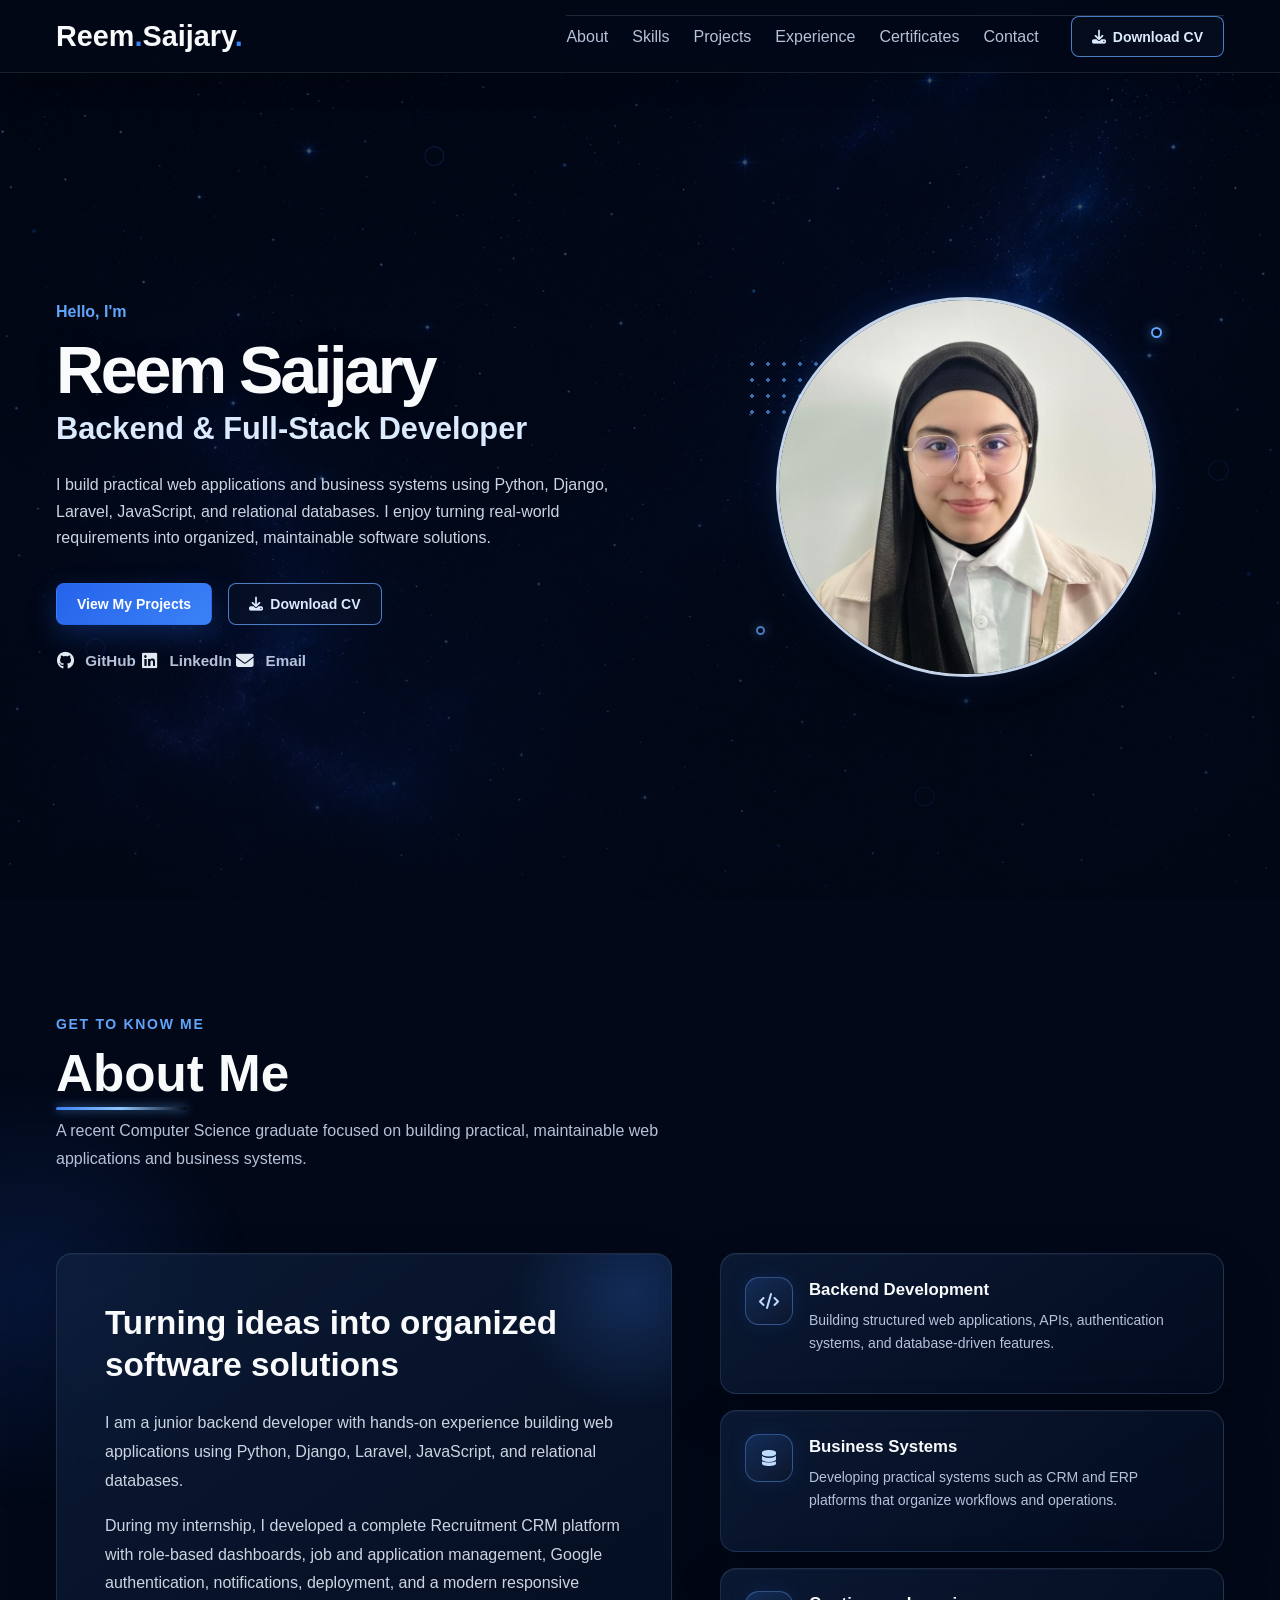
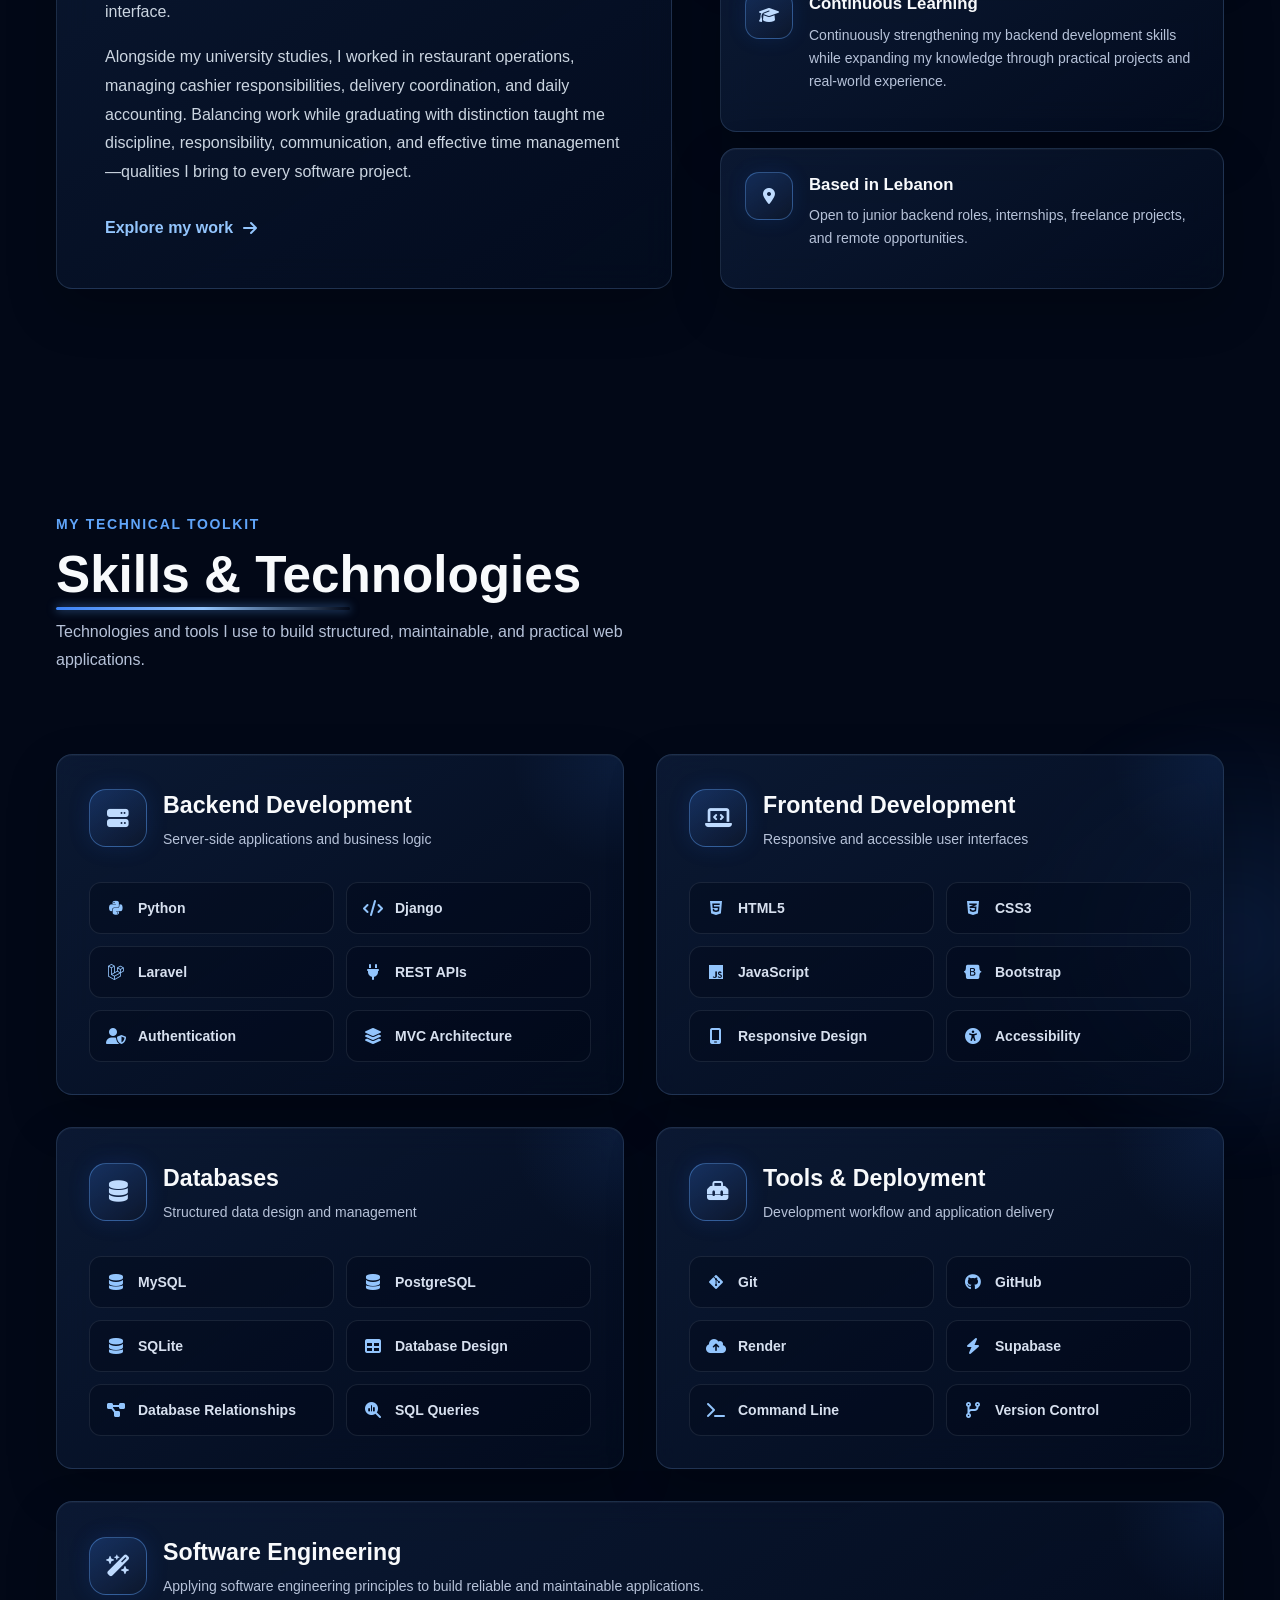
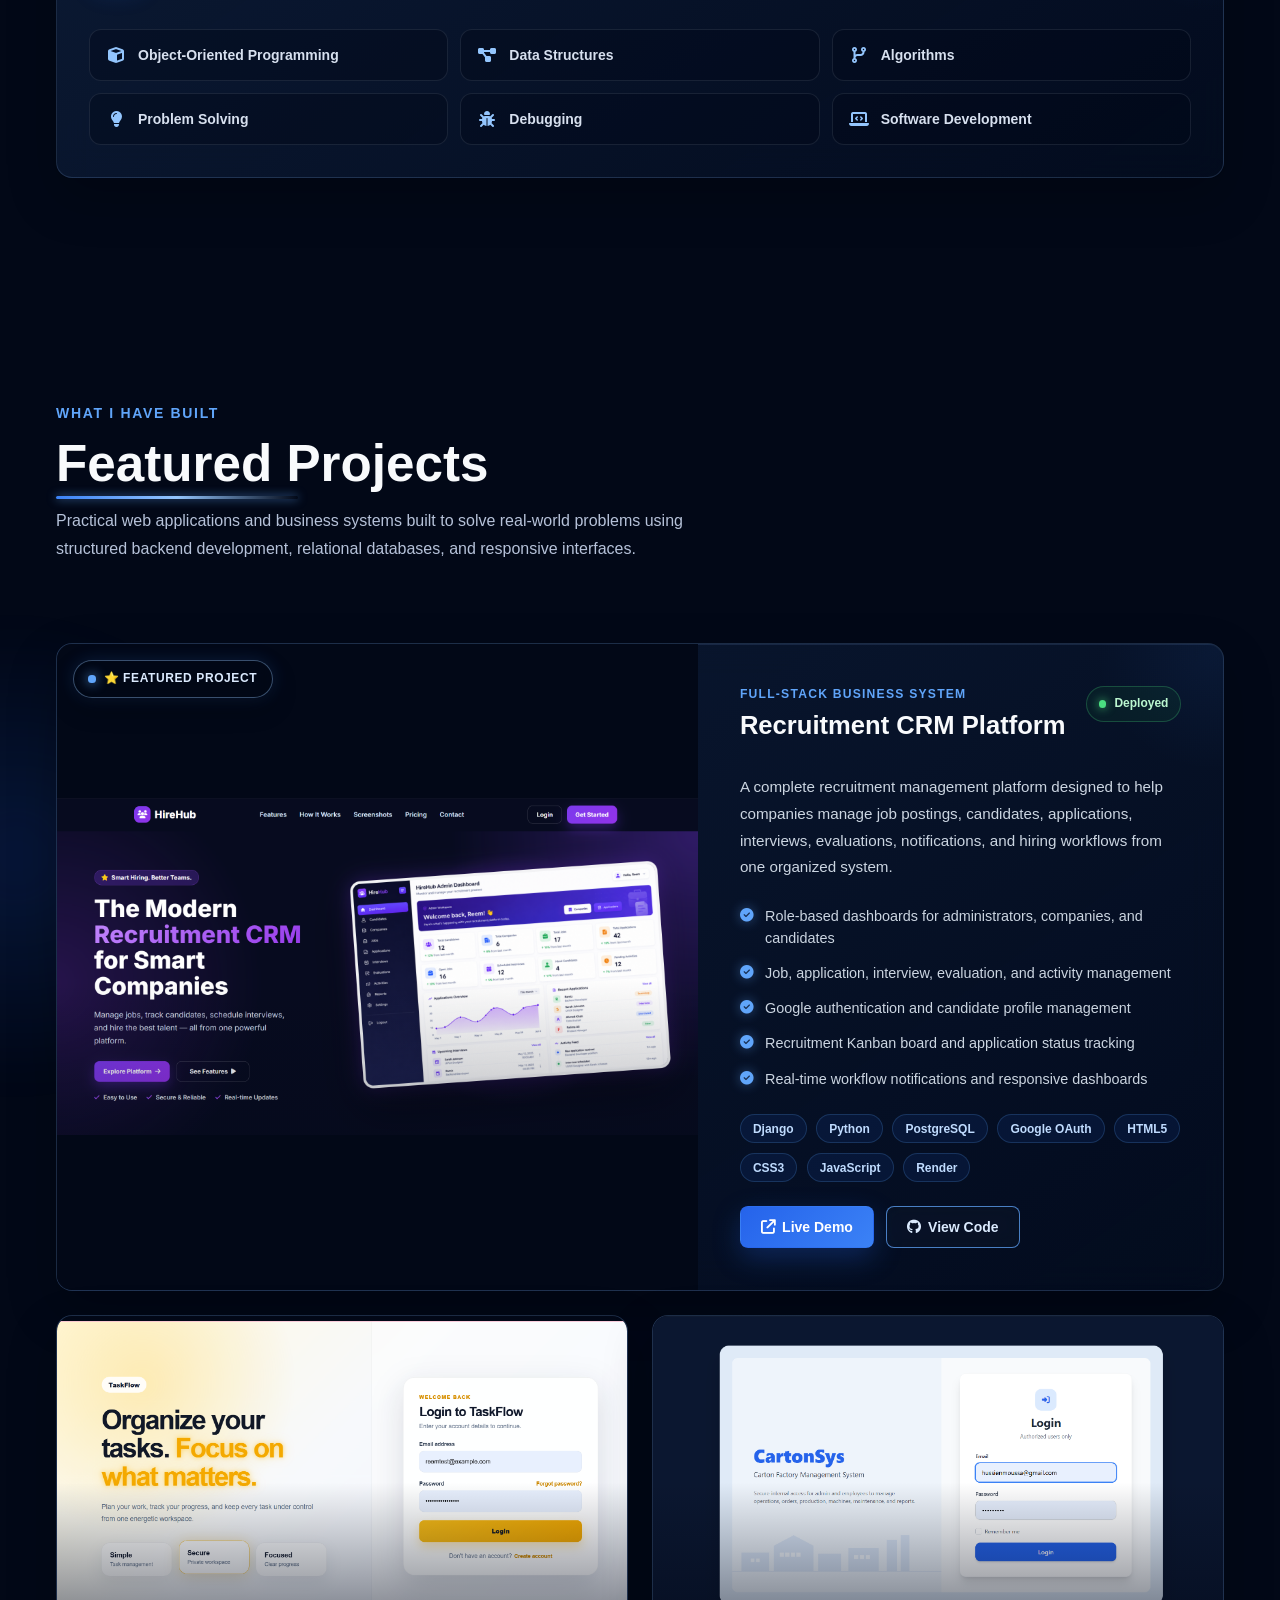
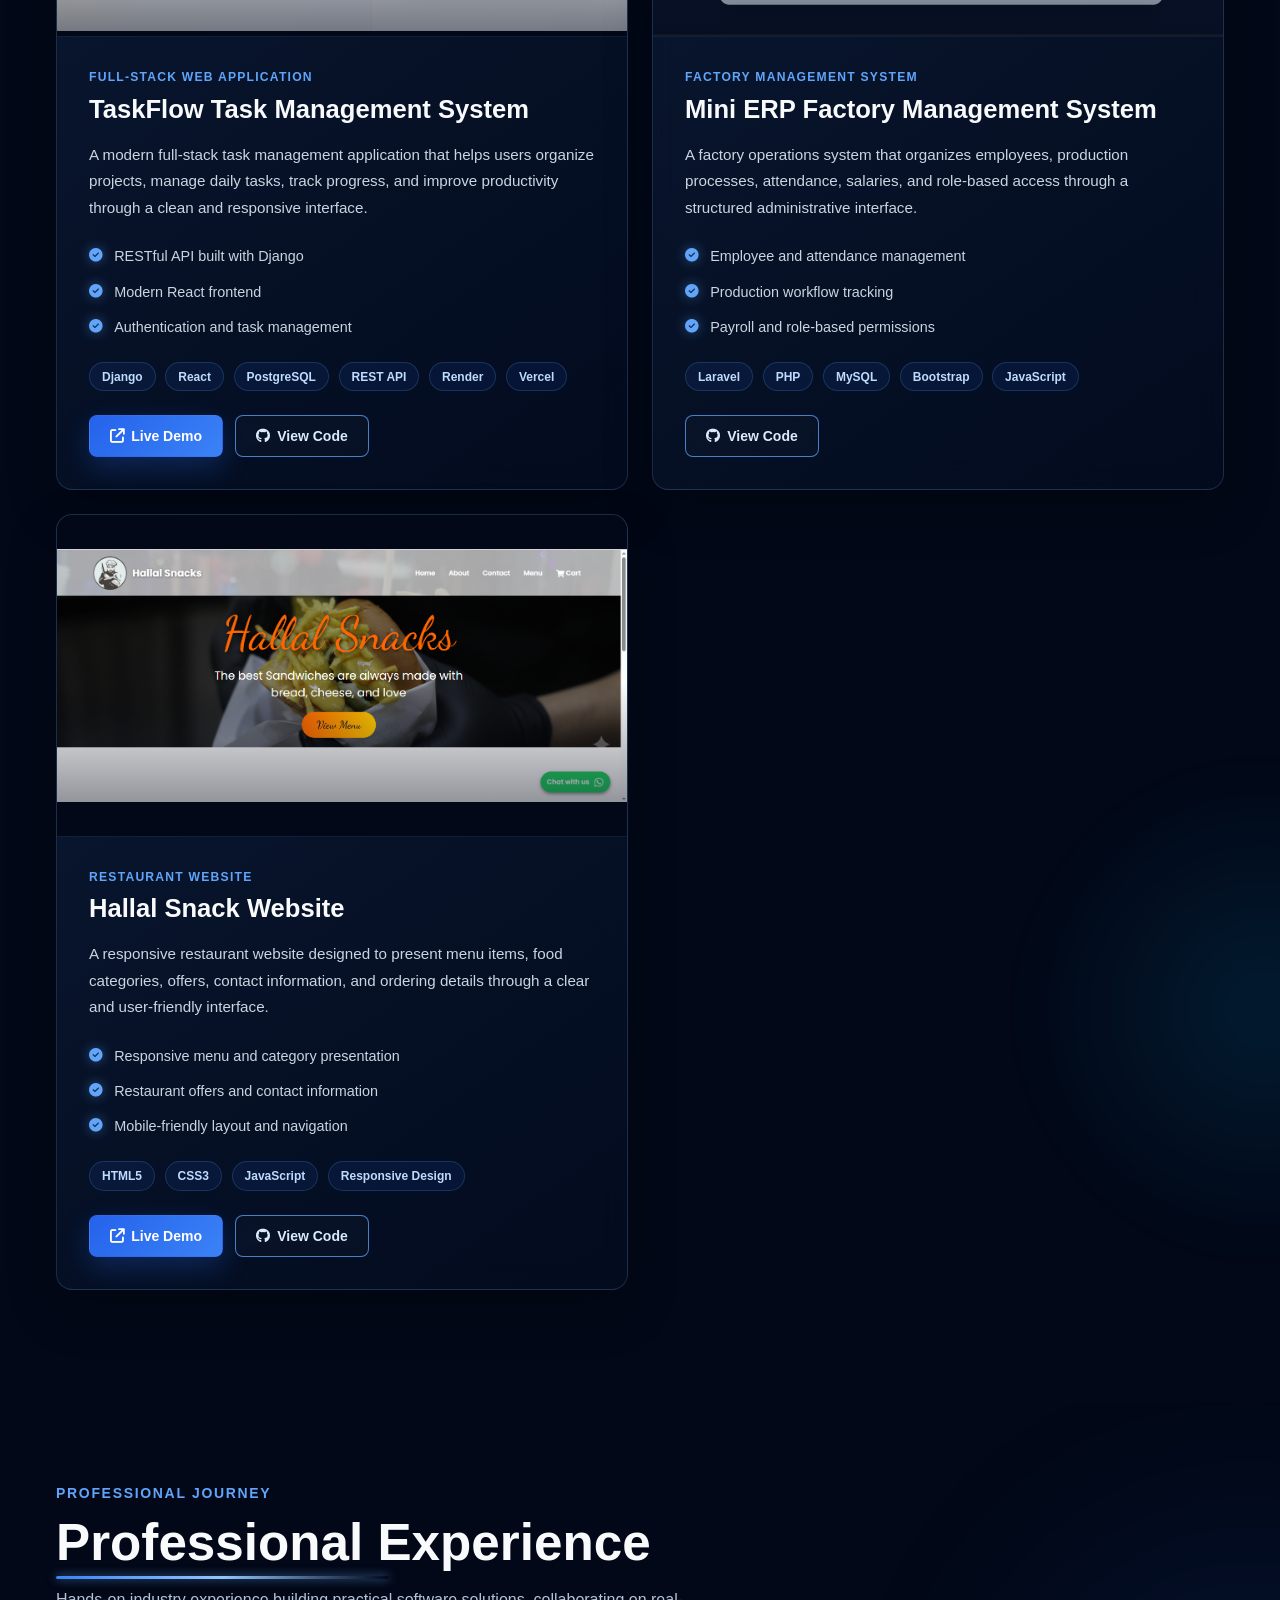
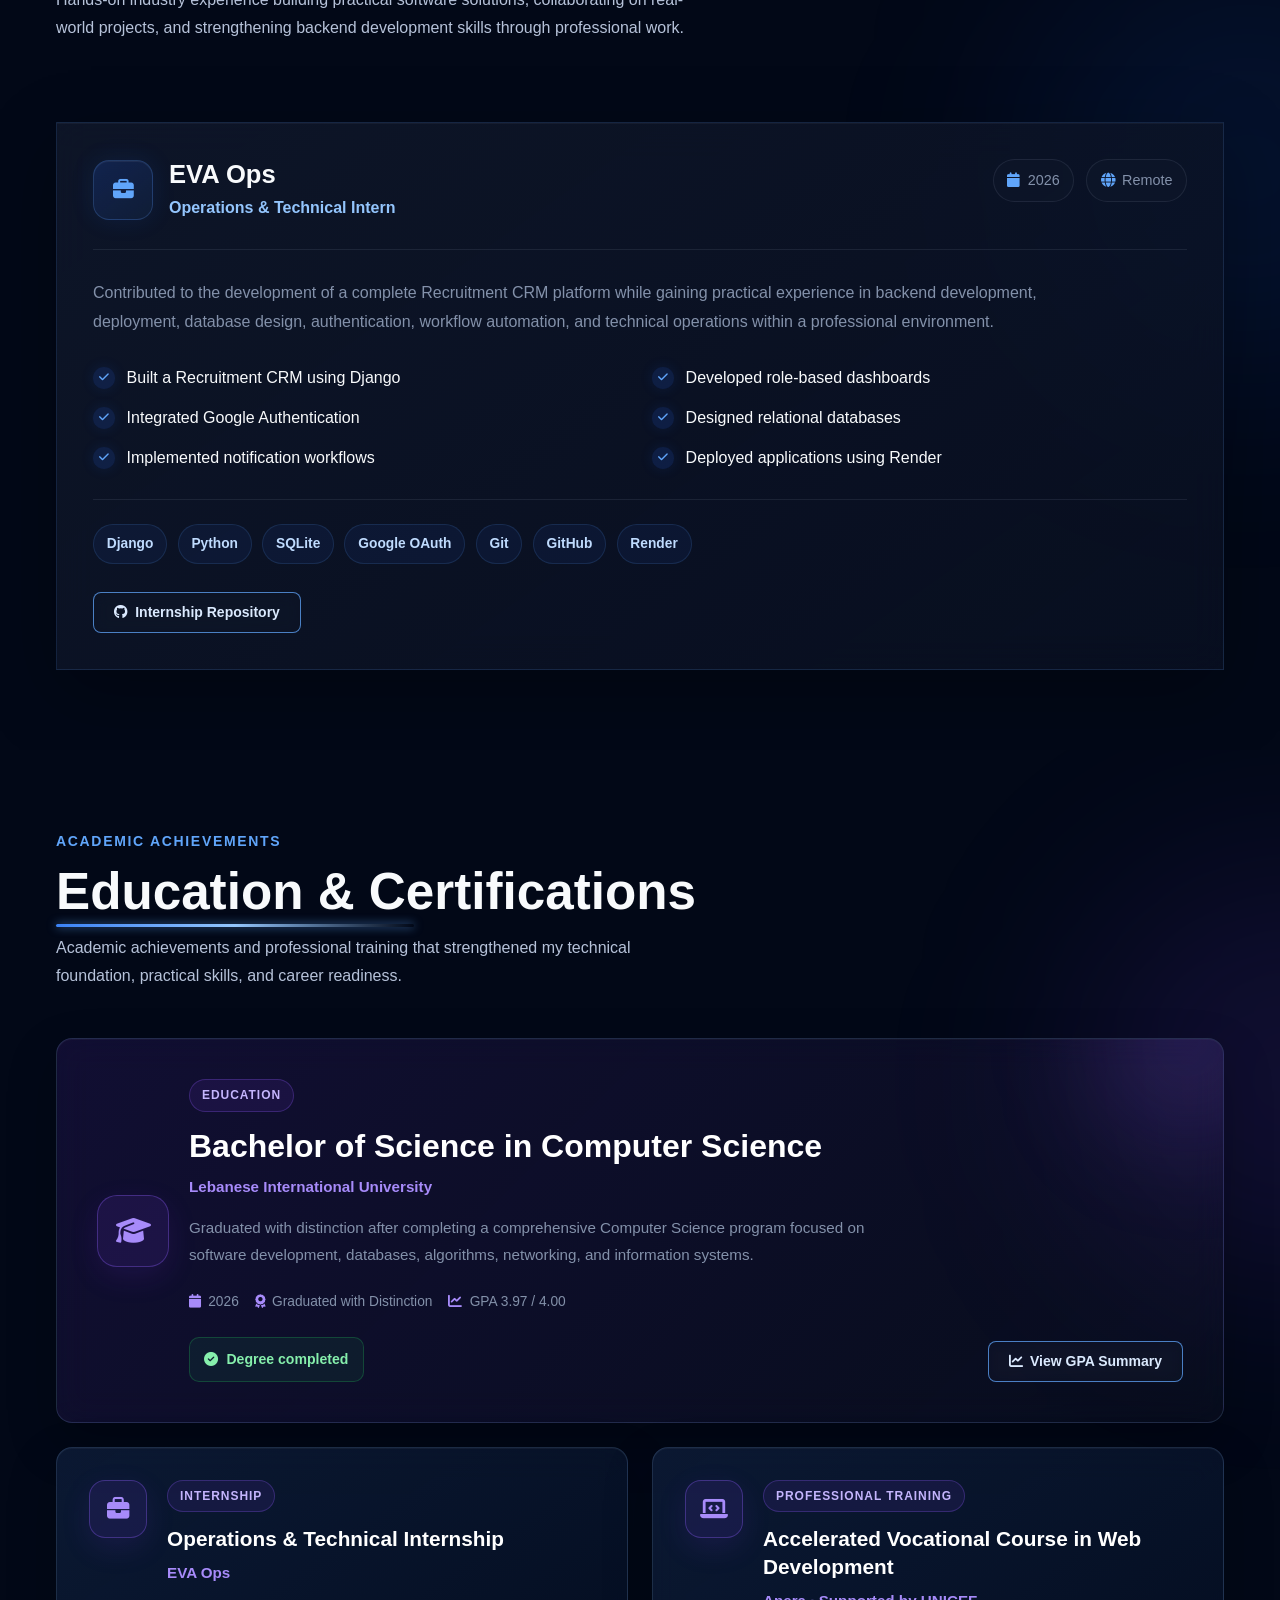
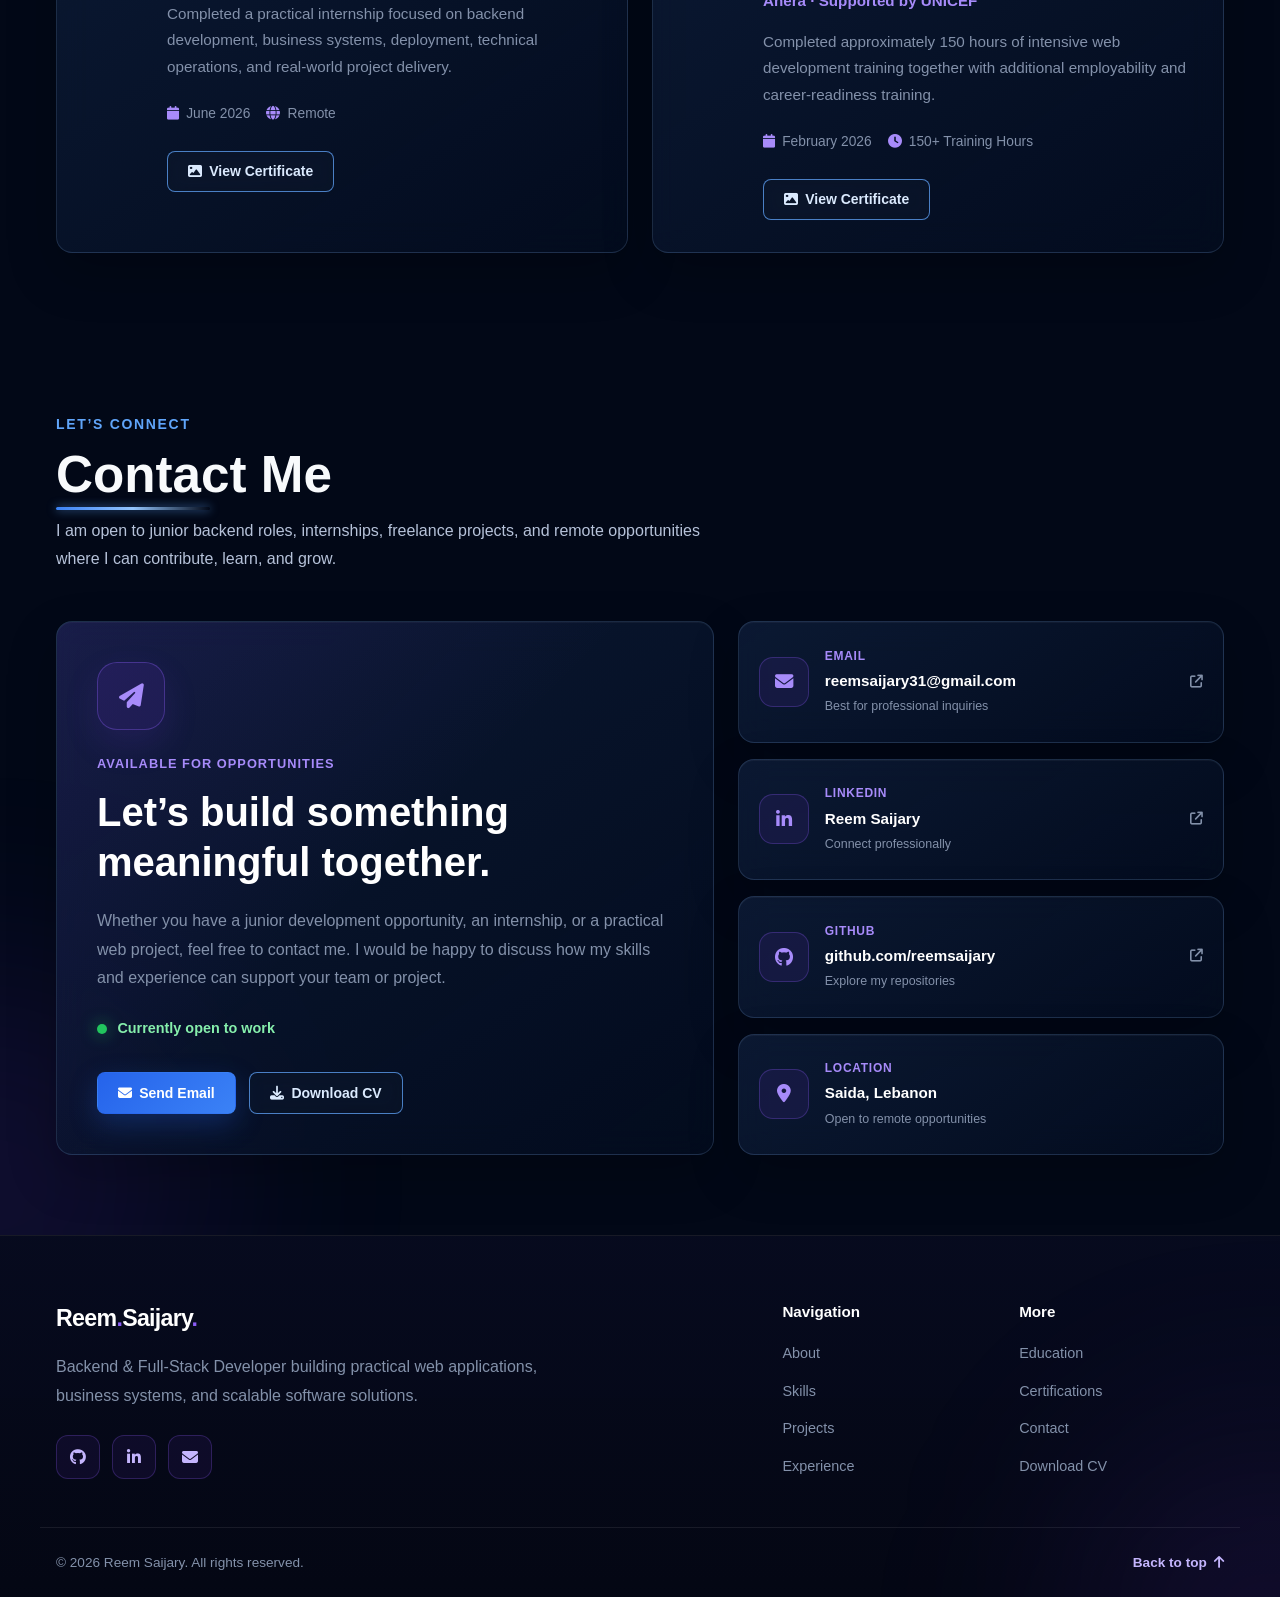
==== commit bcea68ac: "Separate about content from rendering" ====
--- a/index.html
+++ b/index.html
@@ -176,28 +176,9 @@
                 <h3 class="about-subtitle">
                     Turning ideas into organized software solutions
                 </h3>
-
-                <p>
-                    I am a junior backend developer with hands-on experience
-                    building web applications using Python, Django, Laravel,
-                    JavaScript, and relational databases.
-                </p>
-
-                <p>
-                    During my internship, I developed a complete Recruitment CRM
-                    platform with role-based dashboards, job and application
-                    management, Google authentication, notifications, deployment,
-                    and a modern responsive interface.
-                </p>
-
-                <p>
-                Alongside my university studies, I worked in restaurant operations,
-                managing cashier responsibilities, delivery coordination, and daily
-                accounting. Balancing work while graduating with distinction taught
-                me discipline, responsibility, communication, and effective time
-                management—qualities I bring to every software project.
-            </p>
-
+                <div id="about-paragraphs">
+               <!-- Paragraphs are generated by js/render-about.js -->
+                 </div>
                 <a href="#projects" class="about-link">
                     Explore my work
                     <i class="fa-solid fa-arrow-right" aria-hidden="true"></i>
@@ -205,62 +186,7 @@
             </article>
 
             <div class="about-highlights">
-
-                <article class="about-card glass-card">
-                    <div class="about-card-icon">
-                        <i class="fa-solid fa-code"></i>
-                    </div>
-
-                    <div>
-                        <h3>Backend Development</h3>
-                        <p>
-                            Building structured web applications, APIs,
-                            authentication systems, and database-driven features.
-                        </p>
-                    </div>
-                </article>
-
-                <article class="about-card glass-card">
-                    <div class="about-card-icon">
-                        <i class="fa-solid fa-database"></i>
-                    </div>
-
-                    <div>
-                        <h3>Business Systems</h3>
-                        <p>
-                            Developing practical systems such as CRM and ERP
-                            platforms that organize workflows and operations.
-                        </p>
-                    </div>
-                </article>
-
-                <article class="about-card glass-card">
-                    <div class="about-card-icon">
-                        <i class="fa-solid fa-graduation-cap"></i>
-                    </div>
-
-                    <div>
-                        <h3>Continuous Learning</h3>
-                        <p>
-                            Continuously strengthening my backend development skills while expanding my knowledge through practical projects and real-world experience.
-                        </p>
-                    </div>
-                </article>
-
-                <article class="about-card glass-card">
-                    <div class="about-card-icon">
-                        <i class="fa-solid fa-location-dot"></i>
-                    </div>
-
-                    <div>
-                        <h3>Based in Lebanon</h3>
-                        <p>
-                            Open to junior backend roles, internships, freelance
-                            projects, and remote opportunities.
-                        </p>
-                    </div>
-                </article>
-
+                <!-- Highlight cards are generated by js/render-about.js -->
             </div>
         </div>
     </div>
@@ -688,6 +614,8 @@
     <script src="js/render-skills.js"></script>
     <script src="js/certificates-data.js"></script>
     <script src="js/render-certificates.js"></script>
+    <script src="js/about-data.js"></script>
+    <script src="js/render-about.js"></script>
     <script src="js/main.js"></script>
 </body>
 </html>
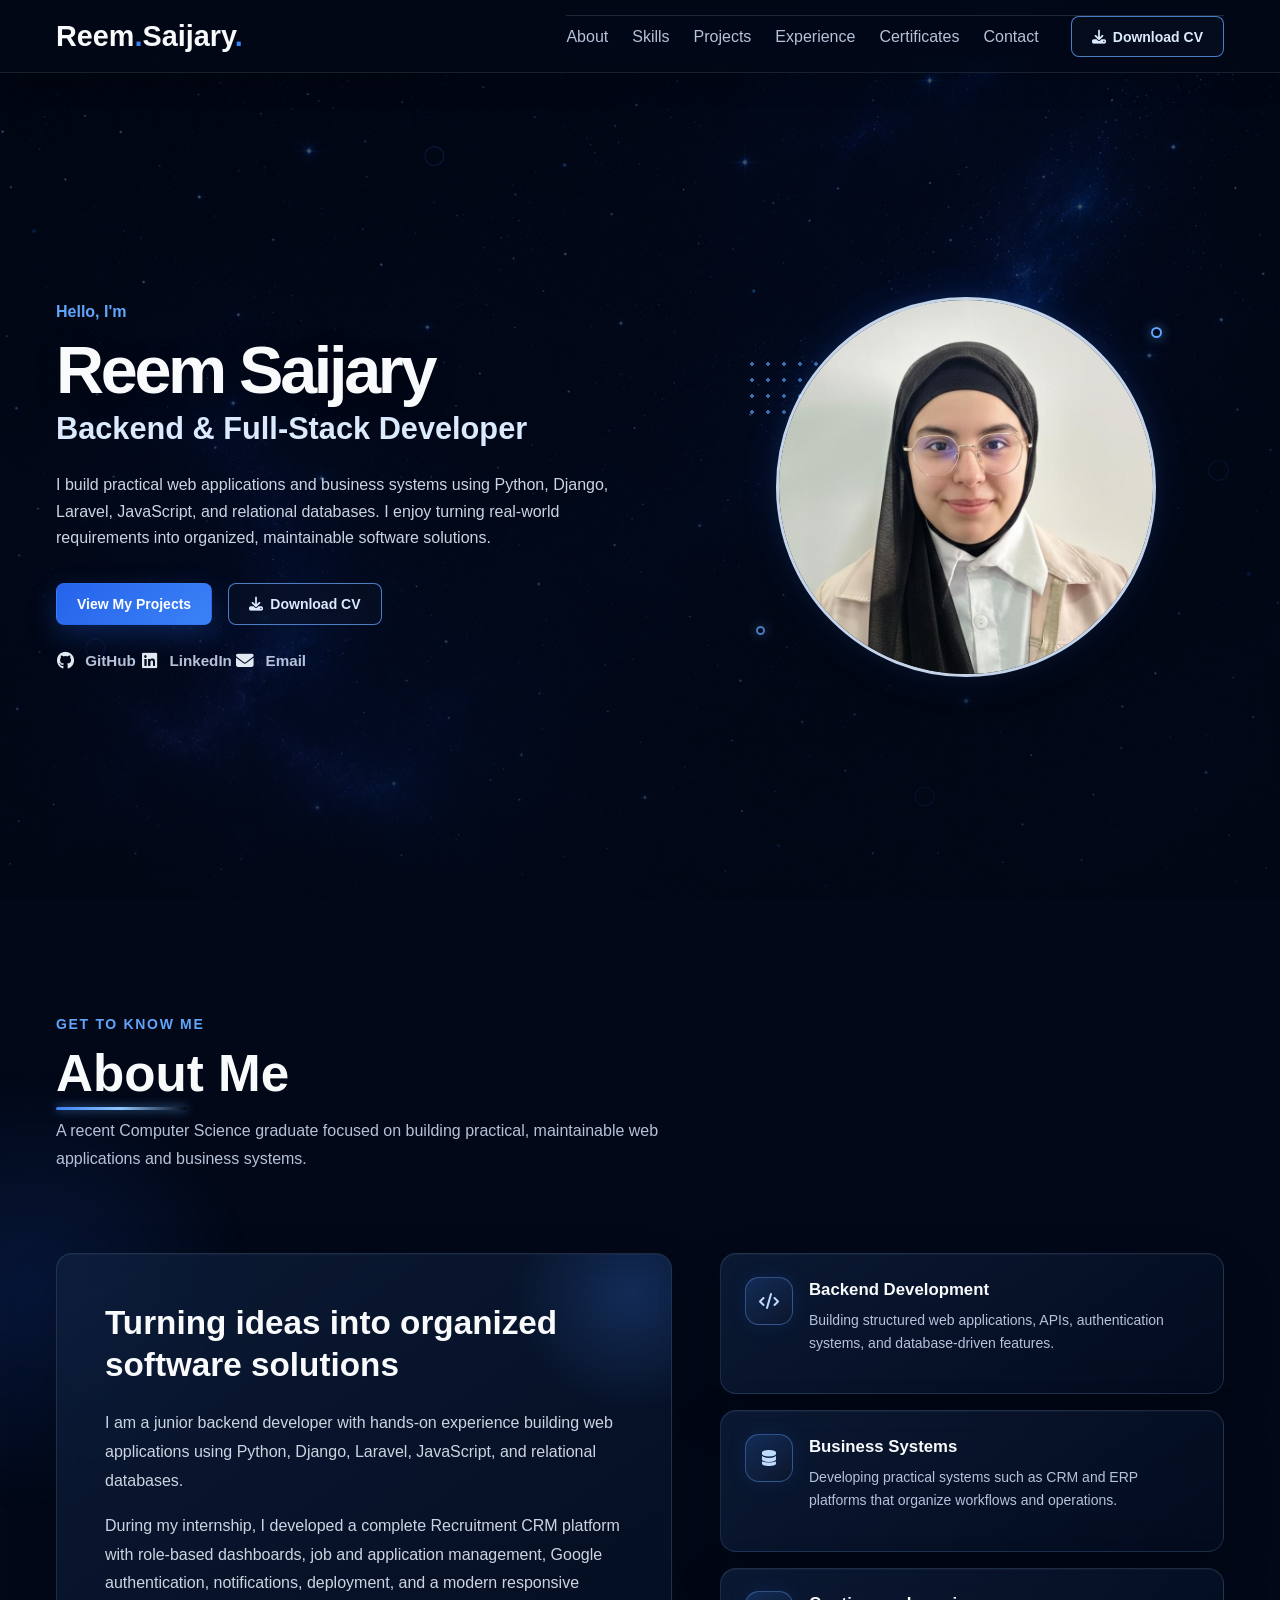
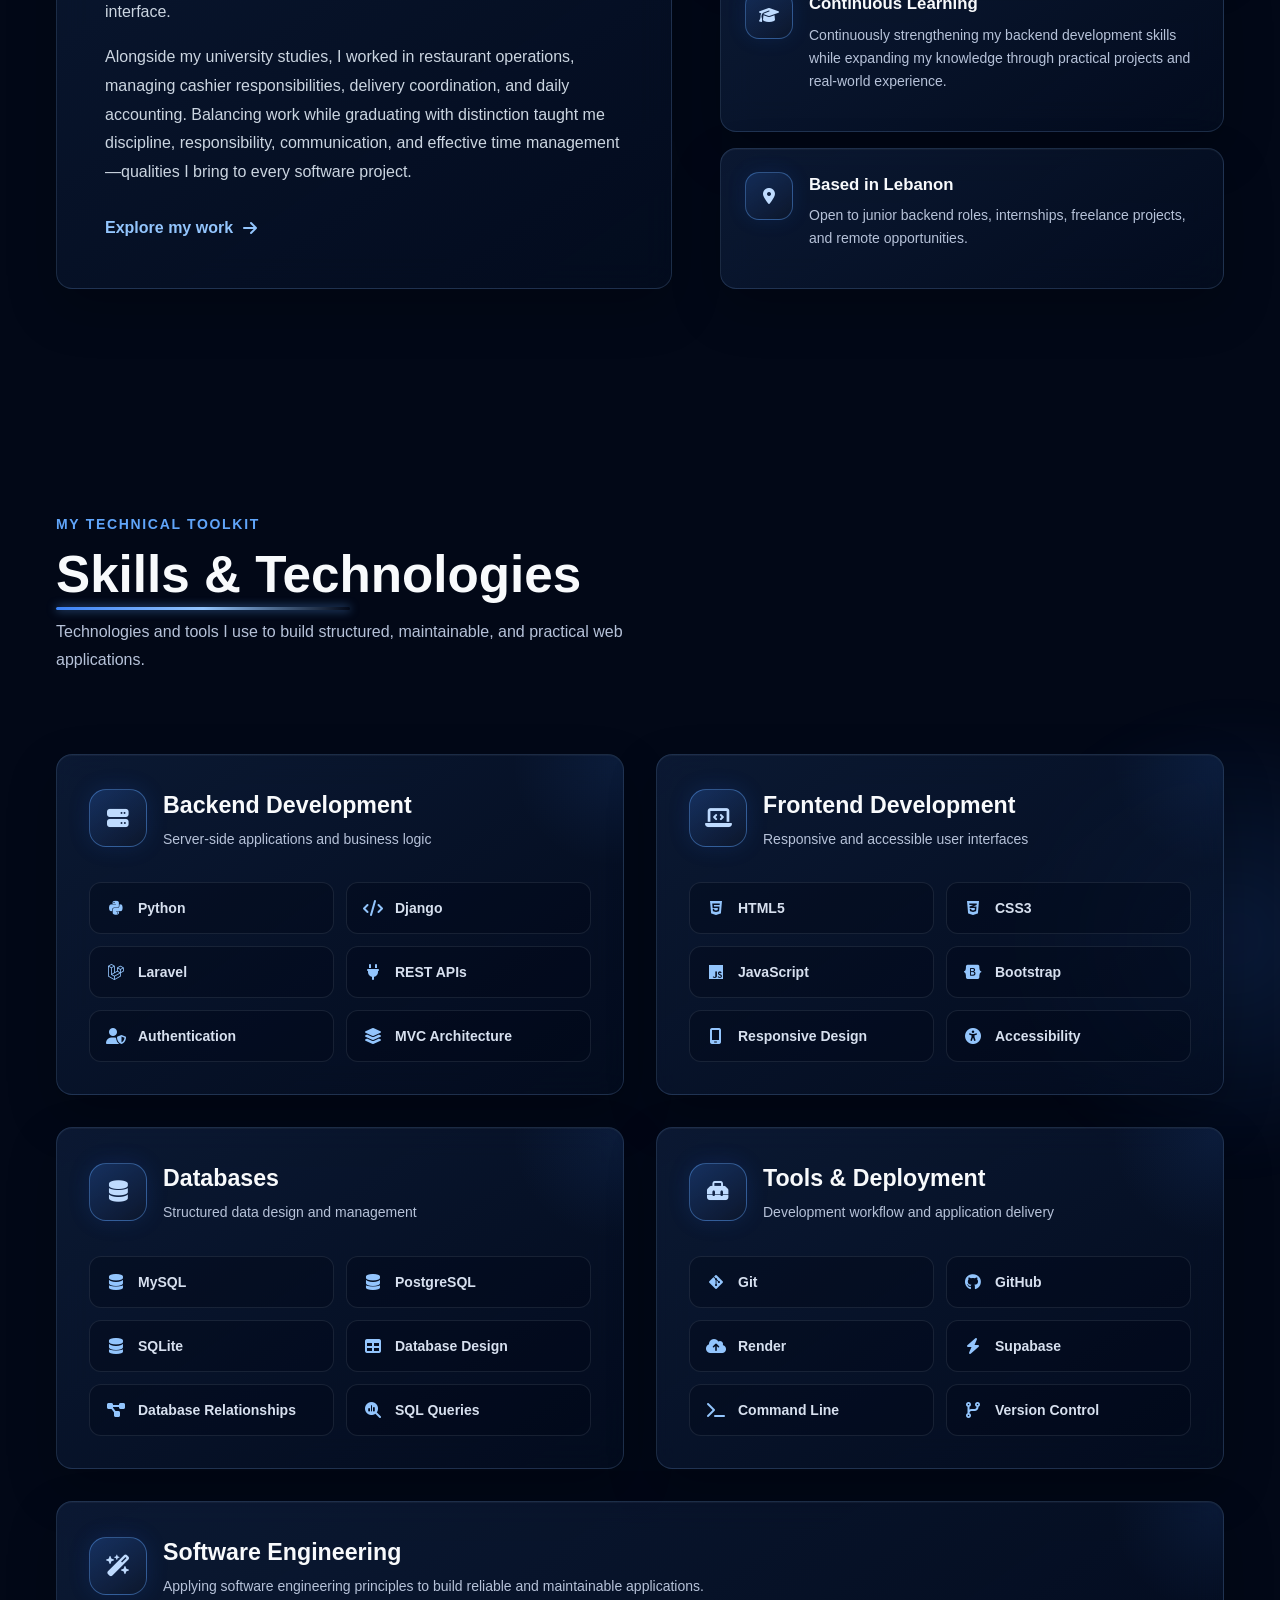
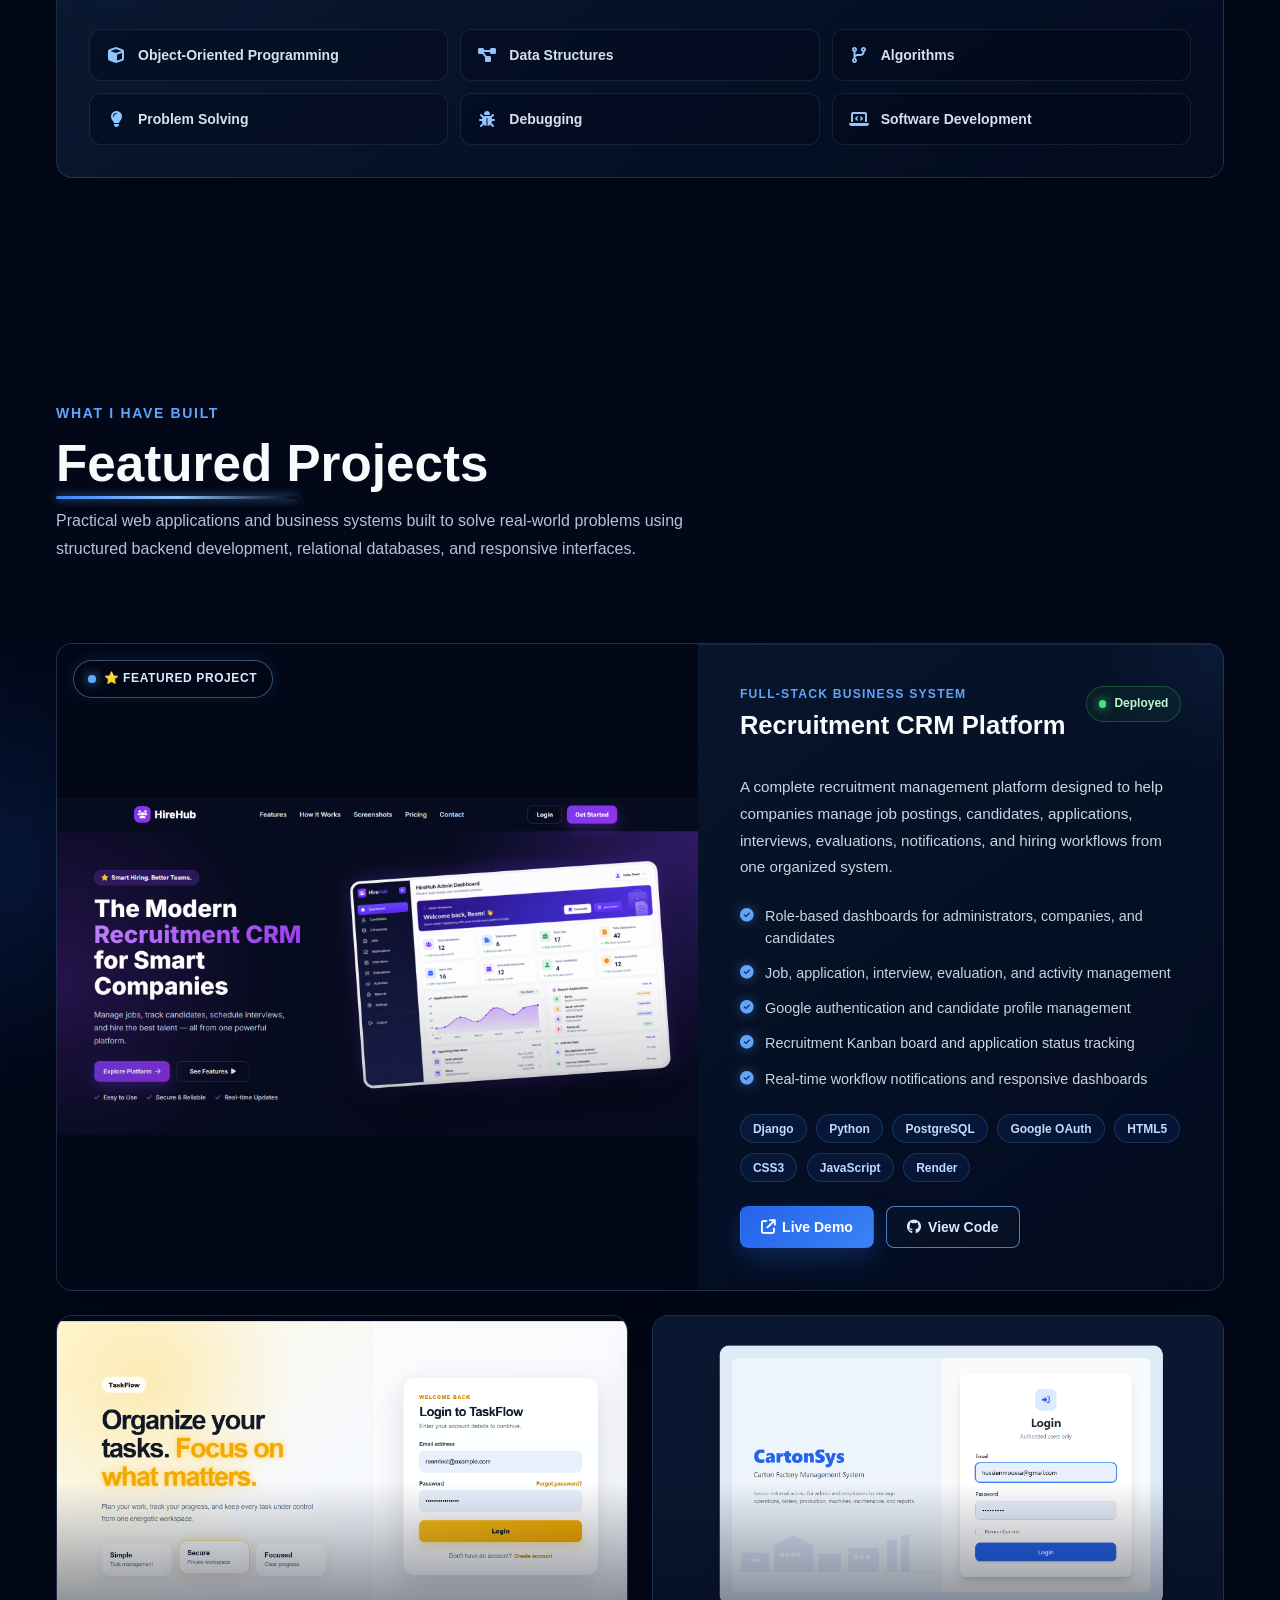
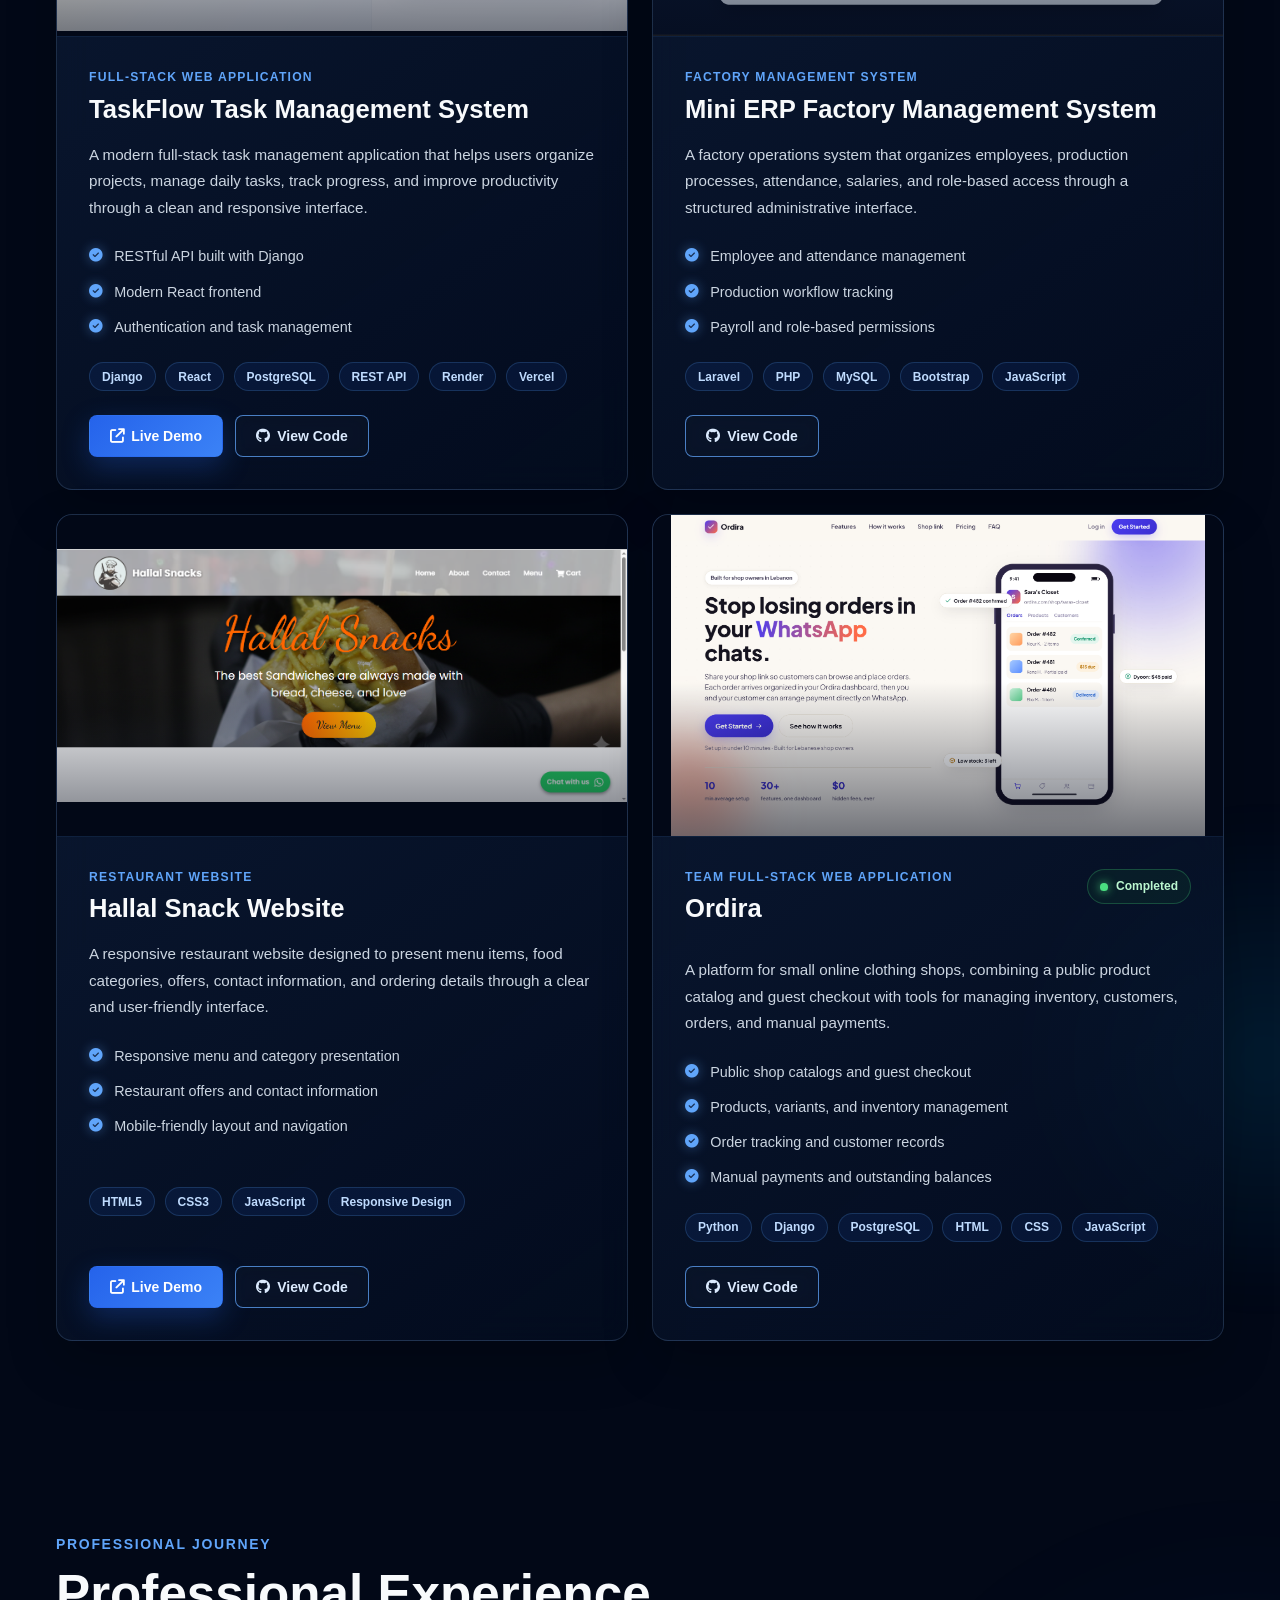
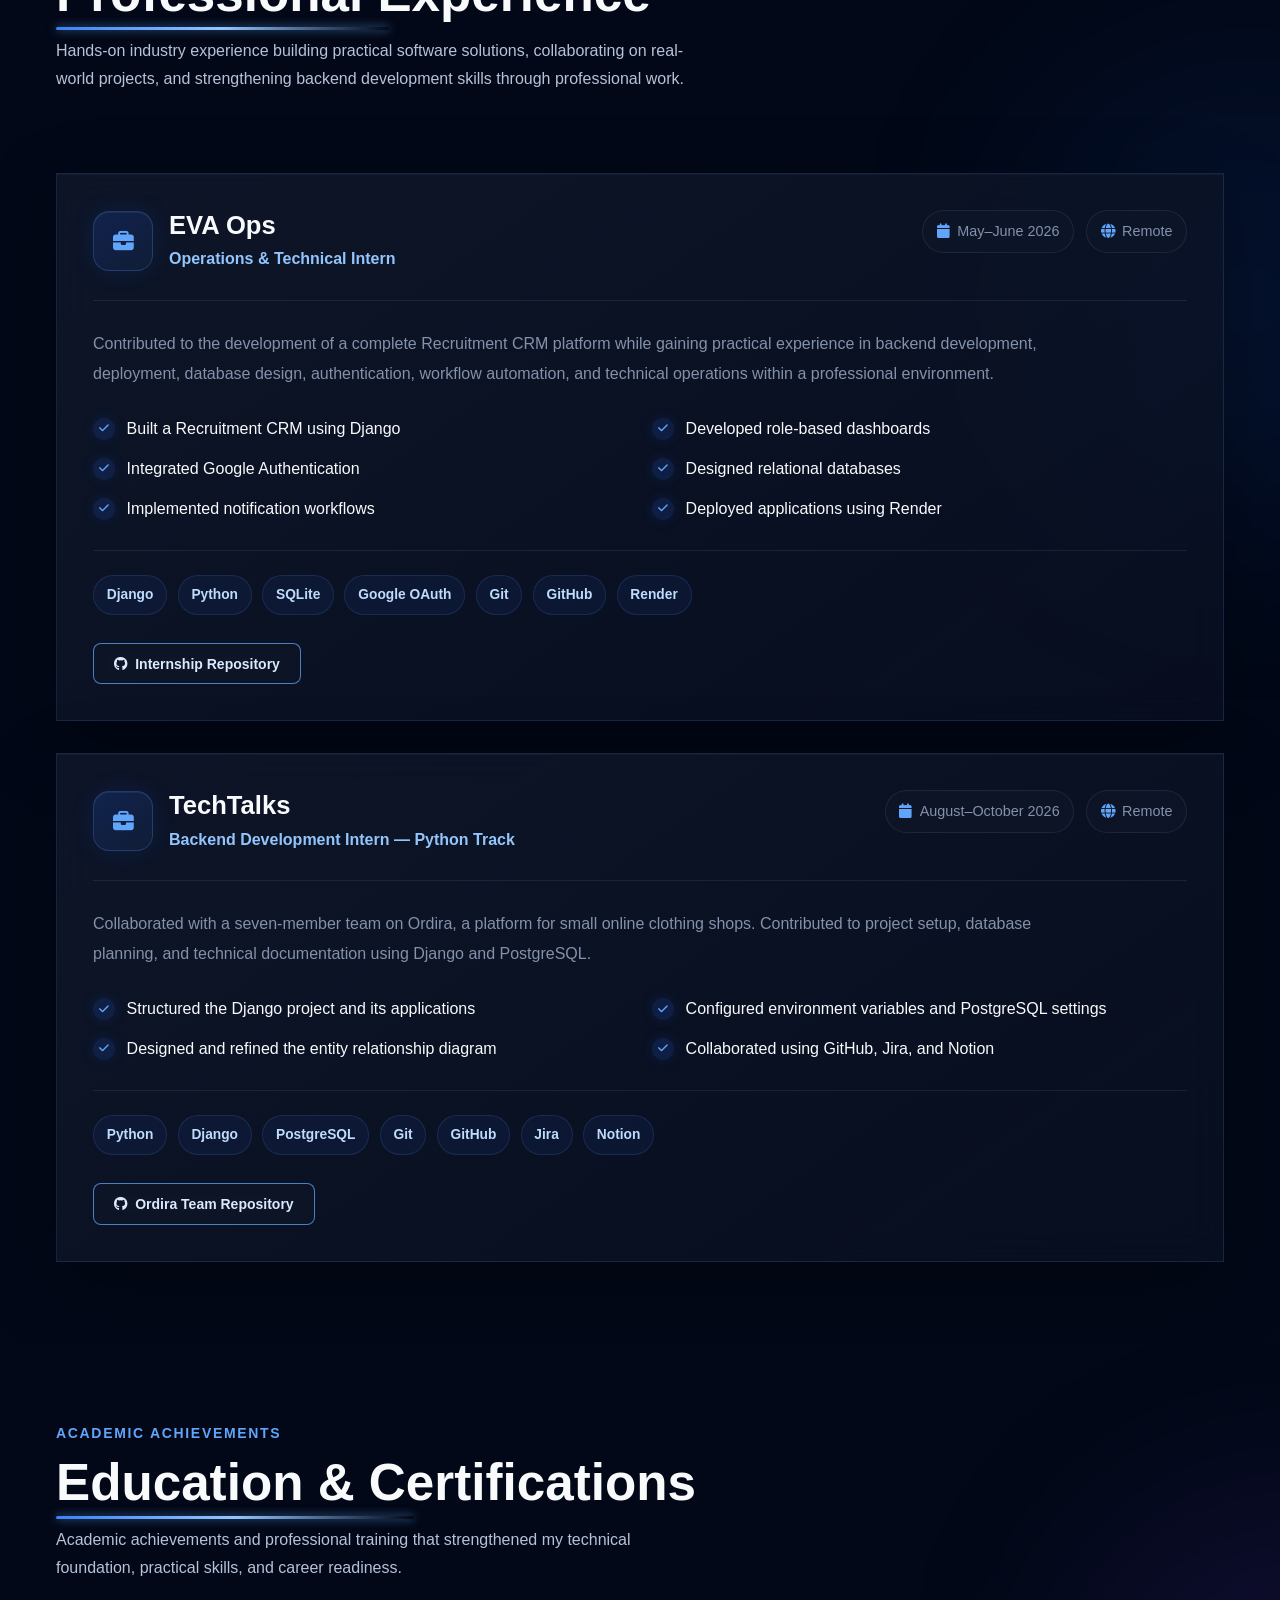
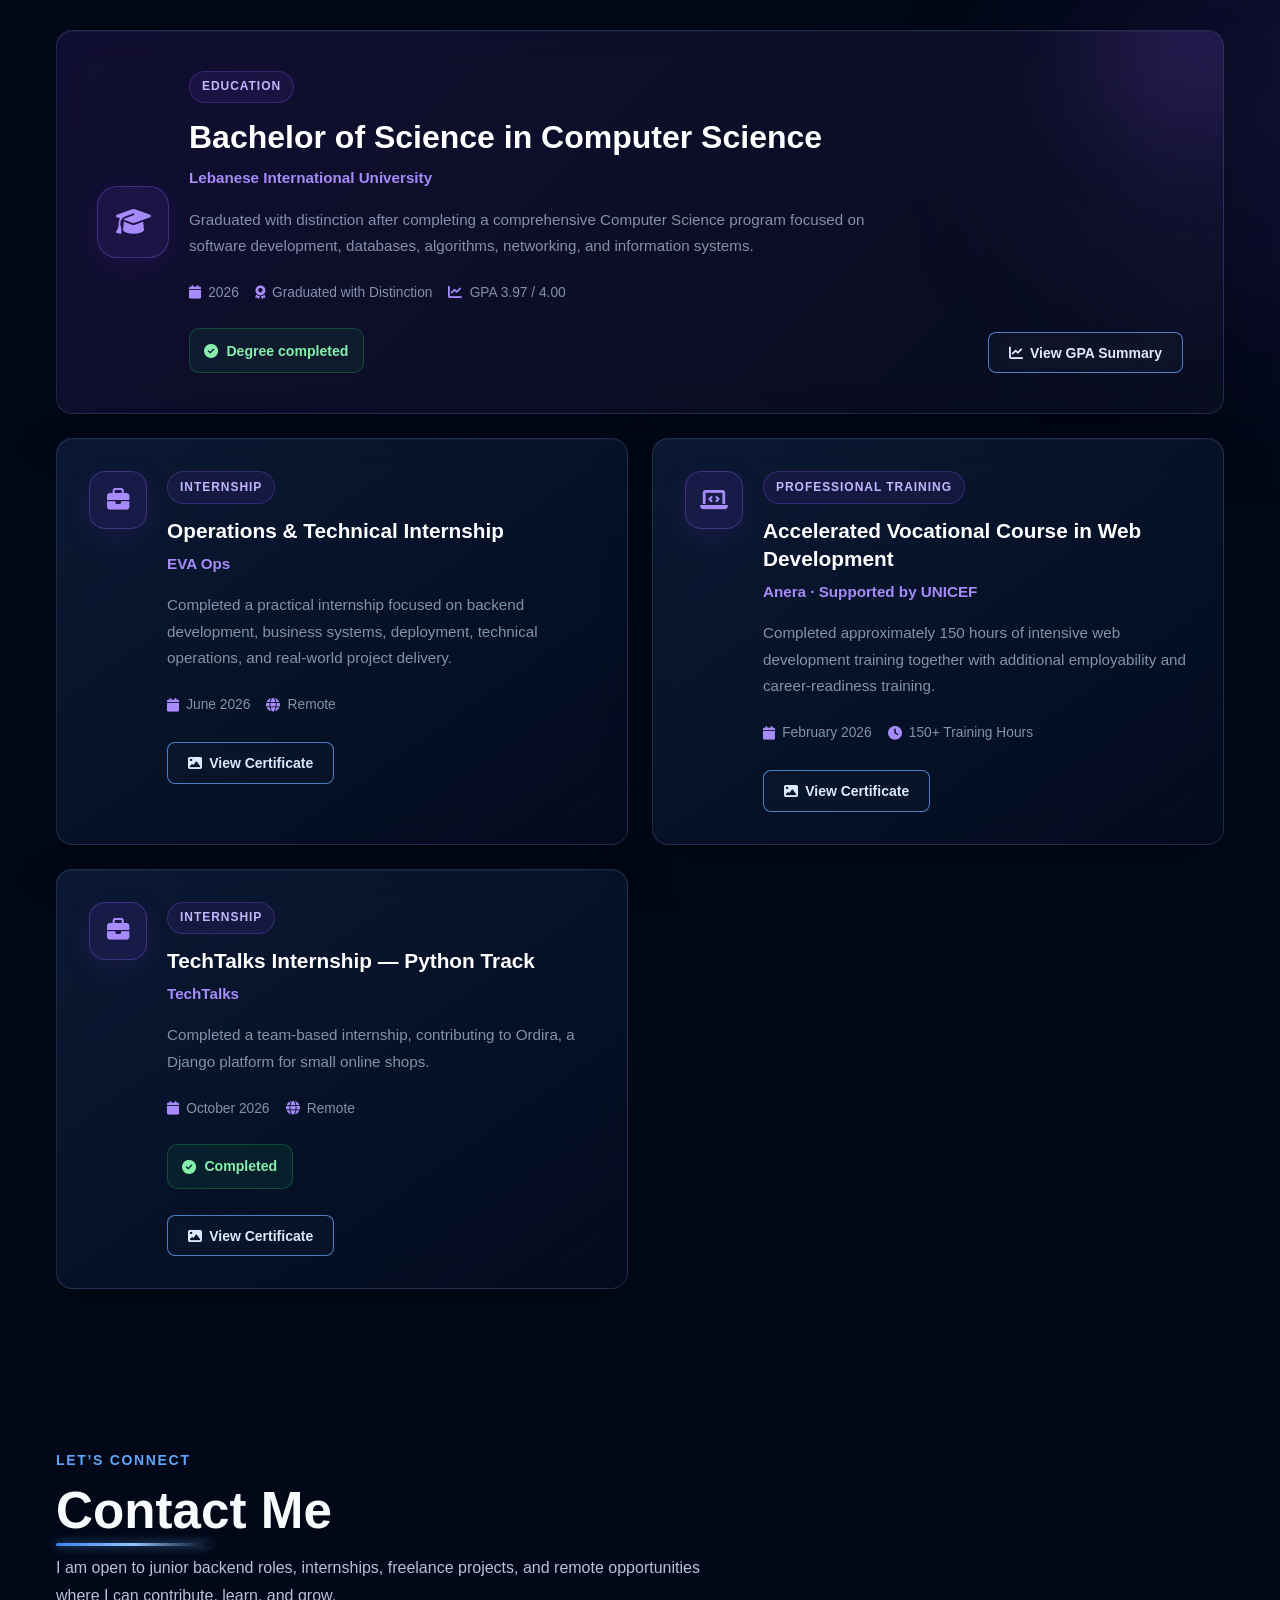
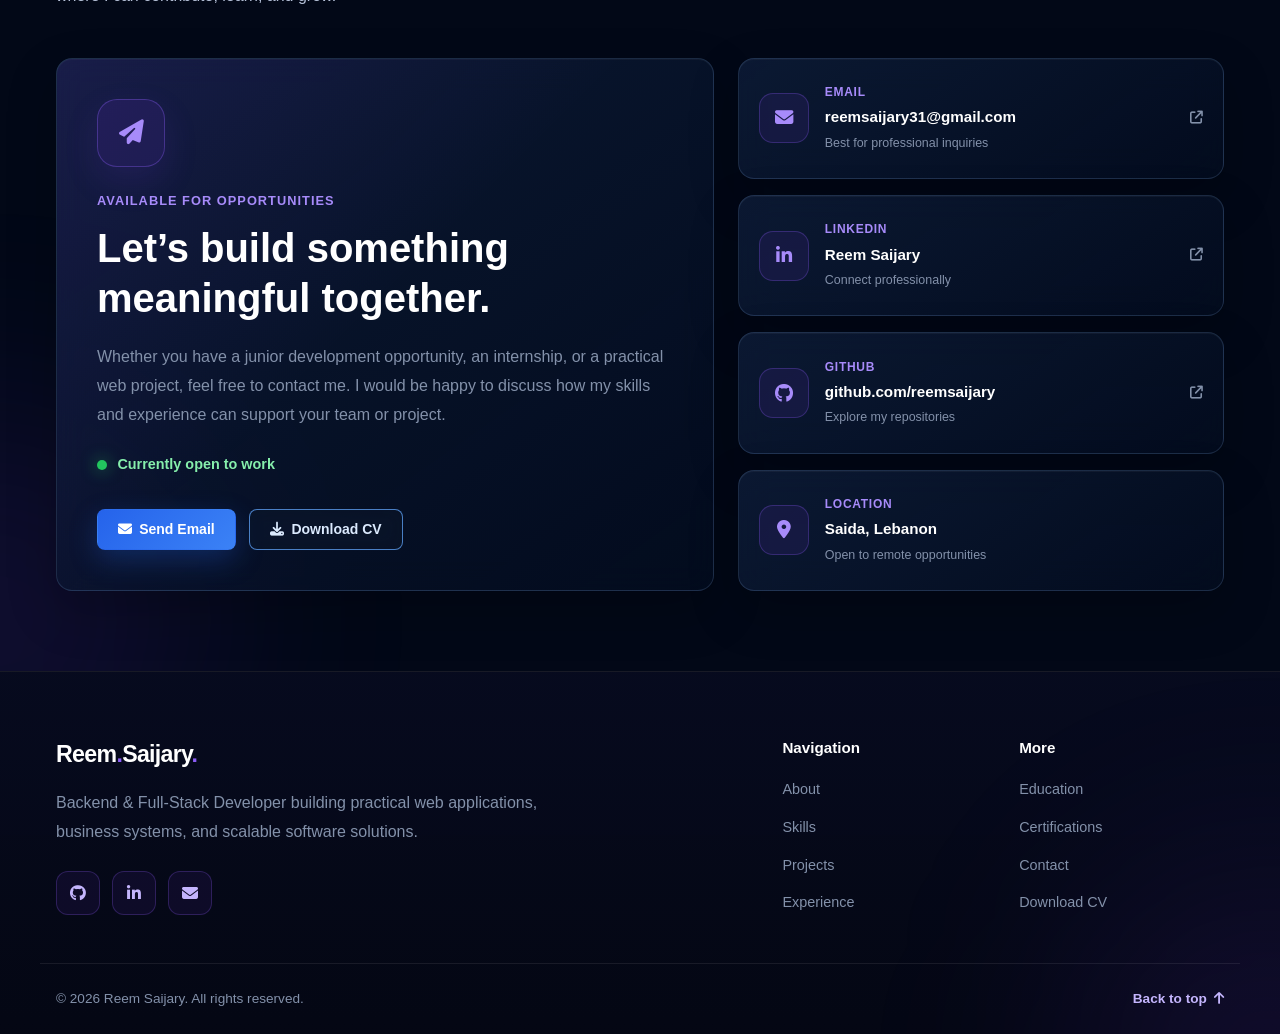
==== commit ee7f68a1: "Split HTML sections and add Ordira internship updates" ====
--- a/index.html
+++ b/index.html
@@ -87,7 +87,7 @@
     <main>
     <!-- home -->
        <section id="home" class="hero section">
-    <div class="container hero-container">
+     <div class="container hero-container">
         <div class="hero-content">
             <p class="hero-greeting">Hello, I'm</p>
 
--- a/css/style.css
+++ b/css/style.css
@@ -2498,3 +2498,8 @@
     transform: translateY(-2px);
 }
 
+/* Space between experience cards when more entries are added. */
+#experience-list {
+  display: grid;
+  gap: var(--space-xl);
+}
